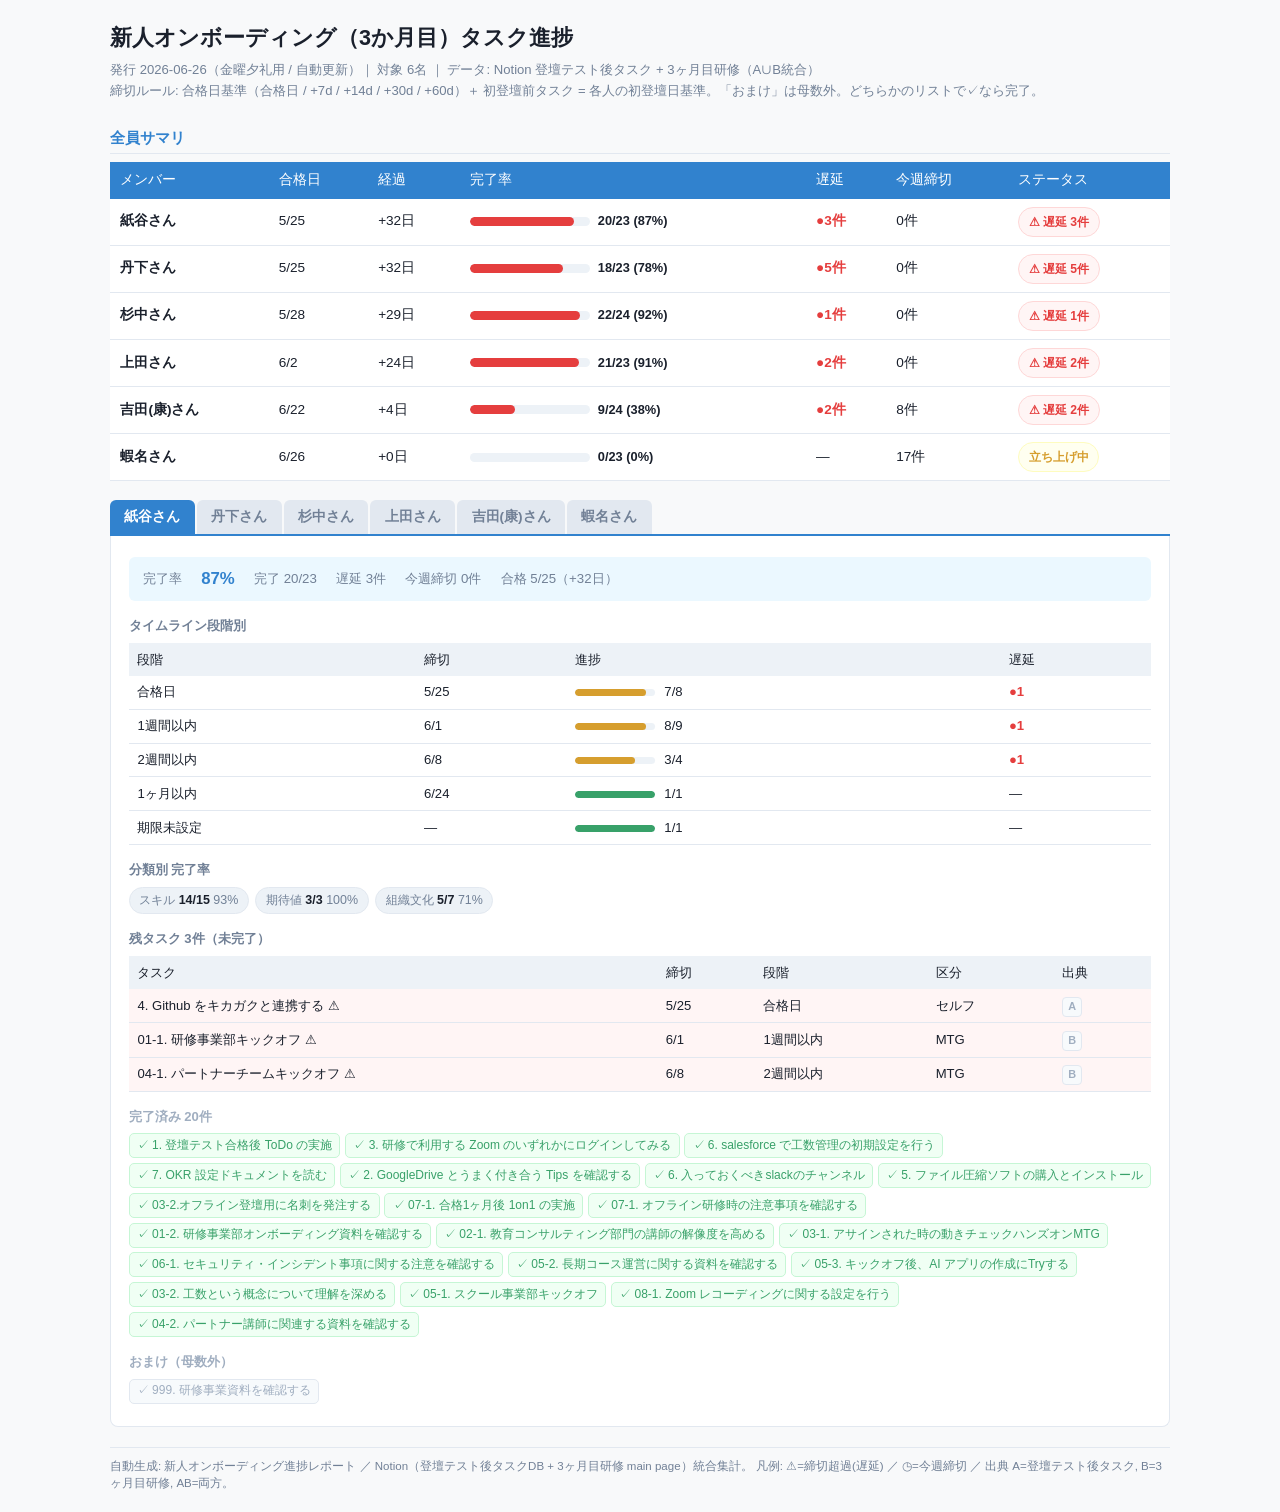
==== onboarding/index.html @ a7199ee2 "Update onboarding report (auto)" ====
<!DOCTYPE html><html lang="ja"><head>
<meta charset="UTF-8"><meta name="viewport" content="width=device-width, initial-scale=1.0">
<title>新人オンボーディング進捗 — 2026-06-26 — PMG</title>
<style>:root{--bg:#f8f9fa;--card:#fff;--border:#e2e8f0;--text:#1a202c;--sub:#718096;--accent:#3182ce;--accent-light:#ebf8ff;--good:#38a169;--warn:#d69e2e;--bad:#e53e3e}
*{margin:0;padding:0;box-sizing:border-box}
body{font-family:-apple-system,BlinkMacSystemFont,"Segoe UI","Hiragino Sans",sans-serif;background:var(--bg);color:var(--text);line-height:1.65}
.container{max-width:1100px;margin:0 auto;padding:1.25rem}
a{color:var(--accent)} h1{font-size:1.35rem;margin-bottom:.2rem}
.meta{color:var(--sub);font-size:.82rem;margin-bottom:1rem}
.back{display:inline-block;margin-bottom:1rem;color:var(--accent);text-decoration:none;font-size:.82rem}

h3{font-size:.95rem;color:var(--accent);margin:1.4rem 0 .5rem;padding-bottom:.2rem;border-bottom:1px solid var(--border)}
h4{font-size:.82rem;color:var(--sub);margin:.9rem 0 .35rem}
h4.muted{color:#a0aec0}

.tabs{display:flex;gap:2px;border-bottom:2px solid var(--accent);flex-wrap:wrap;margin-top:1.2rem}
.tab-btn{padding:.5rem .9rem;background:#e2e8f0;border:none;border-radius:6px 6px 0 0;cursor:pointer;font-size:.85rem;font-weight:600;color:var(--sub);transition:all .15s}
.tab-btn:hover{background:#cbd5e0} .tab-btn.active{background:var(--accent);color:#fff}
.tab-content{display:none;background:var(--card);border:1px solid var(--border);border-top:none;border-radius:0 0 8px 8px;padding:1.1rem}
.tab-content.active{display:block}

.summary-table{width:100%;border-collapse:collapse;margin-bottom:1rem;font-size:.85rem}
.summary-table th{background:var(--accent);color:#fff;padding:.45rem .65rem;text-align:left;font-weight:500}
.summary-table td{padding:.5rem .65rem;border-bottom:1px solid var(--border);background:var(--card);vertical-align:middle}

.eval-table{width:100%;border-collapse:collapse;font-size:.82rem;margin:.4rem 0}
.eval-table th{background:#edf2f7;padding:.35rem .55rem;text-align:left;font-weight:500}
.eval-table td{padding:.35rem .55rem;border-bottom:1px solid var(--border);vertical-align:middle}
.overdue-row td{background:#fff5f5}
.soon-row td{background:#fffbeb}

.status-card{display:inline-flex;align-items:center;gap:.3rem;padding:.25rem .6rem;border-radius:20px;font-size:.76rem;font-weight:700;white-space:nowrap}
.status-good{background:#f0fff4;color:var(--good);border:1px solid #c6f6d5}
.status-warn{background:#fff5f5;color:var(--bad);border:1px solid #fed7d7}
.status-ok{background:#fffff0;color:var(--warn);border:1px solid #fefcbf}
.bad-n{color:var(--bad);font-weight:700}

.pbar{display:inline-block;width:120px;height:9px;background:#edf2f7;border-radius:6px;overflow:hidden;vertical-align:middle;margin-right:.5rem}
.pbar.sm{width:80px;height:7px;margin-right:.35rem}
.pfill{display:block;height:100%;border-radius:6px}
.rate{font-size:.8rem;color:var(--text);font-weight:600}

.score-bar{display:flex;align-items:center;gap:1.2rem;background:var(--accent-light);padding:.5rem .9rem;border-radius:6px;font-size:.83rem;margin:.2rem 0 .6rem;flex-wrap:wrap}
.score-bar .label{color:var(--sub)} .score-bar .value{font-weight:800;color:var(--accent);font-size:1.05rem}

.chip-row{display:flex;flex-wrap:wrap;gap:.4rem;margin:.3rem 0}
.chip{background:#edf2f7;border:1px solid var(--border);border-radius:14px;padding:.15rem .6rem;font-size:.78rem;color:var(--sub)}
.chip b{color:var(--text)}

.done-list{display:flex;flex-wrap:wrap;gap:.3rem;margin:.3rem 0}
.done-chip{background:#f0fff4;color:var(--good);border:1px solid #c6f6d5;border-radius:5px;padding:.1rem .45rem;font-size:.75rem}
.omake-chip{background:#f7fafc;color:#a0aec0;border:1px solid var(--border);border-radius:5px;padding:.1rem .45rem;font-size:.75rem}
.src{display:inline-block;font-size:.68rem;font-weight:700;color:#a0aec0;background:#f7fafc;border:1px solid var(--border);border-radius:4px;padding:0 .3rem}

.footer{margin-top:1.25rem;padding-top:.6rem;border-top:1px solid var(--border);color:var(--sub);font-size:.72rem;line-height:1.5}
</style></head><body><div class="container">
<h1>新人オンボーディング（3か月目）タスク進捗</h1>
<p class="meta">発行 2026-06-26（金曜夕礼用 / 自動更新）｜ 対象 6名 ｜ データ: Notion 登壇テスト後タスク + 3ヶ月目研修（A∪B統合）<br>
締切ルール: 合格日基準（合格日 / +7d / +14d / +30d / +60d）＋ 初登壇前タスク = 各人の初登壇日基準。「おまけ」は母数外。どちらかのリストで✓なら完了。</p><h3>全員サマリ</h3><table class="summary-table"><thead><tr><th>メンバー</th><th>合格日</th><th>経過</th><th>完了率</th><th>遅延</th><th>今週締切</th><th>ステータス</th></tr></thead><tbody><tr><td><strong>紙谷さん</strong></td><td>5/25</td><td>+32日</td><td><span class="pbar"><span class="pfill" style="width:87%;background:var(--bad)"></span></span><span class="rate">20/23 (87%)</span></td><td><span class="bad-n">●3件</span></td><td>0件</td><td><span class="status-card status-warn">⚠ 遅延 3件</span></td></tr><tr><td><strong>丹下さん</strong></td><td>5/25</td><td>+32日</td><td><span class="pbar"><span class="pfill" style="width:78%;background:var(--bad)"></span></span><span class="rate">18/23 (78%)</span></td><td><span class="bad-n">●5件</span></td><td>0件</td><td><span class="status-card status-warn">⚠ 遅延 5件</span></td></tr><tr><td><strong>杉中さん</strong></td><td>5/28</td><td>+29日</td><td><span class="pbar"><span class="pfill" style="width:92%;background:var(--bad)"></span></span><span class="rate">22/24 (92%)</span></td><td><span class="bad-n">●1件</span></td><td>0件</td><td><span class="status-card status-warn">⚠ 遅延 1件</span></td></tr><tr><td><strong>上田さん</strong></td><td>6/2</td><td>+24日</td><td><span class="pbar"><span class="pfill" style="width:91%;background:var(--bad)"></span></span><span class="rate">21/23 (91%)</span></td><td><span class="bad-n">●2件</span></td><td>0件</td><td><span class="status-card status-warn">⚠ 遅延 2件</span></td></tr><tr><td><strong>吉田(康)さん</strong></td><td>6/22</td><td>+4日</td><td><span class="pbar"><span class="pfill" style="width:38%;background:var(--bad)"></span></span><span class="rate">9/24 (38%)</span></td><td><span class="bad-n">●2件</span></td><td>8件</td><td><span class="status-card status-warn">⚠ 遅延 2件</span></td></tr><tr><td><strong>蝦名さん</strong></td><td>6/26</td><td>+0日</td><td><span class="pbar"><span class="pfill" style="width:0%;background:var(--warn)"></span></span><span class="rate">0/23 (0%)</span></td><td>—</td><td>17件</td><td><span class="status-card status-ok">立ち上げ中</span></td></tr></tbody></table><div class="tabs"><button class="tab-btn active" onclick="showTab('t0')">紙谷さん</button><button class="tab-btn " onclick="showTab('t1')">丹下さん</button><button class="tab-btn " onclick="showTab('t2')">杉中さん</button><button class="tab-btn " onclick="showTab('t3')">上田さん</button><button class="tab-btn " onclick="showTab('t4')">吉田(康)さん</button><button class="tab-btn " onclick="showTab('t5')">蝦名さん</button></div><div id="t0" class="tab-content active"><div class="score-bar"><span class="label">完了率</span><span class="value">87%</span><span class="label">完了 20/23</span><span class="label">遅延 3件</span><span class="label">今週締切 0件</span><span class="label">合格 5/25（+32日）</span></div><h4>タイムライン段階別</h4><table class="eval-table"><thead><tr><th>段階</th><th>締切</th><th>進捗</th><th>遅延</th></tr></thead><tbody><tr><td>合格日</td><td>5/25</td><td><span class="pbar sm"><span class="pfill" style="width:88%;background:var(--warn)"></span></span> 7/8</td><td><span class="bad-n">●1</span></td></tr><tr><td>1週間以内</td><td>6/1</td><td><span class="pbar sm"><span class="pfill" style="width:89%;background:var(--warn)"></span></span> 8/9</td><td><span class="bad-n">●1</span></td></tr><tr><td>2週間以内</td><td>6/8</td><td><span class="pbar sm"><span class="pfill" style="width:75%;background:var(--warn)"></span></span> 3/4</td><td><span class="bad-n">●1</span></td></tr><tr><td>1ヶ月以内</td><td>6/24</td><td><span class="pbar sm"><span class="pfill" style="width:100%;background:var(--good)"></span></span> 1/1</td><td>—</td></tr><tr><td>期限未設定</td><td>—</td><td><span class="pbar sm"><span class="pfill" style="width:100%;background:var(--good)"></span></span> 1/1</td><td>—</td></tr></tbody></table><h4>分類別 完了率</h4><div class="chip-row"><span class="chip">スキル <b>14/15</b> 93%</span><span class="chip">期待値 <b>3/3</b> 100%</span><span class="chip">組織文化 <b>5/7</b> 71%</span></div><h4>残タスク 3件（未完了）</h4><table class="eval-table"><thead><tr><th>タスク</th><th>締切</th><th>段階</th><th>区分</th><th>出典</th></tr></thead><tbody><tr class="overdue-row"><td>4. Github をキカガクと連携する ⚠</td><td>5/25</td><td>合格日</td><td>セルフ</td><td><span class="src">A</span></td></tr><tr class="overdue-row"><td>01-1. 研修事業部キックオフ ⚠</td><td>6/1</td><td>1週間以内</td><td>MTG</td><td><span class="src">B</span></td></tr><tr class="overdue-row"><td>04-1. パートナーチームキックオフ ⚠</td><td>6/8</td><td>2週間以内</td><td>MTG</td><td><span class="src">B</span></td></tr></tbody></table><h4 class="muted">完了済み 20件</h4><div class="done-list"><span class="done-chip">✓ 1. 登壇テスト合格後 ToDo の実施</span> <span class="done-chip">✓ 3. 研修で利用する Zoom のいずれかにログインしてみる</span> <span class="done-chip">✓ 6. salesforce で工数管理の初期設定を行う</span> <span class="done-chip">✓ 7. OKR 設定ドキュメントを読む</span> <span class="done-chip">✓ 2. GoogleDrive とうまく付き合う Tips を確認する</span> <span class="done-chip">✓ 6. 入っておくべきslackのチャンネル</span> <span class="done-chip">✓ 5. ファイル圧縮ソフトの購入とインストール</span> <span class="done-chip">✓ 03-2.オフライン登壇用に名刺を発注する</span> <span class="done-chip">✓ 07-1. 合格1ヶ月後 1on1 の実施</span> <span class="done-chip">✓ 07-1. オフライン研修時の注意事項を確認する</span> <span class="done-chip">✓ 01-2. 研修事業部オンボーディング資料を確認する</span> <span class="done-chip">✓ 02-1. 教育コンサルティング部門の講師の解像度を高める</span> <span class="done-chip">✓ 03-1. アサインされた時の動きチェックハンズオンMTG</span> <span class="done-chip">✓ 06-1. セキュリティ・インシデント事項に関する注意を確認する</span> <span class="done-chip">✓ 05-2. 長期コース運営に関する資料を確認する</span> <span class="done-chip">✓ 05-3. キックオフ後、AI アプリの作成にTryする</span> <span class="done-chip">✓ 03-2. 工数という概念について理解を深める</span> <span class="done-chip">✓ 05-1. スクール事業部キックオフ</span> <span class="done-chip">✓ 08-1. Zoom レコーディングに関する設定を行う</span> <span class="done-chip">✓ 04-2. パートナー講師に関連する資料を確認する</span></div><h4 class="muted">おまけ（母数外）</h4><div class="done-list"><span class="omake-chip">✓ 999. 研修事業資料を確認する</span></div></div><div id="t1" class="tab-content "><div class="score-bar"><span class="label">完了率</span><span class="value">78%</span><span class="label">完了 18/23</span><span class="label">遅延 5件</span><span class="label">今週締切 0件</span><span class="label">合格 5/25（+32日）</span></div><h4>タイムライン段階別</h4><table class="eval-table"><thead><tr><th>段階</th><th>締切</th><th>進捗</th><th>遅延</th></tr></thead><tbody><tr><td>合格日</td><td>5/25</td><td><span class="pbar sm"><span class="pfill" style="width:100%;background:var(--good)"></span></span> 8/8</td><td>—</td></tr><tr><td>1週間以内</td><td>6/1</td><td><span class="pbar sm"><span class="pfill" style="width:67%;background:var(--warn)"></span></span> 6/9</td><td><span class="bad-n">●3</span></td></tr><tr><td>2週間以内</td><td>6/8</td><td><span class="pbar sm"><span class="pfill" style="width:50%;background:var(--warn)"></span></span> 2/4</td><td><span class="bad-n">●2</span></td></tr><tr><td>1ヶ月以内</td><td>6/24</td><td><span class="pbar sm"><span class="pfill" style="width:100%;background:var(--good)"></span></span> 1/1</td><td>—</td></tr><tr><td>期限未設定</td><td>—</td><td><span class="pbar sm"><span class="pfill" style="width:100%;background:var(--good)"></span></span> 1/1</td><td>—</td></tr></tbody></table><h4>分類別 完了率</h4><div class="chip-row"><span class="chip">スキル <b>14/15</b> 93%</span><span class="chip">期待値 <b>2/3</b> 67%</span><span class="chip">組織文化 <b>4/7</b> 57%</span></div><h4>残タスク 5件（未完了）</h4><table class="eval-table"><thead><tr><th>タスク</th><th>締切</th><th>段階</th><th>区分</th><th>出典</th></tr></thead><tbody><tr class="overdue-row"><td>01-1. 研修事業部キックオフ ⚠</td><td>6/1</td><td>1週間以内</td><td>MTG</td><td><span class="src">B</span></td></tr><tr class="overdue-row"><td>05-1. スクール事業部キックオフ ⚠</td><td>6/1</td><td>1週間以内</td><td>MTG</td><td><span class="src">B</span></td></tr><tr class="overdue-row"><td>02-1. 教育コンサルティング部門の講師の解像度を高める ⚠</td><td>6/1</td><td>1週間以内</td><td>MTG</td><td><span class="src">B</span></td></tr><tr class="overdue-row"><td>04-1. パートナーチームキックオフ ⚠</td><td>6/8</td><td>2週間以内</td><td>MTG</td><td><span class="src">B</span></td></tr><tr class="overdue-row"><td>04-2. パートナー講師に関連する資料を確認する ⚠</td><td>6/8</td><td>2週間以内</td><td>セルフ</td><td><span class="src">B</span></td></tr></tbody></table><h4 class="muted">完了済み 18件</h4><div class="done-list"><span class="done-chip">✓ 4. Github をキカガクと連携する</span> <span class="done-chip">✓ 6. salesforce で工数管理の初期設定を行う</span> <span class="done-chip">✓ 6. 入っておくべきslackのチャンネル</span> <span class="done-chip">✓ 2. GoogleDrive とうまく付き合う Tips を確認する</span> <span class="done-chip">✓ 3. 研修で利用する Zoom のいずれかにログインしてみる</span> <span class="done-chip">✓ 5. ファイル圧縮ソフトの購入とインストール</span> <span class="done-chip">✓ 7. OKR 設定ドキュメントを読む</span> <span class="done-chip">✓ 1. 登壇テスト合格後 ToDo の実施</span> <span class="done-chip">✓ 03-2. オフライン登壇用に名刺を発注する</span> <span class="done-chip">✓ 07-1. 合格1ヶ月後 1on1 の実施</span> <span class="done-chip">✓ 03-1. アサインされた時の動きチェックハンズオンMTG</span> <span class="done-chip">✓ 05-2. 長期コース運営に関する資料を確認する</span> <span class="done-chip">✓ 08-1. Zoom レコーディングに関する設定を行う</span> <span class="done-chip">✓ 01-2. 研修事業部オンボーディング資料を確認する</span> <span class="done-chip">✓ 05-3. キックオフ後、AI アプリの作成にTryする</span> <span class="done-chip">✓ 06-1. セキュリティ・インシデント事項に関する注意を確認する</span> <span class="done-chip">✓ 07-1. オフライン研修時の注意事項を確認する</span> <span class="done-chip">✓ 03-2. 工数という概念について理解を深める</span></div><h4 class="muted">おまけ（母数外）</h4><div class="done-list"><span class="omake-chip">— 999. 研修事業資料を確認する</span></div></div><div id="t2" class="tab-content "><div class="score-bar"><span class="label">完了率</span><span class="value">92%</span><span class="label">完了 22/24</span><span class="label">遅延 1件</span><span class="label">今週締切 0件</span><span class="label">合格 5/28（+29日）</span></div><h4>タイムライン段階別</h4><table class="eval-table"><thead><tr><th>段階</th><th>締切</th><th>進捗</th><th>遅延</th></tr></thead><tbody><tr><td>合格日</td><td>5/28</td><td><span class="pbar sm"><span class="pfill" style="width:100%;background:var(--good)"></span></span> 8/8</td><td>—</td></tr><tr><td>1週間以内</td><td>6/4</td><td><span class="pbar sm"><span class="pfill" style="width:100%;background:var(--good)"></span></span> 9/9</td><td>—</td></tr><tr><td>2週間以内</td><td>6/11</td><td><span class="pbar sm"><span class="pfill" style="width:75%;background:var(--warn)"></span></span> 3/4</td><td><span class="bad-n">●1</span></td></tr><tr><td>1ヶ月以内</td><td>6/27</td><td><span class="pbar sm"><span class="pfill" style="width:100%;background:var(--good)"></span></span> 1/1</td><td>—</td></tr><tr><td>期限未設定</td><td>—</td><td><span class="pbar sm"><span class="pfill" style="width:50%;background:var(--warn)"></span></span> 1/2</td><td>—</td></tr></tbody></table><h4>分類別 完了率</h4><div class="chip-row"><span class="chip">(未分類) <b>0/1</b> 0%</span><span class="chip">スキル <b>15/15</b> 100%</span><span class="chip">期待値 <b>3/3</b> 100%</span><span class="chip">組織文化 <b>6/7</b> 86%</span></div><h4>残タスク 2件（未完了）</h4><table class="eval-table"><thead><tr><th>タスク</th><th>締切</th><th>段階</th><th>区分</th><th>出典</th></tr></thead><tbody><tr class="overdue-row"><td>04-1. パートナーチームキックオフ ⚠</td><td>6/11</td><td>2週間以内</td><td>MTG</td><td><span class="src">B</span></td></tr><tr class=""><td>終わったら今週中にSlack新人情報共有で報告</td><td>—</td><td>期限未設定</td><td></td><td><span class="src">A</span></td></tr></tbody></table><h4 class="muted">完了済み 22件</h4><div class="done-list"><span class="done-chip">✓ 3. 研修で利用する Zoom のいずれかにログインしてみる</span> <span class="done-chip">✓ 5. ファイル圧縮ソフトの購入とインストール</span> <span class="done-chip">✓ 6. 入っておくべきslackのチャンネル</span> <span class="done-chip">✓ 2. GoogleDrive とうまく付き合う Tips を確認する</span> <span class="done-chip">✓ 6. salesforce で工数管理の初期設定を行う</span> <span class="done-chip">✓ 4. Github をキカガクと連携する</span> <span class="done-chip">✓ 7. OKR 設定ドキュメントを読む</span> <span class="done-chip">✓ 1. 登壇テスト合格後 ToDo の実施</span> <span class="done-chip">✓ 03-2. オフライン登壇用に名刺を発注する</span> <span class="done-chip">✓ 08-1. Zoom レコーディングに関する設定を行う</span> <span class="done-chip">✓ 07-1. 合格1ヶ月後 1on1 の実施</span> <span class="done-chip">✓ 01-2. 研修事業部オンボーディング資料を確認する</span> <span class="done-chip">✓ 05-2. 長期コース運営に関する資料を確認する</span> <span class="done-chip">✓ 03-2. 工数という概念について理解を深める</span> <span class="done-chip">✓ 02-1. 教育コンサルティング部門の講師の解像度を高める</span> <span class="done-chip">✓ 05-3. キックオフ後、AI アプリの作成にTryする</span> <span class="done-chip">✓ 06-1. セキュリティ・インシデント事項に関する注意を確認する</span> <span class="done-chip">✓ 03-1. アサインされた時の動きチェックハンズオンMTG</span> <span class="done-chip">✓ 04-2. パートナー講師に関連する資料を確認する</span> <span class="done-chip">✓ 01-1. 研修事業部キックオフ</span> <span class="done-chip">✓ 07-1. オフライン研修時の注意事項を確認する</span> <span class="done-chip">✓ 05-1. スクール事業部キックオフ</span></div><h4 class="muted">おまけ（母数外）</h4><div class="done-list"><span class="omake-chip">✓ 999. 研修事業資料を確認する</span></div></div><div id="t3" class="tab-content "><div class="score-bar"><span class="label">完了率</span><span class="value">91%</span><span class="label">完了 21/23</span><span class="label">遅延 2件</span><span class="label">今週締切 0件</span><span class="label">合格 6/2（+24日）</span></div><h4>タイムライン段階別</h4><table class="eval-table"><thead><tr><th>段階</th><th>締切</th><th>進捗</th><th>遅延</th></tr></thead><tbody><tr><td>合格日</td><td>6/2</td><td><span class="pbar sm"><span class="pfill" style="width:100%;background:var(--good)"></span></span> 8/8</td><td>—</td></tr><tr><td>1週間以内</td><td>6/9</td><td><span class="pbar sm"><span class="pfill" style="width:100%;background:var(--good)"></span></span> 9/9</td><td>—</td></tr><tr><td>2週間以内</td><td>6/16</td><td><span class="pbar sm"><span class="pfill" style="width:50%;background:var(--warn)"></span></span> 2/4</td><td><span class="bad-n">●2</span></td></tr><tr><td>1ヶ月以内</td><td>7/2</td><td><span class="pbar sm"><span class="pfill" style="width:100%;background:var(--good)"></span></span> 1/1</td><td>—</td></tr><tr><td>期限未設定</td><td>—</td><td><span class="pbar sm"><span class="pfill" style="width:100%;background:var(--good)"></span></span> 1/1</td><td>—</td></tr></tbody></table><h4>分類別 完了率</h4><div class="chip-row"><span class="chip">スキル <b>14/15</b> 93%</span><span class="chip">期待値 <b>3/3</b> 100%</span><span class="chip">組織文化 <b>6/7</b> 86%</span></div><h4>残タスク 2件（未完了）</h4><table class="eval-table"><thead><tr><th>タスク</th><th>締切</th><th>段階</th><th>区分</th><th>出典</th></tr></thead><tbody><tr class="overdue-row"><td>04-2. パートナー講師に関連する資料を確認する ⚠</td><td>6/16</td><td>2週間以内</td><td>セルフ</td><td><span class="src">B</span></td></tr><tr class="overdue-row"><td>04-1. パートナーチームキックオフ ⚠</td><td>6/16</td><td>2週間以内</td><td>MTG</td><td><span class="src">B</span></td></tr></tbody></table><h4 class="muted">完了済み 21件</h4><div class="done-list"><span class="done-chip">✓ 1. 登壇テスト合格後 ToDo の実施</span> <span class="done-chip">✓ 5. ファイル圧縮ソフトの購入とインストール</span> <span class="done-chip">✓ 6. salesforce で工数管理の初期設定を行う</span> <span class="done-chip">✓ 4. Github をキカガクと連携する</span> <span class="done-chip">✓ 2. GoogleDrive とうまく付き合う Tips を確認する</span> <span class="done-chip">✓ 6. 入っておくべきslackのチャンネル</span> <span class="done-chip">✓ 3. 研修で利用する Zoom のいずれかにログインしてみる</span> <span class="done-chip">✓ 7. OKR 設定ドキュメントを読む</span> <span class="done-chip">✓ 03-2.オフライン登壇用に名刺を発注する</span> <span class="done-chip">✓ 07-1. 合格1ヶ月後 1on1 の実施</span> <span class="done-chip">✓ 05-3. キックオフ後、AI アプリの作成にTryする</span> <span class="done-chip">✓ 01-2. 研修事業部オンボーディング資料を確認する</span> <span class="done-chip">✓ 05-2. 長期コース運営に関する資料を確認する</span> <span class="done-chip">✓ 08-1. Zoom レコーディングに関する設定を行う</span> <span class="done-chip">✓ 07-1. オフライン研修時の注意事項を確認する</span> <span class="done-chip">✓ 03-1. アサインされた時の動きチェックハンズオンMTG</span> <span class="done-chip">✓ 05-1. スクール事業部キックオフ</span> <span class="done-chip">✓ 06-1. セキュリティ・インシデント事項に関する注意を確認する</span> <span class="done-chip">✓ 03-2. 工数という概念について理解を深める</span> <span class="done-chip">✓ 02-1. 教育コンサルティング部門の講師の解像度を高める</span> <span class="done-chip">✓ 01-1. 研修事業部キックオフ</span></div><h4 class="muted">おまけ（母数外）</h4><div class="done-list"><span class="omake-chip">✓ 999. 研修事業資料を確認する</span></div></div><div id="t4" class="tab-content "><div class="score-bar"><span class="label">完了率</span><span class="value">38%</span><span class="label">完了 9/24</span><span class="label">遅延 2件</span><span class="label">今週締切 8件</span><span class="label">合格 6/22（+4日）</span></div><h4>タイムライン段階別</h4><table class="eval-table"><thead><tr><th>段階</th><th>締切</th><th>進捗</th><th>遅延</th></tr></thead><tbody><tr><td>合格日</td><td>6/22</td><td><span class="pbar sm"><span class="pfill" style="width:71%;background:var(--warn)"></span></span> 5/7</td><td><span class="bad-n">●2</span></td></tr><tr><td>1週間以内</td><td>6/29</td><td><span class="pbar sm"><span class="pfill" style="width:27%;background:var(--warn)"></span></span> 3/11</td><td>—</td></tr><tr><td>2週間以内</td><td>7/6</td><td><span class="pbar sm"><span class="pfill" style="width:20%;background:var(--warn)"></span></span> 1/5</td><td>—</td></tr><tr><td>1ヶ月以内</td><td>7/22</td><td><span class="pbar sm"><span class="pfill" style="width:0%;background:#cbd5e0"></span></span> 0/1</td><td>—</td></tr></tbody></table><h4>分類別 完了率</h4><div class="chip-row"><span class="chip">スキル <b>7/16</b> 44%</span><span class="chip">期待値 <b>0/2</b> 0%</span><span class="chip">組織文化 <b>3/7</b> 43%</span></div><h4>残タスク 15件（未完了）</h4><table class="eval-table"><thead><tr><th>タスク</th><th>締切</th><th>段階</th><th>区分</th><th>出典</th></tr></thead><tbody><tr class="overdue-row"><td>1. 登壇テスト合格後 ToDo の実施 ⚠</td><td>6/22</td><td>合格日</td><td>セルフ</td><td><span class="src">A</span></td></tr><tr class="overdue-row"><td>4. Github をキカガクと連携する ⚠</td><td>6/22</td><td>合格日</td><td>セルフ</td><td><span class="src">A</span></td></tr><tr class="soon-row"><td>05-3. キックオフ後、AI アプリの作成にTryする ◷</td><td>6/29</td><td>1週間以内</td><td>セルフ</td><td><span class="src">B</span></td></tr><tr class="soon-row"><td>01-2. 研修事業部オンボーディング資料を確認する ◷</td><td>6/29</td><td>1週間以内</td><td>セルフ</td><td><span class="src">B</span></td></tr><tr class="soon-row"><td>02-1. 教育コンサルティング部門の講師の解像度を高める ◷</td><td>6/29</td><td>1週間以内</td><td>MTG</td><td><span class="src">B</span></td></tr><tr class="soon-row"><td>05-2. 長期コース運営に関する資料を確認する ◷</td><td>6/29</td><td>1週間以内</td><td>セルフ</td><td><span class="src">B</span></td></tr><tr class="soon-row"><td>01-1. 研修事業部キックオフ ◷</td><td>6/29</td><td>1週間以内</td><td>MTG</td><td><span class="src">B</span></td></tr><tr class="soon-row"><td>05-1. スクール事業部キックオフ ◷</td><td>6/29</td><td>1週間以内</td><td>MTG</td><td><span class="src">B</span></td></tr><tr class="soon-row"><td>03-3.休日勤務と振替休日 / 移動時間の考え方 ◷</td><td>6/29</td><td>1週間以内</td><td>セルフ</td><td><span class="src">B</span></td></tr><tr class="soon-row"><td>今後の業務内容の確認と準備 ◷</td><td>6/29</td><td>1週間以内</td><td>セルフ</td><td><span class="src">B</span></td></tr><tr class=""><td>04-2. パートナー講師に関連する資料を確認する</td><td>7/6</td><td>2週間以内</td><td>セルフ</td><td><span class="src">B</span></td></tr><tr class=""><td>06-2. 講義オペレーション（Ops企画）キックオフ</td><td>7/6</td><td>2週間以内</td><td>MTG</td><td><span class="src">B</span></td></tr><tr class=""><td>04-1. パートナーチームキックオフ</td><td>7/6</td><td>2週間以内</td><td>MTG</td><td><span class="src">B</span></td></tr><tr class=""><td>06-1. セキュリティ・インシデント事項に関する注意を確認する</td><td>7/6</td><td>2週間以内</td><td>セルフ</td><td><span class="src">B</span></td></tr><tr class=""><td>07-1. オフライン研修時の注意事項を確認する</td><td>7/22</td><td>1ヶ月以内</td><td>セルフ</td><td><span class="src">B</span></td></tr></tbody></table><h4 class="muted">完了済み 9件</h4><div class="done-list"><span class="done-chip">✓ 7. 入っておくべきslackのチャンネル</span> <span class="done-chip">✓ 2. GoogleDrive とうまく付き合う Tips を確認する</span> <span class="done-chip">✓ 5. ファイル圧縮ソフトの購入とインストール</span> <span class="done-chip">✓ 3. 研修で利用する Zoom のいずれかにログインしてみる</span> <span class="done-chip">✓ 6. salesforce で工数管理の初期設定を行う</span> <span class="done-chip">✓ 07-1. 合格2週間後 1on1 の実施</span> <span class="done-chip">✓ 03-2. 工数という概念について理解を深める</span> <span class="done-chip">✓ 03-2.オフライン登壇用に名刺を発注する</span> <span class="done-chip">✓ 03-1. アサインされた時の動きチェックハンズオンMTG</span></div><h4 class="muted">おまけ（母数外）</h4><div class="done-list"><span class="omake-chip">— 999. 研修事業資料を確認する</span></div></div><div id="t5" class="tab-content "><div class="score-bar"><span class="label">完了率</span><span class="value">0%</span><span class="label">完了 0/23</span><span class="label">遅延 0件</span><span class="label">今週締切 17件</span><span class="label">合格 6/26（+0日）</span></div><h4>タイムライン段階別</h4><table class="eval-table"><thead><tr><th>段階</th><th>締切</th><th>進捗</th><th>遅延</th></tr></thead><tbody><tr><td>合格日</td><td>6/26</td><td><span class="pbar sm"><span class="pfill" style="width:0%;background:#cbd5e0"></span></span> 0/6</td><td>—</td></tr><tr><td>1週間以内</td><td>7/3</td><td><span class="pbar sm"><span class="pfill" style="width:0%;background:#cbd5e0"></span></span> 0/11</td><td>—</td></tr><tr><td>2週間以内</td><td>7/10</td><td><span class="pbar sm"><span class="pfill" style="width:0%;background:#cbd5e0"></span></span> 0/5</td><td>—</td></tr><tr><td>1ヶ月以内</td><td>7/26</td><td><span class="pbar sm"><span class="pfill" style="width:0%;background:#cbd5e0"></span></span> 0/1</td><td>—</td></tr></tbody></table><h4>分類別 完了率</h4><div class="chip-row"><span class="chip">スキル <b>0/16</b> 0%</span><span class="chip">期待値 <b>0/2</b> 0%</span><span class="chip">組織文化 <b>0/6</b> 0%</span></div><h4>残タスク 23件（未完了）</h4><table class="eval-table"><thead><tr><th>タスク</th><th>締切</th><th>段階</th><th>区分</th><th>出典</th></tr></thead><tbody><tr class="soon-row"><td>2. GoogleDrive とうまく付き合う Tips を確認する ◷</td><td>6/26</td><td>合格日</td><td>セルフ</td><td><span class="src">A</span></td></tr><tr class="soon-row"><td>4. Github をキカガクと連携する ◷</td><td>6/26</td><td>合格日</td><td>セルフ</td><td><span class="src">A</span></td></tr><tr class="soon-row"><td>1. 登壇テスト合格後 ToDo の実施 ◷</td><td>6/26</td><td>合格日</td><td>セルフ</td><td><span class="src">A</span></td></tr><tr class="soon-row"><td>3. 研修で利用する Zoom のいずれかにログインしてみる ◷</td><td>6/26</td><td>合格日</td><td>セルフ</td><td><span class="src">A</span></td></tr><tr class="soon-row"><td>7. 入っておくべきslackのチャンネル ◷</td><td>6/26</td><td>合格日</td><td>セルフ</td><td><span class="src">A</span></td></tr><tr class="soon-row"><td>5. ファイル圧縮ソフトの購入とインストール ◷</td><td>6/26</td><td>合格日</td><td>セルフ</td><td><span class="src">A</span></td></tr><tr class="soon-row"><td>03-2. 工数という概念について理解を深める ◷</td><td>7/3</td><td>1週間以内</td><td>ハンズオン</td><td><span class="src">B</span></td></tr><tr class="soon-row"><td>03-2.オフライン登壇用に名刺を発注する ◷</td><td>7/3</td><td>1週間以内</td><td>ハンズオン</td><td><span class="src">B</span></td></tr><tr class="soon-row"><td>今後の業務内容の確認と準備 ◷</td><td>7/3</td><td>1週間以内</td><td>セルフ</td><td><span class="src">B</span></td></tr><tr class="soon-row"><td>05-2. 長期コース運営に関する資料を確認する ◷</td><td>7/3</td><td>1週間以内</td><td>セルフ</td><td><span class="src">B</span></td></tr><tr class="soon-row"><td>03-3.休日勤務と振替休日 / 移動時間の考え方 ◷</td><td>7/3</td><td>1週間以内</td><td>セルフ</td><td><span class="src">B</span></td></tr><tr class="soon-row"><td>02-1. 教育コンサルティング部門の講師の解像度を高める ◷</td><td>7/3</td><td>1週間以内</td><td>MTG</td><td><span class="src">B</span></td></tr><tr class="soon-row"><td>03-1. アサインされた時の動きチェックハンズオンMTG ◷</td><td>7/3</td><td>1週間以内</td><td>ハンズオン</td><td><span class="src">B</span></td></tr><tr class="soon-row"><td>01-1. 研修事業部キックオフ ◷</td><td>7/3</td><td>1週間以内</td><td>MTG</td><td><span class="src">B</span></td></tr><tr class="soon-row"><td>05-3. キックオフ後、AI アプリの作成にTryする ◷</td><td>7/3</td><td>1週間以内</td><td>セルフ</td><td><span class="src">B</span></td></tr><tr class="soon-row"><td>01-2. 研修事業部オンボーディング資料を確認する ◷</td><td>7/3</td><td>1週間以内</td><td>セルフ</td><td><span class="src">B</span></td></tr><tr class="soon-row"><td>05-1. スクール事業部キックオフ ◷</td><td>7/3</td><td>1週間以内</td><td>MTG</td><td><span class="src">B</span></td></tr><tr class=""><td>06-2. 講義オペレーション（Ops企画）キックオフ</td><td>7/10</td><td>2週間以内</td><td>MTG</td><td><span class="src">B</span></td></tr><tr class=""><td>07-1. 合格2週間後 1on1 の実施</td><td>7/10</td><td>2週間以内</td><td>MTG</td><td><span class="src">B</span></td></tr><tr class=""><td>04-1. パートナーチームキックオフ</td><td>7/10</td><td>2週間以内</td><td>MTG</td><td><span class="src">B</span></td></tr><tr class=""><td>06-1. セキュリティ・インシデント事項に関する注意を確認する</td><td>7/10</td><td>2週間以内</td><td>セルフ</td><td><span class="src">B</span></td></tr><tr class=""><td>04-2. パートナー講師に関連する資料を確認する</td><td>7/10</td><td>2週間以内</td><td>セルフ</td><td><span class="src">B</span></td></tr><tr class=""><td>07-1. オフライン研修時の注意事項を確認する</td><td>7/26</td><td>1ヶ月以内</td><td>セルフ</td><td><span class="src">B</span></td></tr></tbody></table><h4 class="muted">完了済み 0件</h4><div class="done-list"></div><h4 class="muted">おまけ（母数外）</h4><div class="done-list"><span class="omake-chip">— 999. 研修事業資料を確認する</span></div></div><div class="footer">自動生成: 新人オンボーディング進捗レポート ／ Notion（登壇テスト後タスクDB + 3ヶ月目研修 main page）統合集計。
凡例: ⚠=締切超過(遅延) ／ ◷=今週締切 ／ 出典 A=登壇テスト後タスク, B=3ヶ月目研修, AB=両方。</div></div>
<script>
function showTab(id){
  document.querySelectorAll('.tab-content').forEach(e=>e.classList.remove('active'));
  document.querySelectorAll('.tab-btn').forEach(e=>e.classList.remove('active'));
  document.getElementById(id).classList.add('active');
  event.target.classList.add('active');
}
</script></body></html>
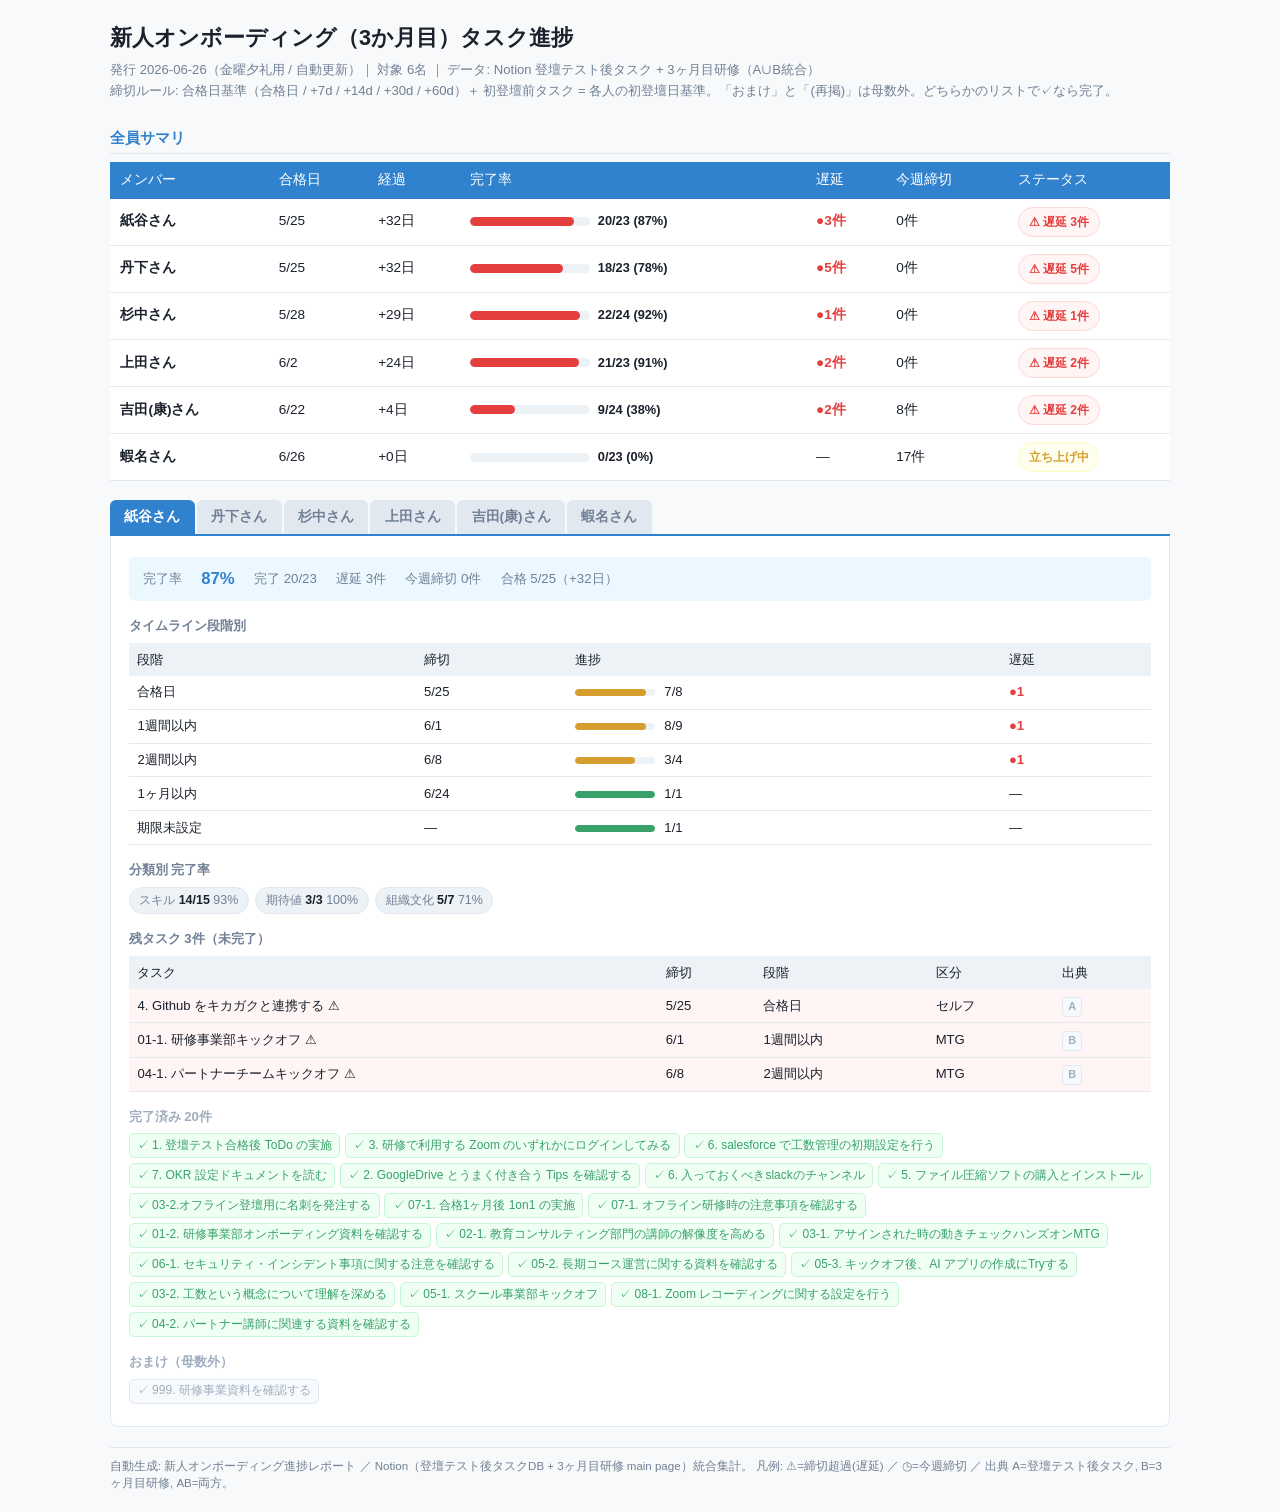
==== commit b9529c71: "onboarding report: exclude (再掲) tasks from numerator/denominator for all members Co-Authored-By: Cla" ====
--- a/onboarding/index.html
+++ b/onboarding/index.html
@@ -56,7 +56,7 @@
 </style></head><body><div class="container">
 <h1>新人オンボーディング（3か月目）タスク進捗</h1>
 <p class="meta">発行 2026-06-26（金曜夕礼用 / 自動更新）｜ 対象 6名 ｜ データ: Notion 登壇テスト後タスク + 3ヶ月目研修（A∪B統合）<br>
-締切ルール: 合格日基準（合格日 / +7d / +14d / +30d / +60d）＋ 初登壇前タスク = 各人の初登壇日基準。「おまけ」は母数外。どちらかのリストで✓なら完了。</p><h3>全員サマリ</h3><table class="summary-table"><thead><tr><th>メンバー</th><th>合格日</th><th>経過</th><th>完了率</th><th>遅延</th><th>今週締切</th><th>ステータス</th></tr></thead><tbody><tr><td><strong>紙谷さん</strong></td><td>5/25</td><td>+32日</td><td><span class="pbar"><span class="pfill" style="width:87%;background:var(--bad)"></span></span><span class="rate">20/23 (87%)</span></td><td><span class="bad-n">●3件</span></td><td>0件</td><td><span class="status-card status-warn">⚠ 遅延 3件</span></td></tr><tr><td><strong>丹下さん</strong></td><td>5/25</td><td>+32日</td><td><span class="pbar"><span class="pfill" style="width:78%;background:var(--bad)"></span></span><span class="rate">18/23 (78%)</span></td><td><span class="bad-n">●5件</span></td><td>0件</td><td><span class="status-card status-warn">⚠ 遅延 5件</span></td></tr><tr><td><strong>杉中さん</strong></td><td>5/28</td><td>+29日</td><td><span class="pbar"><span class="pfill" style="width:92%;background:var(--bad)"></span></span><span class="rate">22/24 (92%)</span></td><td><span class="bad-n">●1件</span></td><td>0件</td><td><span class="status-card status-warn">⚠ 遅延 1件</span></td></tr><tr><td><strong>上田さん</strong></td><td>6/2</td><td>+24日</td><td><span class="pbar"><span class="pfill" style="width:91%;background:var(--bad)"></span></span><span class="rate">21/23 (91%)</span></td><td><span class="bad-n">●2件</span></td><td>0件</td><td><span class="status-card status-warn">⚠ 遅延 2件</span></td></tr><tr><td><strong>吉田(康)さん</strong></td><td>6/22</td><td>+4日</td><td><span class="pbar"><span class="pfill" style="width:38%;background:var(--bad)"></span></span><span class="rate">9/24 (38%)</span></td><td><span class="bad-n">●2件</span></td><td>8件</td><td><span class="status-card status-warn">⚠ 遅延 2件</span></td></tr><tr><td><strong>蝦名さん</strong></td><td>6/26</td><td>+0日</td><td><span class="pbar"><span class="pfill" style="width:0%;background:var(--warn)"></span></span><span class="rate">0/23 (0%)</span></td><td>—</td><td>17件</td><td><span class="status-card status-ok">立ち上げ中</span></td></tr></tbody></table><div class="tabs"><button class="tab-btn active" onclick="showTab('t0')">紙谷さん</button><button class="tab-btn " onclick="showTab('t1')">丹下さん</button><button class="tab-btn " onclick="showTab('t2')">杉中さん</button><button class="tab-btn " onclick="showTab('t3')">上田さん</button><button class="tab-btn " onclick="showTab('t4')">吉田(康)さん</button><button class="tab-btn " onclick="showTab('t5')">蝦名さん</button></div><div id="t0" class="tab-content active"><div class="score-bar"><span class="label">完了率</span><span class="value">87%</span><span class="label">完了 20/23</span><span class="label">遅延 3件</span><span class="label">今週締切 0件</span><span class="label">合格 5/25（+32日）</span></div><h4>タイムライン段階別</h4><table class="eval-table"><thead><tr><th>段階</th><th>締切</th><th>進捗</th><th>遅延</th></tr></thead><tbody><tr><td>合格日</td><td>5/25</td><td><span class="pbar sm"><span class="pfill" style="width:88%;background:var(--warn)"></span></span> 7/8</td><td><span class="bad-n">●1</span></td></tr><tr><td>1週間以内</td><td>6/1</td><td><span class="pbar sm"><span class="pfill" style="width:89%;background:var(--warn)"></span></span> 8/9</td><td><span class="bad-n">●1</span></td></tr><tr><td>2週間以内</td><td>6/8</td><td><span class="pbar sm"><span class="pfill" style="width:75%;background:var(--warn)"></span></span> 3/4</td><td><span class="bad-n">●1</span></td></tr><tr><td>1ヶ月以内</td><td>6/24</td><td><span class="pbar sm"><span class="pfill" style="width:100%;background:var(--good)"></span></span> 1/1</td><td>—</td></tr><tr><td>期限未設定</td><td>—</td><td><span class="pbar sm"><span class="pfill" style="width:100%;background:var(--good)"></span></span> 1/1</td><td>—</td></tr></tbody></table><h4>分類別 完了率</h4><div class="chip-row"><span class="chip">スキル <b>14/15</b> 93%</span><span class="chip">期待値 <b>3/3</b> 100%</span><span class="chip">組織文化 <b>5/7</b> 71%</span></div><h4>残タスク 3件（未完了）</h4><table class="eval-table"><thead><tr><th>タスク</th><th>締切</th><th>段階</th><th>区分</th><th>出典</th></tr></thead><tbody><tr class="overdue-row"><td>4. Github をキカガクと連携する ⚠</td><td>5/25</td><td>合格日</td><td>セルフ</td><td><span class="src">A</span></td></tr><tr class="overdue-row"><td>01-1. 研修事業部キックオフ ⚠</td><td>6/1</td><td>1週間以内</td><td>MTG</td><td><span class="src">B</span></td></tr><tr class="overdue-row"><td>04-1. パートナーチームキックオフ ⚠</td><td>6/8</td><td>2週間以内</td><td>MTG</td><td><span class="src">B</span></td></tr></tbody></table><h4 class="muted">完了済み 20件</h4><div class="done-list"><span class="done-chip">✓ 1. 登壇テスト合格後 ToDo の実施</span> <span class="done-chip">✓ 3. 研修で利用する Zoom のいずれかにログインしてみる</span> <span class="done-chip">✓ 6. salesforce で工数管理の初期設定を行う</span> <span class="done-chip">✓ 7. OKR 設定ドキュメントを読む</span> <span class="done-chip">✓ 2. GoogleDrive とうまく付き合う Tips を確認する</span> <span class="done-chip">✓ 6. 入っておくべきslackのチャンネル</span> <span class="done-chip">✓ 5. ファイル圧縮ソフトの購入とインストール</span> <span class="done-chip">✓ 03-2.オフライン登壇用に名刺を発注する</span> <span class="done-chip">✓ 07-1. 合格1ヶ月後 1on1 の実施</span> <span class="done-chip">✓ 07-1. オフライン研修時の注意事項を確認する</span> <span class="done-chip">✓ 01-2. 研修事業部オンボーディング資料を確認する</span> <span class="done-chip">✓ 02-1. 教育コンサルティング部門の講師の解像度を高める</span> <span class="done-chip">✓ 03-1. アサインされた時の動きチェックハンズオンMTG</span> <span class="done-chip">✓ 06-1. セキュリティ・インシデント事項に関する注意を確認する</span> <span class="done-chip">✓ 05-2. 長期コース運営に関する資料を確認する</span> <span class="done-chip">✓ 05-3. キックオフ後、AI アプリの作成にTryする</span> <span class="done-chip">✓ 03-2. 工数という概念について理解を深める</span> <span class="done-chip">✓ 05-1. スクール事業部キックオフ</span> <span class="done-chip">✓ 08-1. Zoom レコーディングに関する設定を行う</span> <span class="done-chip">✓ 04-2. パートナー講師に関連する資料を確認する</span></div><h4 class="muted">おまけ（母数外）</h4><div class="done-list"><span class="omake-chip">✓ 999. 研修事業資料を確認する</span></div></div><div id="t1" class="tab-content "><div class="score-bar"><span class="label">完了率</span><span class="value">78%</span><span class="label">完了 18/23</span><span class="label">遅延 5件</span><span class="label">今週締切 0件</span><span class="label">合格 5/25（+32日）</span></div><h4>タイムライン段階別</h4><table class="eval-table"><thead><tr><th>段階</th><th>締切</th><th>進捗</th><th>遅延</th></tr></thead><tbody><tr><td>合格日</td><td>5/25</td><td><span class="pbar sm"><span class="pfill" style="width:100%;background:var(--good)"></span></span> 8/8</td><td>—</td></tr><tr><td>1週間以内</td><td>6/1</td><td><span class="pbar sm"><span class="pfill" style="width:67%;background:var(--warn)"></span></span> 6/9</td><td><span class="bad-n">●3</span></td></tr><tr><td>2週間以内</td><td>6/8</td><td><span class="pbar sm"><span class="pfill" style="width:50%;background:var(--warn)"></span></span> 2/4</td><td><span class="bad-n">●2</span></td></tr><tr><td>1ヶ月以内</td><td>6/24</td><td><span class="pbar sm"><span class="pfill" style="width:100%;background:var(--good)"></span></span> 1/1</td><td>—</td></tr><tr><td>期限未設定</td><td>—</td><td><span class="pbar sm"><span class="pfill" style="width:100%;background:var(--good)"></span></span> 1/1</td><td>—</td></tr></tbody></table><h4>分類別 完了率</h4><div class="chip-row"><span class="chip">スキル <b>14/15</b> 93%</span><span class="chip">期待値 <b>2/3</b> 67%</span><span class="chip">組織文化 <b>4/7</b> 57%</span></div><h4>残タスク 5件（未完了）</h4><table class="eval-table"><thead><tr><th>タスク</th><th>締切</th><th>段階</th><th>区分</th><th>出典</th></tr></thead><tbody><tr class="overdue-row"><td>01-1. 研修事業部キックオフ ⚠</td><td>6/1</td><td>1週間以内</td><td>MTG</td><td><span class="src">B</span></td></tr><tr class="overdue-row"><td>05-1. スクール事業部キックオフ ⚠</td><td>6/1</td><td>1週間以内</td><td>MTG</td><td><span class="src">B</span></td></tr><tr class="overdue-row"><td>02-1. 教育コンサルティング部門の講師の解像度を高める ⚠</td><td>6/1</td><td>1週間以内</td><td>MTG</td><td><span class="src">B</span></td></tr><tr class="overdue-row"><td>04-1. パートナーチームキックオフ ⚠</td><td>6/8</td><td>2週間以内</td><td>MTG</td><td><span class="src">B</span></td></tr><tr class="overdue-row"><td>04-2. パートナー講師に関連する資料を確認する ⚠</td><td>6/8</td><td>2週間以内</td><td>セルフ</td><td><span class="src">B</span></td></tr></tbody></table><h4 class="muted">完了済み 18件</h4><div class="done-list"><span class="done-chip">✓ 4. Github をキカガクと連携する</span> <span class="done-chip">✓ 6. salesforce で工数管理の初期設定を行う</span> <span class="done-chip">✓ 6. 入っておくべきslackのチャンネル</span> <span class="done-chip">✓ 2. GoogleDrive とうまく付き合う Tips を確認する</span> <span class="done-chip">✓ 3. 研修で利用する Zoom のいずれかにログインしてみる</span> <span class="done-chip">✓ 5. ファイル圧縮ソフトの購入とインストール</span> <span class="done-chip">✓ 7. OKR 設定ドキュメントを読む</span> <span class="done-chip">✓ 1. 登壇テスト合格後 ToDo の実施</span> <span class="done-chip">✓ 03-2. オフライン登壇用に名刺を発注する</span> <span class="done-chip">✓ 07-1. 合格1ヶ月後 1on1 の実施</span> <span class="done-chip">✓ 03-1. アサインされた時の動きチェックハンズオンMTG</span> <span class="done-chip">✓ 05-2. 長期コース運営に関する資料を確認する</span> <span class="done-chip">✓ 08-1. Zoom レコーディングに関する設定を行う</span> <span class="done-chip">✓ 01-2. 研修事業部オンボーディング資料を確認する</span> <span class="done-chip">✓ 05-3. キックオフ後、AI アプリの作成にTryする</span> <span class="done-chip">✓ 06-1. セキュリティ・インシデント事項に関する注意を確認する</span> <span class="done-chip">✓ 07-1. オフライン研修時の注意事項を確認する</span> <span class="done-chip">✓ 03-2. 工数という概念について理解を深める</span></div><h4 class="muted">おまけ（母数外）</h4><div class="done-list"><span class="omake-chip">— 999. 研修事業資料を確認する</span></div></div><div id="t2" class="tab-content "><div class="score-bar"><span class="label">完了率</span><span class="value">92%</span><span class="label">完了 22/24</span><span class="label">遅延 1件</span><span class="label">今週締切 0件</span><span class="label">合格 5/28（+29日）</span></div><h4>タイムライン段階別</h4><table class="eval-table"><thead><tr><th>段階</th><th>締切</th><th>進捗</th><th>遅延</th></tr></thead><tbody><tr><td>合格日</td><td>5/28</td><td><span class="pbar sm"><span class="pfill" style="width:100%;background:var(--good)"></span></span> 8/8</td><td>—</td></tr><tr><td>1週間以内</td><td>6/4</td><td><span class="pbar sm"><span class="pfill" style="width:100%;background:var(--good)"></span></span> 9/9</td><td>—</td></tr><tr><td>2週間以内</td><td>6/11</td><td><span class="pbar sm"><span class="pfill" style="width:75%;background:var(--warn)"></span></span> 3/4</td><td><span class="bad-n">●1</span></td></tr><tr><td>1ヶ月以内</td><td>6/27</td><td><span class="pbar sm"><span class="pfill" style="width:100%;background:var(--good)"></span></span> 1/1</td><td>—</td></tr><tr><td>期限未設定</td><td>—</td><td><span class="pbar sm"><span class="pfill" style="width:50%;background:var(--warn)"></span></span> 1/2</td><td>—</td></tr></tbody></table><h4>分類別 完了率</h4><div class="chip-row"><span class="chip">(未分類) <b>0/1</b> 0%</span><span class="chip">スキル <b>15/15</b> 100%</span><span class="chip">期待値 <b>3/3</b> 100%</span><span class="chip">組織文化 <b>6/7</b> 86%</span></div><h4>残タスク 2件（未完了）</h4><table class="eval-table"><thead><tr><th>タスク</th><th>締切</th><th>段階</th><th>区分</th><th>出典</th></tr></thead><tbody><tr class="overdue-row"><td>04-1. パートナーチームキックオフ ⚠</td><td>6/11</td><td>2週間以内</td><td>MTG</td><td><span class="src">B</span></td></tr><tr class=""><td>終わったら今週中にSlack新人情報共有で報告</td><td>—</td><td>期限未設定</td><td></td><td><span class="src">A</span></td></tr></tbody></table><h4 class="muted">完了済み 22件</h4><div class="done-list"><span class="done-chip">✓ 3. 研修で利用する Zoom のいずれかにログインしてみる</span> <span class="done-chip">✓ 5. ファイル圧縮ソフトの購入とインストール</span> <span class="done-chip">✓ 6. 入っておくべきslackのチャンネル</span> <span class="done-chip">✓ 2. GoogleDrive とうまく付き合う Tips を確認する</span> <span class="done-chip">✓ 6. salesforce で工数管理の初期設定を行う</span> <span class="done-chip">✓ 4. Github をキカガクと連携する</span> <span class="done-chip">✓ 7. OKR 設定ドキュメントを読む</span> <span class="done-chip">✓ 1. 登壇テスト合格後 ToDo の実施</span> <span class="done-chip">✓ 03-2. オフライン登壇用に名刺を発注する</span> <span class="done-chip">✓ 08-1. Zoom レコーディングに関する設定を行う</span> <span class="done-chip">✓ 07-1. 合格1ヶ月後 1on1 の実施</span> <span class="done-chip">✓ 01-2. 研修事業部オンボーディング資料を確認する</span> <span class="done-chip">✓ 05-2. 長期コース運営に関する資料を確認する</span> <span class="done-chip">✓ 03-2. 工数という概念について理解を深める</span> <span class="done-chip">✓ 02-1. 教育コンサルティング部門の講師の解像度を高める</span> <span class="done-chip">✓ 05-3. キックオフ後、AI アプリの作成にTryする</span> <span class="done-chip">✓ 06-1. セキュリティ・インシデント事項に関する注意を確認する</span> <span class="done-chip">✓ 03-1. アサインされた時の動きチェックハンズオンMTG</span> <span class="done-chip">✓ 04-2. パートナー講師に関連する資料を確認する</span> <span class="done-chip">✓ 01-1. 研修事業部キックオフ</span> <span class="done-chip">✓ 07-1. オフライン研修時の注意事項を確認する</span> <span class="done-chip">✓ 05-1. スクール事業部キックオフ</span></div><h4 class="muted">おまけ（母数外）</h4><div class="done-list"><span class="omake-chip">✓ 999. 研修事業資料を確認する</span></div></div><div id="t3" class="tab-content "><div class="score-bar"><span class="label">完了率</span><span class="value">91%</span><span class="label">完了 21/23</span><span class="label">遅延 2件</span><span class="label">今週締切 0件</span><span class="label">合格 6/2（+24日）</span></div><h4>タイムライン段階別</h4><table class="eval-table"><thead><tr><th>段階</th><th>締切</th><th>進捗</th><th>遅延</th></tr></thead><tbody><tr><td>合格日</td><td>6/2</td><td><span class="pbar sm"><span class="pfill" style="width:100%;background:var(--good)"></span></span> 8/8</td><td>—</td></tr><tr><td>1週間以内</td><td>6/9</td><td><span class="pbar sm"><span class="pfill" style="width:100%;background:var(--good)"></span></span> 9/9</td><td>—</td></tr><tr><td>2週間以内</td><td>6/16</td><td><span class="pbar sm"><span class="pfill" style="width:50%;background:var(--warn)"></span></span> 2/4</td><td><span class="bad-n">●2</span></td></tr><tr><td>1ヶ月以内</td><td>7/2</td><td><span class="pbar sm"><span class="pfill" style="width:100%;background:var(--good)"></span></span> 1/1</td><td>—</td></tr><tr><td>期限未設定</td><td>—</td><td><span class="pbar sm"><span class="pfill" style="width:100%;background:var(--good)"></span></span> 1/1</td><td>—</td></tr></tbody></table><h4>分類別 完了率</h4><div class="chip-row"><span class="chip">スキル <b>14/15</b> 93%</span><span class="chip">期待値 <b>3/3</b> 100%</span><span class="chip">組織文化 <b>6/7</b> 86%</span></div><h4>残タスク 2件（未完了）</h4><table class="eval-table"><thead><tr><th>タスク</th><th>締切</th><th>段階</th><th>区分</th><th>出典</th></tr></thead><tbody><tr class="overdue-row"><td>04-2. パートナー講師に関連する資料を確認する ⚠</td><td>6/16</td><td>2週間以内</td><td>セルフ</td><td><span class="src">B</span></td></tr><tr class="overdue-row"><td>04-1. パートナーチームキックオフ ⚠</td><td>6/16</td><td>2週間以内</td><td>MTG</td><td><span class="src">B</span></td></tr></tbody></table><h4 class="muted">完了済み 21件</h4><div class="done-list"><span class="done-chip">✓ 1. 登壇テスト合格後 ToDo の実施</span> <span class="done-chip">✓ 5. ファイル圧縮ソフトの購入とインストール</span> <span class="done-chip">✓ 6. salesforce で工数管理の初期設定を行う</span> <span class="done-chip">✓ 4. Github をキカガクと連携する</span> <span class="done-chip">✓ 2. GoogleDrive とうまく付き合う Tips を確認する</span> <span class="done-chip">✓ 6. 入っておくべきslackのチャンネル</span> <span class="done-chip">✓ 3. 研修で利用する Zoom のいずれかにログインしてみる</span> <span class="done-chip">✓ 7. OKR 設定ドキュメントを読む</span> <span class="done-chip">✓ 03-2.オフライン登壇用に名刺を発注する</span> <span class="done-chip">✓ 07-1. 合格1ヶ月後 1on1 の実施</span> <span class="done-chip">✓ 05-3. キックオフ後、AI アプリの作成にTryする</span> <span class="done-chip">✓ 01-2. 研修事業部オンボーディング資料を確認する</span> <span class="done-chip">✓ 05-2. 長期コース運営に関する資料を確認する</span> <span class="done-chip">✓ 08-1. Zoom レコーディングに関する設定を行う</span> <span class="done-chip">✓ 07-1. オフライン研修時の注意事項を確認する</span> <span class="done-chip">✓ 03-1. アサインされた時の動きチェックハンズオンMTG</span> <span class="done-chip">✓ 05-1. スクール事業部キックオフ</span> <span class="done-chip">✓ 06-1. セキュリティ・インシデント事項に関する注意を確認する</span> <span class="done-chip">✓ 03-2. 工数という概念について理解を深める</span> <span class="done-chip">✓ 02-1. 教育コンサルティング部門の講師の解像度を高める</span> <span class="done-chip">✓ 01-1. 研修事業部キックオフ</span></div><h4 class="muted">おまけ（母数外）</h4><div class="done-list"><span class="omake-chip">✓ 999. 研修事業資料を確認する</span></div></div><div id="t4" class="tab-content "><div class="score-bar"><span class="label">完了率</span><span class="value">38%</span><span class="label">完了 9/24</span><span class="label">遅延 2件</span><span class="label">今週締切 8件</span><span class="label">合格 6/22（+4日）</span></div><h4>タイムライン段階別</h4><table class="eval-table"><thead><tr><th>段階</th><th>締切</th><th>進捗</th><th>遅延</th></tr></thead><tbody><tr><td>合格日</td><td>6/22</td><td><span class="pbar sm"><span class="pfill" style="width:71%;background:var(--warn)"></span></span> 5/7</td><td><span class="bad-n">●2</span></td></tr><tr><td>1週間以内</td><td>6/29</td><td><span class="pbar sm"><span class="pfill" style="width:27%;background:var(--warn)"></span></span> 3/11</td><td>—</td></tr><tr><td>2週間以内</td><td>7/6</td><td><span class="pbar sm"><span class="pfill" style="width:20%;background:var(--warn)"></span></span> 1/5</td><td>—</td></tr><tr><td>1ヶ月以内</td><td>7/22</td><td><span class="pbar sm"><span class="pfill" style="width:0%;background:#cbd5e0"></span></span> 0/1</td><td>—</td></tr></tbody></table><h4>分類別 完了率</h4><div class="chip-row"><span class="chip">スキル <b>7/16</b> 44%</span><span class="chip">期待値 <b>0/2</b> 0%</span><span class="chip">組織文化 <b>3/7</b> 43%</span></div><h4>残タスク 15件（未完了）</h4><table class="eval-table"><thead><tr><th>タスク</th><th>締切</th><th>段階</th><th>区分</th><th>出典</th></tr></thead><tbody><tr class="overdue-row"><td>1. 登壇テスト合格後 ToDo の実施 ⚠</td><td>6/22</td><td>合格日</td><td>セルフ</td><td><span class="src">A</span></td></tr><tr class="overdue-row"><td>4. Github をキカガクと連携する ⚠</td><td>6/22</td><td>合格日</td><td>セルフ</td><td><span class="src">A</span></td></tr><tr class="soon-row"><td>05-3. キックオフ後、AI アプリの作成にTryする ◷</td><td>6/29</td><td>1週間以内</td><td>セルフ</td><td><span class="src">B</span></td></tr><tr class="soon-row"><td>01-2. 研修事業部オンボーディング資料を確認する ◷</td><td>6/29</td><td>1週間以内</td><td>セルフ</td><td><span class="src">B</span></td></tr><tr class="soon-row"><td>02-1. 教育コンサルティング部門の講師の解像度を高める ◷</td><td>6/29</td><td>1週間以内</td><td>MTG</td><td><span class="src">B</span></td></tr><tr class="soon-row"><td>05-2. 長期コース運営に関する資料を確認する ◷</td><td>6/29</td><td>1週間以内</td><td>セルフ</td><td><span class="src">B</span></td></tr><tr class="soon-row"><td>01-1. 研修事業部キックオフ ◷</td><td>6/29</td><td>1週間以内</td><td>MTG</td><td><span class="src">B</span></td></tr><tr class="soon-row"><td>05-1. スクール事業部キックオフ ◷</td><td>6/29</td><td>1週間以内</td><td>MTG</td><td><span class="src">B</span></td></tr><tr class="soon-row"><td>03-3.休日勤務と振替休日 / 移動時間の考え方 ◷</td><td>6/29</td><td>1週間以内</td><td>セルフ</td><td><span class="src">B</span></td></tr><tr class="soon-row"><td>今後の業務内容の確認と準備 ◷</td><td>6/29</td><td>1週間以内</td><td>セルフ</td><td><span class="src">B</span></td></tr><tr class=""><td>04-2. パートナー講師に関連する資料を確認する</td><td>7/6</td><td>2週間以内</td><td>セルフ</td><td><span class="src">B</span></td></tr><tr class=""><td>06-2. 講義オペレーション（Ops企画）キックオフ</td><td>7/6</td><td>2週間以内</td><td>MTG</td><td><span class="src">B</span></td></tr><tr class=""><td>04-1. パートナーチームキックオフ</td><td>7/6</td><td>2週間以内</td><td>MTG</td><td><span class="src">B</span></td></tr><tr class=""><td>06-1. セキュリティ・インシデント事項に関する注意を確認する</td><td>7/6</td><td>2週間以内</td><td>セルフ</td><td><span class="src">B</span></td></tr><tr class=""><td>07-1. オフライン研修時の注意事項を確認する</td><td>7/22</td><td>1ヶ月以内</td><td>セルフ</td><td><span class="src">B</span></td></tr></tbody></table><h4 class="muted">完了済み 9件</h4><div class="done-list"><span class="done-chip">✓ 7. 入っておくべきslackのチャンネル</span> <span class="done-chip">✓ 2. GoogleDrive とうまく付き合う Tips を確認する</span> <span class="done-chip">✓ 5. ファイル圧縮ソフトの購入とインストール</span> <span class="done-chip">✓ 3. 研修で利用する Zoom のいずれかにログインしてみる</span> <span class="done-chip">✓ 6. salesforce で工数管理の初期設定を行う</span> <span class="done-chip">✓ 07-1. 合格2週間後 1on1 の実施</span> <span class="done-chip">✓ 03-2. 工数という概念について理解を深める</span> <span class="done-chip">✓ 03-2.オフライン登壇用に名刺を発注する</span> <span class="done-chip">✓ 03-1. アサインされた時の動きチェックハンズオンMTG</span></div><h4 class="muted">おまけ（母数外）</h4><div class="done-list"><span class="omake-chip">— 999. 研修事業資料を確認する</span></div></div><div id="t5" class="tab-content "><div class="score-bar"><span class="label">完了率</span><span class="value">0%</span><span class="label">完了 0/23</span><span class="label">遅延 0件</span><span class="label">今週締切 17件</span><span class="label">合格 6/26（+0日）</span></div><h4>タイムライン段階別</h4><table class="eval-table"><thead><tr><th>段階</th><th>締切</th><th>進捗</th><th>遅延</th></tr></thead><tbody><tr><td>合格日</td><td>6/26</td><td><span class="pbar sm"><span class="pfill" style="width:0%;background:#cbd5e0"></span></span> 0/6</td><td>—</td></tr><tr><td>1週間以内</td><td>7/3</td><td><span class="pbar sm"><span class="pfill" style="width:0%;background:#cbd5e0"></span></span> 0/11</td><td>—</td></tr><tr><td>2週間以内</td><td>7/10</td><td><span class="pbar sm"><span class="pfill" style="width:0%;background:#cbd5e0"></span></span> 0/5</td><td>—</td></tr><tr><td>1ヶ月以内</td><td>7/26</td><td><span class="pbar sm"><span class="pfill" style="width:0%;background:#cbd5e0"></span></span> 0/1</td><td>—</td></tr></tbody></table><h4>分類別 完了率</h4><div class="chip-row"><span class="chip">スキル <b>0/16</b> 0%</span><span class="chip">期待値 <b>0/2</b> 0%</span><span class="chip">組織文化 <b>0/6</b> 0%</span></div><h4>残タスク 23件（未完了）</h4><table class="eval-table"><thead><tr><th>タスク</th><th>締切</th><th>段階</th><th>区分</th><th>出典</th></tr></thead><tbody><tr class="soon-row"><td>2. GoogleDrive とうまく付き合う Tips を確認する ◷</td><td>6/26</td><td>合格日</td><td>セルフ</td><td><span class="src">A</span></td></tr><tr class="soon-row"><td>4. Github をキカガクと連携する ◷</td><td>6/26</td><td>合格日</td><td>セルフ</td><td><span class="src">A</span></td></tr><tr class="soon-row"><td>1. 登壇テスト合格後 ToDo の実施 ◷</td><td>6/26</td><td>合格日</td><td>セルフ</td><td><span class="src">A</span></td></tr><tr class="soon-row"><td>3. 研修で利用する Zoom のいずれかにログインしてみる ◷</td><td>6/26</td><td>合格日</td><td>セルフ</td><td><span class="src">A</span></td></tr><tr class="soon-row"><td>7. 入っておくべきslackのチャンネル ◷</td><td>6/26</td><td>合格日</td><td>セルフ</td><td><span class="src">A</span></td></tr><tr class="soon-row"><td>5. ファイル圧縮ソフトの購入とインストール ◷</td><td>6/26</td><td>合格日</td><td>セルフ</td><td><span class="src">A</span></td></tr><tr class="soon-row"><td>03-2. 工数という概念について理解を深める ◷</td><td>7/3</td><td>1週間以内</td><td>ハンズオン</td><td><span class="src">B</span></td></tr><tr class="soon-row"><td>03-2.オフライン登壇用に名刺を発注する ◷</td><td>7/3</td><td>1週間以内</td><td>ハンズオン</td><td><span class="src">B</span></td></tr><tr class="soon-row"><td>今後の業務内容の確認と準備 ◷</td><td>7/3</td><td>1週間以内</td><td>セルフ</td><td><span class="src">B</span></td></tr><tr class="soon-row"><td>05-2. 長期コース運営に関する資料を確認する ◷</td><td>7/3</td><td>1週間以内</td><td>セルフ</td><td><span class="src">B</span></td></tr><tr class="soon-row"><td>03-3.休日勤務と振替休日 / 移動時間の考え方 ◷</td><td>7/3</td><td>1週間以内</td><td>セルフ</td><td><span class="src">B</span></td></tr><tr class="soon-row"><td>02-1. 教育コンサルティング部門の講師の解像度を高める ◷</td><td>7/3</td><td>1週間以内</td><td>MTG</td><td><span class="src">B</span></td></tr><tr class="soon-row"><td>03-1. アサインされた時の動きチェックハンズオンMTG ◷</td><td>7/3</td><td>1週間以内</td><td>ハンズオン</td><td><span class="src">B</span></td></tr><tr class="soon-row"><td>01-1. 研修事業部キックオフ ◷</td><td>7/3</td><td>1週間以内</td><td>MTG</td><td><span class="src">B</span></td></tr><tr class="soon-row"><td>05-3. キックオフ後、AI アプリの作成にTryする ◷</td><td>7/3</td><td>1週間以内</td><td>セルフ</td><td><span class="src">B</span></td></tr><tr class="soon-row"><td>01-2. 研修事業部オンボーディング資料を確認する ◷</td><td>7/3</td><td>1週間以内</td><td>セルフ</td><td><span class="src">B</span></td></tr><tr class="soon-row"><td>05-1. スクール事業部キックオフ ◷</td><td>7/3</td><td>1週間以内</td><td>MTG</td><td><span class="src">B</span></td></tr><tr class=""><td>06-2. 講義オペレーション（Ops企画）キックオフ</td><td>7/10</td><td>2週間以内</td><td>MTG</td><td><span class="src">B</span></td></tr><tr class=""><td>07-1. 合格2週間後 1on1 の実施</td><td>7/10</td><td>2週間以内</td><td>MTG</td><td><span class="src">B</span></td></tr><tr class=""><td>04-1. パートナーチームキックオフ</td><td>7/10</td><td>2週間以内</td><td>MTG</td><td><span class="src">B</span></td></tr><tr class=""><td>06-1. セキュリティ・インシデント事項に関する注意を確認する</td><td>7/10</td><td>2週間以内</td><td>セルフ</td><td><span class="src">B</span></td></tr><tr class=""><td>04-2. パートナー講師に関連する資料を確認する</td><td>7/10</td><td>2週間以内</td><td>セルフ</td><td><span class="src">B</span></td></tr><tr class=""><td>07-1. オフライン研修時の注意事項を確認する</td><td>7/26</td><td>1ヶ月以内</td><td>セルフ</td><td><span class="src">B</span></td></tr></tbody></table><h4 class="muted">完了済み 0件</h4><div class="done-list"></div><h4 class="muted">おまけ（母数外）</h4><div class="done-list"><span class="omake-chip">— 999. 研修事業資料を確認する</span></div></div><div class="footer">自動生成: 新人オンボーディング進捗レポート ／ Notion（登壇テスト後タスクDB + 3ヶ月目研修 main page）統合集計。
+締切ルール: 合格日基準（合格日 / +7d / +14d / +30d / +60d）＋ 初登壇前タスク = 各人の初登壇日基準。「おまけ」と「(再掲)」は母数外。どちらかのリストで✓なら完了。</p><h3>全員サマリ</h3><table class="summary-table"><thead><tr><th>メンバー</th><th>合格日</th><th>経過</th><th>完了率</th><th>遅延</th><th>今週締切</th><th>ステータス</th></tr></thead><tbody><tr><td><strong>紙谷さん</strong></td><td>5/25</td><td>+32日</td><td><span class="pbar"><span class="pfill" style="width:87%;background:var(--bad)"></span></span><span class="rate">20/23 (87%)</span></td><td><span class="bad-n">●3件</span></td><td>0件</td><td><span class="status-card status-warn">⚠ 遅延 3件</span></td></tr><tr><td><strong>丹下さん</strong></td><td>5/25</td><td>+32日</td><td><span class="pbar"><span class="pfill" style="width:78%;background:var(--bad)"></span></span><span class="rate">18/23 (78%)</span></td><td><span class="bad-n">●5件</span></td><td>0件</td><td><span class="status-card status-warn">⚠ 遅延 5件</span></td></tr><tr><td><strong>杉中さん</strong></td><td>5/28</td><td>+29日</td><td><span class="pbar"><span class="pfill" style="width:92%;background:var(--bad)"></span></span><span class="rate">22/24 (92%)</span></td><td><span class="bad-n">●1件</span></td><td>0件</td><td><span class="status-card status-warn">⚠ 遅延 1件</span></td></tr><tr><td><strong>上田さん</strong></td><td>6/2</td><td>+24日</td><td><span class="pbar"><span class="pfill" style="width:91%;background:var(--bad)"></span></span><span class="rate">21/23 (91%)</span></td><td><span class="bad-n">●2件</span></td><td>0件</td><td><span class="status-card status-warn">⚠ 遅延 2件</span></td></tr><tr><td><strong>吉田(康)さん</strong></td><td>6/22</td><td>+4日</td><td><span class="pbar"><span class="pfill" style="width:38%;background:var(--bad)"></span></span><span class="rate">9/24 (38%)</span></td><td><span class="bad-n">●2件</span></td><td>8件</td><td><span class="status-card status-warn">⚠ 遅延 2件</span></td></tr><tr><td><strong>蝦名さん</strong></td><td>6/26</td><td>+0日</td><td><span class="pbar"><span class="pfill" style="width:0%;background:var(--warn)"></span></span><span class="rate">0/23 (0%)</span></td><td>—</td><td>17件</td><td><span class="status-card status-ok">立ち上げ中</span></td></tr></tbody></table><div class="tabs"><button class="tab-btn active" onclick="showTab('t0')">紙谷さん</button><button class="tab-btn " onclick="showTab('t1')">丹下さん</button><button class="tab-btn " onclick="showTab('t2')">杉中さん</button><button class="tab-btn " onclick="showTab('t3')">上田さん</button><button class="tab-btn " onclick="showTab('t4')">吉田(康)さん</button><button class="tab-btn " onclick="showTab('t5')">蝦名さん</button></div><div id="t0" class="tab-content active"><div class="score-bar"><span class="label">完了率</span><span class="value">87%</span><span class="label">完了 20/23</span><span class="label">遅延 3件</span><span class="label">今週締切 0件</span><span class="label">合格 5/25（+32日）</span></div><h4>タイムライン段階別</h4><table class="eval-table"><thead><tr><th>段階</th><th>締切</th><th>進捗</th><th>遅延</th></tr></thead><tbody><tr><td>合格日</td><td>5/25</td><td><span class="pbar sm"><span class="pfill" style="width:88%;background:var(--warn)"></span></span> 7/8</td><td><span class="bad-n">●1</span></td></tr><tr><td>1週間以内</td><td>6/1</td><td><span class="pbar sm"><span class="pfill" style="width:89%;background:var(--warn)"></span></span> 8/9</td><td><span class="bad-n">●1</span></td></tr><tr><td>2週間以内</td><td>6/8</td><td><span class="pbar sm"><span class="pfill" style="width:75%;background:var(--warn)"></span></span> 3/4</td><td><span class="bad-n">●1</span></td></tr><tr><td>1ヶ月以内</td><td>6/24</td><td><span class="pbar sm"><span class="pfill" style="width:100%;background:var(--good)"></span></span> 1/1</td><td>—</td></tr><tr><td>期限未設定</td><td>—</td><td><span class="pbar sm"><span class="pfill" style="width:100%;background:var(--good)"></span></span> 1/1</td><td>—</td></tr></tbody></table><h4>分類別 完了率</h4><div class="chip-row"><span class="chip">スキル <b>14/15</b> 93%</span><span class="chip">期待値 <b>3/3</b> 100%</span><span class="chip">組織文化 <b>5/7</b> 71%</span></div><h4>残タスク 3件（未完了）</h4><table class="eval-table"><thead><tr><th>タスク</th><th>締切</th><th>段階</th><th>区分</th><th>出典</th></tr></thead><tbody><tr class="overdue-row"><td>4. Github をキカガクと連携する ⚠</td><td>5/25</td><td>合格日</td><td>セルフ</td><td><span class="src">A</span></td></tr><tr class="overdue-row"><td>01-1. 研修事業部キックオフ ⚠</td><td>6/1</td><td>1週間以内</td><td>MTG</td><td><span class="src">B</span></td></tr><tr class="overdue-row"><td>04-1. パートナーチームキックオフ ⚠</td><td>6/8</td><td>2週間以内</td><td>MTG</td><td><span class="src">B</span></td></tr></tbody></table><h4 class="muted">完了済み 20件</h4><div class="done-list"><span class="done-chip">✓ 1. 登壇テスト合格後 ToDo の実施</span> <span class="done-chip">✓ 3. 研修で利用する Zoom のいずれかにログインしてみる</span> <span class="done-chip">✓ 6. salesforce で工数管理の初期設定を行う</span> <span class="done-chip">✓ 7. OKR 設定ドキュメントを読む</span> <span class="done-chip">✓ 2. GoogleDrive とうまく付き合う Tips を確認する</span> <span class="done-chip">✓ 6. 入っておくべきslackのチャンネル</span> <span class="done-chip">✓ 5. ファイル圧縮ソフトの購入とインストール</span> <span class="done-chip">✓ 03-2.オフライン登壇用に名刺を発注する</span> <span class="done-chip">✓ 07-1. 合格1ヶ月後 1on1 の実施</span> <span class="done-chip">✓ 07-1. オフライン研修時の注意事項を確認する</span> <span class="done-chip">✓ 01-2. 研修事業部オンボーディング資料を確認する</span> <span class="done-chip">✓ 02-1. 教育コンサルティング部門の講師の解像度を高める</span> <span class="done-chip">✓ 03-1. アサインされた時の動きチェックハンズオンMTG</span> <span class="done-chip">✓ 06-1. セキュリティ・インシデント事項に関する注意を確認する</span> <span class="done-chip">✓ 05-2. 長期コース運営に関する資料を確認する</span> <span class="done-chip">✓ 05-3. キックオフ後、AI アプリの作成にTryする</span> <span class="done-chip">✓ 03-2. 工数という概念について理解を深める</span> <span class="done-chip">✓ 05-1. スクール事業部キックオフ</span> <span class="done-chip">✓ 08-1. Zoom レコーディングに関する設定を行う</span> <span class="done-chip">✓ 04-2. パートナー講師に関連する資料を確認する</span></div><h4 class="muted">おまけ（母数外）</h4><div class="done-list"><span class="omake-chip">✓ 999. 研修事業資料を確認する</span></div></div><div id="t1" class="tab-content "><div class="score-bar"><span class="label">完了率</span><span class="value">78%</span><span class="label">完了 18/23</span><span class="label">遅延 5件</span><span class="label">今週締切 0件</span><span class="label">合格 5/25（+32日）</span></div><h4>タイムライン段階別</h4><table class="eval-table"><thead><tr><th>段階</th><th>締切</th><th>進捗</th><th>遅延</th></tr></thead><tbody><tr><td>合格日</td><td>5/25</td><td><span class="pbar sm"><span class="pfill" style="width:100%;background:var(--good)"></span></span> 8/8</td><td>—</td></tr><tr><td>1週間以内</td><td>6/1</td><td><span class="pbar sm"><span class="pfill" style="width:67%;background:var(--warn)"></span></span> 6/9</td><td><span class="bad-n">●3</span></td></tr><tr><td>2週間以内</td><td>6/8</td><td><span class="pbar sm"><span class="pfill" style="width:50%;background:var(--warn)"></span></span> 2/4</td><td><span class="bad-n">●2</span></td></tr><tr><td>1ヶ月以内</td><td>6/24</td><td><span class="pbar sm"><span class="pfill" style="width:100%;background:var(--good)"></span></span> 1/1</td><td>—</td></tr><tr><td>期限未設定</td><td>—</td><td><span class="pbar sm"><span class="pfill" style="width:100%;background:var(--good)"></span></span> 1/1</td><td>—</td></tr></tbody></table><h4>分類別 完了率</h4><div class="chip-row"><span class="chip">スキル <b>14/15</b> 93%</span><span class="chip">期待値 <b>2/3</b> 67%</span><span class="chip">組織文化 <b>4/7</b> 57%</span></div><h4>残タスク 5件（未完了）</h4><table class="eval-table"><thead><tr><th>タスク</th><th>締切</th><th>段階</th><th>区分</th><th>出典</th></tr></thead><tbody><tr class="overdue-row"><td>01-1. 研修事業部キックオフ ⚠</td><td>6/1</td><td>1週間以内</td><td>MTG</td><td><span class="src">B</span></td></tr><tr class="overdue-row"><td>05-1. スクール事業部キックオフ ⚠</td><td>6/1</td><td>1週間以内</td><td>MTG</td><td><span class="src">B</span></td></tr><tr class="overdue-row"><td>02-1. 教育コンサルティング部門の講師の解像度を高める ⚠</td><td>6/1</td><td>1週間以内</td><td>MTG</td><td><span class="src">B</span></td></tr><tr class="overdue-row"><td>04-1. パートナーチームキックオフ ⚠</td><td>6/8</td><td>2週間以内</td><td>MTG</td><td><span class="src">B</span></td></tr><tr class="overdue-row"><td>04-2. パートナー講師に関連する資料を確認する ⚠</td><td>6/8</td><td>2週間以内</td><td>セルフ</td><td><span class="src">B</span></td></tr></tbody></table><h4 class="muted">完了済み 18件</h4><div class="done-list"><span class="done-chip">✓ 4. Github をキカガクと連携する</span> <span class="done-chip">✓ 6. salesforce で工数管理の初期設定を行う</span> <span class="done-chip">✓ 6. 入っておくべきslackのチャンネル</span> <span class="done-chip">✓ 2. GoogleDrive とうまく付き合う Tips を確認する</span> <span class="done-chip">✓ 3. 研修で利用する Zoom のいずれかにログインしてみる</span> <span class="done-chip">✓ 5. ファイル圧縮ソフトの購入とインストール</span> <span class="done-chip">✓ 7. OKR 設定ドキュメントを読む</span> <span class="done-chip">✓ 1. 登壇テスト合格後 ToDo の実施</span> <span class="done-chip">✓ 03-2. オフライン登壇用に名刺を発注する</span> <span class="done-chip">✓ 07-1. 合格1ヶ月後 1on1 の実施</span> <span class="done-chip">✓ 03-1. アサインされた時の動きチェックハンズオンMTG</span> <span class="done-chip">✓ 05-2. 長期コース運営に関する資料を確認する</span> <span class="done-chip">✓ 08-1. Zoom レコーディングに関する設定を行う</span> <span class="done-chip">✓ 01-2. 研修事業部オンボーディング資料を確認する</span> <span class="done-chip">✓ 05-3. キックオフ後、AI アプリの作成にTryする</span> <span class="done-chip">✓ 06-1. セキュリティ・インシデント事項に関する注意を確認する</span> <span class="done-chip">✓ 07-1. オフライン研修時の注意事項を確認する</span> <span class="done-chip">✓ 03-2. 工数という概念について理解を深める</span></div><h4 class="muted">おまけ（母数外）</h4><div class="done-list"><span class="omake-chip">— 999. 研修事業資料を確認する</span></div></div><div id="t2" class="tab-content "><div class="score-bar"><span class="label">完了率</span><span class="value">92%</span><span class="label">完了 22/24</span><span class="label">遅延 1件</span><span class="label">今週締切 0件</span><span class="label">合格 5/28（+29日）</span></div><h4>タイムライン段階別</h4><table class="eval-table"><thead><tr><th>段階</th><th>締切</th><th>進捗</th><th>遅延</th></tr></thead><tbody><tr><td>合格日</td><td>5/28</td><td><span class="pbar sm"><span class="pfill" style="width:100%;background:var(--good)"></span></span> 8/8</td><td>—</td></tr><tr><td>1週間以内</td><td>6/4</td><td><span class="pbar sm"><span class="pfill" style="width:100%;background:var(--good)"></span></span> 9/9</td><td>—</td></tr><tr><td>2週間以内</td><td>6/11</td><td><span class="pbar sm"><span class="pfill" style="width:75%;background:var(--warn)"></span></span> 3/4</td><td><span class="bad-n">●1</span></td></tr><tr><td>1ヶ月以内</td><td>6/27</td><td><span class="pbar sm"><span class="pfill" style="width:100%;background:var(--good)"></span></span> 1/1</td><td>—</td></tr><tr><td>期限未設定</td><td>—</td><td><span class="pbar sm"><span class="pfill" style="width:50%;background:var(--warn)"></span></span> 1/2</td><td>—</td></tr></tbody></table><h4>分類別 完了率</h4><div class="chip-row"><span class="chip">(未分類) <b>0/1</b> 0%</span><span class="chip">スキル <b>15/15</b> 100%</span><span class="chip">期待値 <b>3/3</b> 100%</span><span class="chip">組織文化 <b>6/7</b> 86%</span></div><h4>残タスク 2件（未完了）</h4><table class="eval-table"><thead><tr><th>タスク</th><th>締切</th><th>段階</th><th>区分</th><th>出典</th></tr></thead><tbody><tr class="overdue-row"><td>04-1. パートナーチームキックオフ ⚠</td><td>6/11</td><td>2週間以内</td><td>MTG</td><td><span class="src">B</span></td></tr><tr class=""><td>終わったら今週中にSlack新人情報共有で報告</td><td>—</td><td>期限未設定</td><td></td><td><span class="src">A</span></td></tr></tbody></table><h4 class="muted">完了済み 22件</h4><div class="done-list"><span class="done-chip">✓ 3. 研修で利用する Zoom のいずれかにログインしてみる</span> <span class="done-chip">✓ 5. ファイル圧縮ソフトの購入とインストール</span> <span class="done-chip">✓ 6. 入っておくべきslackのチャンネル</span> <span class="done-chip">✓ 2. GoogleDrive とうまく付き合う Tips を確認する</span> <span class="done-chip">✓ 6. salesforce で工数管理の初期設定を行う</span> <span class="done-chip">✓ 4. Github をキカガクと連携する</span> <span class="done-chip">✓ 7. OKR 設定ドキュメントを読む</span> <span class="done-chip">✓ 1. 登壇テスト合格後 ToDo の実施</span> <span class="done-chip">✓ 03-2. オフライン登壇用に名刺を発注する</span> <span class="done-chip">✓ 08-1. Zoom レコーディングに関する設定を行う</span> <span class="done-chip">✓ 07-1. 合格1ヶ月後 1on1 の実施</span> <span class="done-chip">✓ 01-2. 研修事業部オンボーディング資料を確認する</span> <span class="done-chip">✓ 05-2. 長期コース運営に関する資料を確認する</span> <span class="done-chip">✓ 03-2. 工数という概念について理解を深める</span> <span class="done-chip">✓ 02-1. 教育コンサルティング部門の講師の解像度を高める</span> <span class="done-chip">✓ 05-3. キックオフ後、AI アプリの作成にTryする</span> <span class="done-chip">✓ 06-1. セキュリティ・インシデント事項に関する注意を確認する</span> <span class="done-chip">✓ 03-1. アサインされた時の動きチェックハンズオンMTG</span> <span class="done-chip">✓ 04-2. パートナー講師に関連する資料を確認する</span> <span class="done-chip">✓ 01-1. 研修事業部キックオフ</span> <span class="done-chip">✓ 07-1. オフライン研修時の注意事項を確認する</span> <span class="done-chip">✓ 05-1. スクール事業部キックオフ</span></div><h4 class="muted">おまけ（母数外）</h4><div class="done-list"><span class="omake-chip">✓ 999. 研修事業資料を確認する</span></div></div><div id="t3" class="tab-content "><div class="score-bar"><span class="label">完了率</span><span class="value">91%</span><span class="label">完了 21/23</span><span class="label">遅延 2件</span><span class="label">今週締切 0件</span><span class="label">合格 6/2（+24日）</span></div><h4>タイムライン段階別</h4><table class="eval-table"><thead><tr><th>段階</th><th>締切</th><th>進捗</th><th>遅延</th></tr></thead><tbody><tr><td>合格日</td><td>6/2</td><td><span class="pbar sm"><span class="pfill" style="width:100%;background:var(--good)"></span></span> 8/8</td><td>—</td></tr><tr><td>1週間以内</td><td>6/9</td><td><span class="pbar sm"><span class="pfill" style="width:100%;background:var(--good)"></span></span> 9/9</td><td>—</td></tr><tr><td>2週間以内</td><td>6/16</td><td><span class="pbar sm"><span class="pfill" style="width:50%;background:var(--warn)"></span></span> 2/4</td><td><span class="bad-n">●2</span></td></tr><tr><td>1ヶ月以内</td><td>7/2</td><td><span class="pbar sm"><span class="pfill" style="width:100%;background:var(--good)"></span></span> 1/1</td><td>—</td></tr><tr><td>期限未設定</td><td>—</td><td><span class="pbar sm"><span class="pfill" style="width:100%;background:var(--good)"></span></span> 1/1</td><td>—</td></tr></tbody></table><h4>分類別 完了率</h4><div class="chip-row"><span class="chip">スキル <b>14/15</b> 93%</span><span class="chip">期待値 <b>3/3</b> 100%</span><span class="chip">組織文化 <b>6/7</b> 86%</span></div><h4>残タスク 2件（未完了）</h4><table class="eval-table"><thead><tr><th>タスク</th><th>締切</th><th>段階</th><th>区分</th><th>出典</th></tr></thead><tbody><tr class="overdue-row"><td>04-2. パートナー講師に関連する資料を確認する ⚠</td><td>6/16</td><td>2週間以内</td><td>セルフ</td><td><span class="src">B</span></td></tr><tr class="overdue-row"><td>04-1. パートナーチームキックオフ ⚠</td><td>6/16</td><td>2週間以内</td><td>MTG</td><td><span class="src">B</span></td></tr></tbody></table><h4 class="muted">完了済み 21件</h4><div class="done-list"><span class="done-chip">✓ 1. 登壇テスト合格後 ToDo の実施</span> <span class="done-chip">✓ 5. ファイル圧縮ソフトの購入とインストール</span> <span class="done-chip">✓ 6. salesforce で工数管理の初期設定を行う</span> <span class="done-chip">✓ 4. Github をキカガクと連携する</span> <span class="done-chip">✓ 2. GoogleDrive とうまく付き合う Tips を確認する</span> <span class="done-chip">✓ 6. 入っておくべきslackのチャンネル</span> <span class="done-chip">✓ 3. 研修で利用する Zoom のいずれかにログインしてみる</span> <span class="done-chip">✓ 7. OKR 設定ドキュメントを読む</span> <span class="done-chip">✓ 03-2.オフライン登壇用に名刺を発注する</span> <span class="done-chip">✓ 07-1. 合格1ヶ月後 1on1 の実施</span> <span class="done-chip">✓ 05-3. キックオフ後、AI アプリの作成にTryする</span> <span class="done-chip">✓ 01-2. 研修事業部オンボーディング資料を確認する</span> <span class="done-chip">✓ 05-2. 長期コース運営に関する資料を確認する</span> <span class="done-chip">✓ 08-1. Zoom レコーディングに関する設定を行う</span> <span class="done-chip">✓ 07-1. オフライン研修時の注意事項を確認する</span> <span class="done-chip">✓ 03-1. アサインされた時の動きチェックハンズオンMTG</span> <span class="done-chip">✓ 05-1. スクール事業部キックオフ</span> <span class="done-chip">✓ 06-1. セキュリティ・インシデント事項に関する注意を確認する</span> <span class="done-chip">✓ 03-2. 工数という概念について理解を深める</span> <span class="done-chip">✓ 02-1. 教育コンサルティング部門の講師の解像度を高める</span> <span class="done-chip">✓ 01-1. 研修事業部キックオフ</span></div><h4 class="muted">おまけ（母数外）</h4><div class="done-list"><span class="omake-chip">✓ 999. 研修事業資料を確認する</span></div></div><div id="t4" class="tab-content "><div class="score-bar"><span class="label">完了率</span><span class="value">38%</span><span class="label">完了 9/24</span><span class="label">遅延 2件</span><span class="label">今週締切 8件</span><span class="label">合格 6/22（+4日）</span></div><h4>タイムライン段階別</h4><table class="eval-table"><thead><tr><th>段階</th><th>締切</th><th>進捗</th><th>遅延</th></tr></thead><tbody><tr><td>合格日</td><td>6/22</td><td><span class="pbar sm"><span class="pfill" style="width:71%;background:var(--warn)"></span></span> 5/7</td><td><span class="bad-n">●2</span></td></tr><tr><td>1週間以内</td><td>6/29</td><td><span class="pbar sm"><span class="pfill" style="width:27%;background:var(--warn)"></span></span> 3/11</td><td>—</td></tr><tr><td>2週間以内</td><td>7/6</td><td><span class="pbar sm"><span class="pfill" style="width:20%;background:var(--warn)"></span></span> 1/5</td><td>—</td></tr><tr><td>1ヶ月以内</td><td>7/22</td><td><span class="pbar sm"><span class="pfill" style="width:0%;background:#cbd5e0"></span></span> 0/1</td><td>—</td></tr></tbody></table><h4>分類別 完了率</h4><div class="chip-row"><span class="chip">スキル <b>7/16</b> 44%</span><span class="chip">期待値 <b>0/2</b> 0%</span><span class="chip">組織文化 <b>3/7</b> 43%</span></div><h4>残タスク 15件（未完了）</h4><table class="eval-table"><thead><tr><th>タスク</th><th>締切</th><th>段階</th><th>区分</th><th>出典</th></tr></thead><tbody><tr class="overdue-row"><td>1. 登壇テスト合格後 ToDo の実施 ⚠</td><td>6/22</td><td>合格日</td><td>セルフ</td><td><span class="src">A</span></td></tr><tr class="overdue-row"><td>4. Github をキカガクと連携する ⚠</td><td>6/22</td><td>合格日</td><td>セルフ</td><td><span class="src">A</span></td></tr><tr class="soon-row"><td>05-3. キックオフ後、AI アプリの作成にTryする ◷</td><td>6/29</td><td>1週間以内</td><td>セルフ</td><td><span class="src">B</span></td></tr><tr class="soon-row"><td>01-2. 研修事業部オンボーディング資料を確認する ◷</td><td>6/29</td><td>1週間以内</td><td>セルフ</td><td><span class="src">B</span></td></tr><tr class="soon-row"><td>02-1. 教育コンサルティング部門の講師の解像度を高める ◷</td><td>6/29</td><td>1週間以内</td><td>MTG</td><td><span class="src">B</span></td></tr><tr class="soon-row"><td>05-2. 長期コース運営に関する資料を確認する ◷</td><td>6/29</td><td>1週間以内</td><td>セルフ</td><td><span class="src">B</span></td></tr><tr class="soon-row"><td>01-1. 研修事業部キックオフ ◷</td><td>6/29</td><td>1週間以内</td><td>MTG</td><td><span class="src">B</span></td></tr><tr class="soon-row"><td>05-1. スクール事業部キックオフ ◷</td><td>6/29</td><td>1週間以内</td><td>MTG</td><td><span class="src">B</span></td></tr><tr class="soon-row"><td>03-3.休日勤務と振替休日 / 移動時間の考え方 ◷</td><td>6/29</td><td>1週間以内</td><td>セルフ</td><td><span class="src">B</span></td></tr><tr class="soon-row"><td>今後の業務内容の確認と準備 ◷</td><td>6/29</td><td>1週間以内</td><td>セルフ</td><td><span class="src">B</span></td></tr><tr class=""><td>04-2. パートナー講師に関連する資料を確認する</td><td>7/6</td><td>2週間以内</td><td>セルフ</td><td><span class="src">B</span></td></tr><tr class=""><td>06-2. 講義オペレーション（Ops企画）キックオフ</td><td>7/6</td><td>2週間以内</td><td>MTG</td><td><span class="src">B</span></td></tr><tr class=""><td>04-1. パートナーチームキックオフ</td><td>7/6</td><td>2週間以内</td><td>MTG</td><td><span class="src">B</span></td></tr><tr class=""><td>06-1. セキュリティ・インシデント事項に関する注意を確認する</td><td>7/6</td><td>2週間以内</td><td>セルフ</td><td><span class="src">B</span></td></tr><tr class=""><td>07-1. オフライン研修時の注意事項を確認する</td><td>7/22</td><td>1ヶ月以内</td><td>セルフ</td><td><span class="src">B</span></td></tr></tbody></table><h4 class="muted">完了済み 9件</h4><div class="done-list"><span class="done-chip">✓ 7. 入っておくべきslackのチャンネル</span> <span class="done-chip">✓ 2. GoogleDrive とうまく付き合う Tips を確認する</span> <span class="done-chip">✓ 5. ファイル圧縮ソフトの購入とインストール</span> <span class="done-chip">✓ 3. 研修で利用する Zoom のいずれかにログインしてみる</span> <span class="done-chip">✓ 6. salesforce で工数管理の初期設定を行う</span> <span class="done-chip">✓ 07-1. 合格2週間後 1on1 の実施</span> <span class="done-chip">✓ 03-2. 工数という概念について理解を深める</span> <span class="done-chip">✓ 03-2.オフライン登壇用に名刺を発注する</span> <span class="done-chip">✓ 03-1. アサインされた時の動きチェックハンズオンMTG</span></div><h4 class="muted">おまけ（母数外）</h4><div class="done-list"><span class="omake-chip">— 999. 研修事業資料を確認する</span></div></div><div id="t5" class="tab-content "><div class="score-bar"><span class="label">完了率</span><span class="value">0%</span><span class="label">完了 0/23</span><span class="label">遅延 0件</span><span class="label">今週締切 17件</span><span class="label">合格 6/26（+0日）</span></div><h4>タイムライン段階別</h4><table class="eval-table"><thead><tr><th>段階</th><th>締切</th><th>進捗</th><th>遅延</th></tr></thead><tbody><tr><td>合格日</td><td>6/26</td><td><span class="pbar sm"><span class="pfill" style="width:0%;background:#cbd5e0"></span></span> 0/6</td><td>—</td></tr><tr><td>1週間以内</td><td>7/3</td><td><span class="pbar sm"><span class="pfill" style="width:0%;background:#cbd5e0"></span></span> 0/11</td><td>—</td></tr><tr><td>2週間以内</td><td>7/10</td><td><span class="pbar sm"><span class="pfill" style="width:0%;background:#cbd5e0"></span></span> 0/5</td><td>—</td></tr><tr><td>1ヶ月以内</td><td>7/26</td><td><span class="pbar sm"><span class="pfill" style="width:0%;background:#cbd5e0"></span></span> 0/1</td><td>—</td></tr></tbody></table><h4>分類別 完了率</h4><div class="chip-row"><span class="chip">スキル <b>0/16</b> 0%</span><span class="chip">期待値 <b>0/2</b> 0%</span><span class="chip">組織文化 <b>0/6</b> 0%</span></div><h4>残タスク 23件（未完了）</h4><table class="eval-table"><thead><tr><th>タスク</th><th>締切</th><th>段階</th><th>区分</th><th>出典</th></tr></thead><tbody><tr class="soon-row"><td>2. GoogleDrive とうまく付き合う Tips を確認する ◷</td><td>6/26</td><td>合格日</td><td>セルフ</td><td><span class="src">A</span></td></tr><tr class="soon-row"><td>4. Github をキカガクと連携する ◷</td><td>6/26</td><td>合格日</td><td>セルフ</td><td><span class="src">A</span></td></tr><tr class="soon-row"><td>1. 登壇テスト合格後 ToDo の実施 ◷</td><td>6/26</td><td>合格日</td><td>セルフ</td><td><span class="src">A</span></td></tr><tr class="soon-row"><td>3. 研修で利用する Zoom のいずれかにログインしてみる ◷</td><td>6/26</td><td>合格日</td><td>セルフ</td><td><span class="src">A</span></td></tr><tr class="soon-row"><td>7. 入っておくべきslackのチャンネル ◷</td><td>6/26</td><td>合格日</td><td>セルフ</td><td><span class="src">A</span></td></tr><tr class="soon-row"><td>5. ファイル圧縮ソフトの購入とインストール ◷</td><td>6/26</td><td>合格日</td><td>セルフ</td><td><span class="src">A</span></td></tr><tr class="soon-row"><td>03-2. 工数という概念について理解を深める ◷</td><td>7/3</td><td>1週間以内</td><td>ハンズオン</td><td><span class="src">B</span></td></tr><tr class="soon-row"><td>03-2.オフライン登壇用に名刺を発注する ◷</td><td>7/3</td><td>1週間以内</td><td>ハンズオン</td><td><span class="src">B</span></td></tr><tr class="soon-row"><td>今後の業務内容の確認と準備 ◷</td><td>7/3</td><td>1週間以内</td><td>セルフ</td><td><span class="src">B</span></td></tr><tr class="soon-row"><td>05-2. 長期コース運営に関する資料を確認する ◷</td><td>7/3</td><td>1週間以内</td><td>セルフ</td><td><span class="src">B</span></td></tr><tr class="soon-row"><td>03-3.休日勤務と振替休日 / 移動時間の考え方 ◷</td><td>7/3</td><td>1週間以内</td><td>セルフ</td><td><span class="src">B</span></td></tr><tr class="soon-row"><td>02-1. 教育コンサルティング部門の講師の解像度を高める ◷</td><td>7/3</td><td>1週間以内</td><td>MTG</td><td><span class="src">B</span></td></tr><tr class="soon-row"><td>03-1. アサインされた時の動きチェックハンズオンMTG ◷</td><td>7/3</td><td>1週間以内</td><td>ハンズオン</td><td><span class="src">B</span></td></tr><tr class="soon-row"><td>01-1. 研修事業部キックオフ ◷</td><td>7/3</td><td>1週間以内</td><td>MTG</td><td><span class="src">B</span></td></tr><tr class="soon-row"><td>05-3. キックオフ後、AI アプリの作成にTryする ◷</td><td>7/3</td><td>1週間以内</td><td>セルフ</td><td><span class="src">B</span></td></tr><tr class="soon-row"><td>01-2. 研修事業部オンボーディング資料を確認する ◷</td><td>7/3</td><td>1週間以内</td><td>セルフ</td><td><span class="src">B</span></td></tr><tr class="soon-row"><td>05-1. スクール事業部キックオフ ◷</td><td>7/3</td><td>1週間以内</td><td>MTG</td><td><span class="src">B</span></td></tr><tr class=""><td>06-2. 講義オペレーション（Ops企画）キックオフ</td><td>7/10</td><td>2週間以内</td><td>MTG</td><td><span class="src">B</span></td></tr><tr class=""><td>07-1. 合格2週間後 1on1 の実施</td><td>7/10</td><td>2週間以内</td><td>MTG</td><td><span class="src">B</span></td></tr><tr class=""><td>04-1. パートナーチームキックオフ</td><td>7/10</td><td>2週間以内</td><td>MTG</td><td><span class="src">B</span></td></tr><tr class=""><td>06-1. セキュリティ・インシデント事項に関する注意を確認する</td><td>7/10</td><td>2週間以内</td><td>セルフ</td><td><span class="src">B</span></td></tr><tr class=""><td>04-2. パートナー講師に関連する資料を確認する</td><td>7/10</td><td>2週間以内</td><td>セルフ</td><td><span class="src">B</span></td></tr><tr class=""><td>07-1. オフライン研修時の注意事項を確認する</td><td>7/26</td><td>1ヶ月以内</td><td>セルフ</td><td><span class="src">B</span></td></tr></tbody></table><h4 class="muted">完了済み 0件</h4><div class="done-list"></div><h4 class="muted">おまけ（母数外）</h4><div class="done-list"><span class="omake-chip">— 999. 研修事業資料を確認する</span></div></div><div class="footer">自動生成: 新人オンボーディング進捗レポート ／ Notion（登壇テスト後タスクDB + 3ヶ月目研修 main page）統合集計。
 凡例: ⚠=締切超過(遅延) ／ ◷=今週締切 ／ 出典 A=登壇テスト後タスク, B=3ヶ月目研修, AB=両方。</div></div>
 <script>
 function showTab(id){
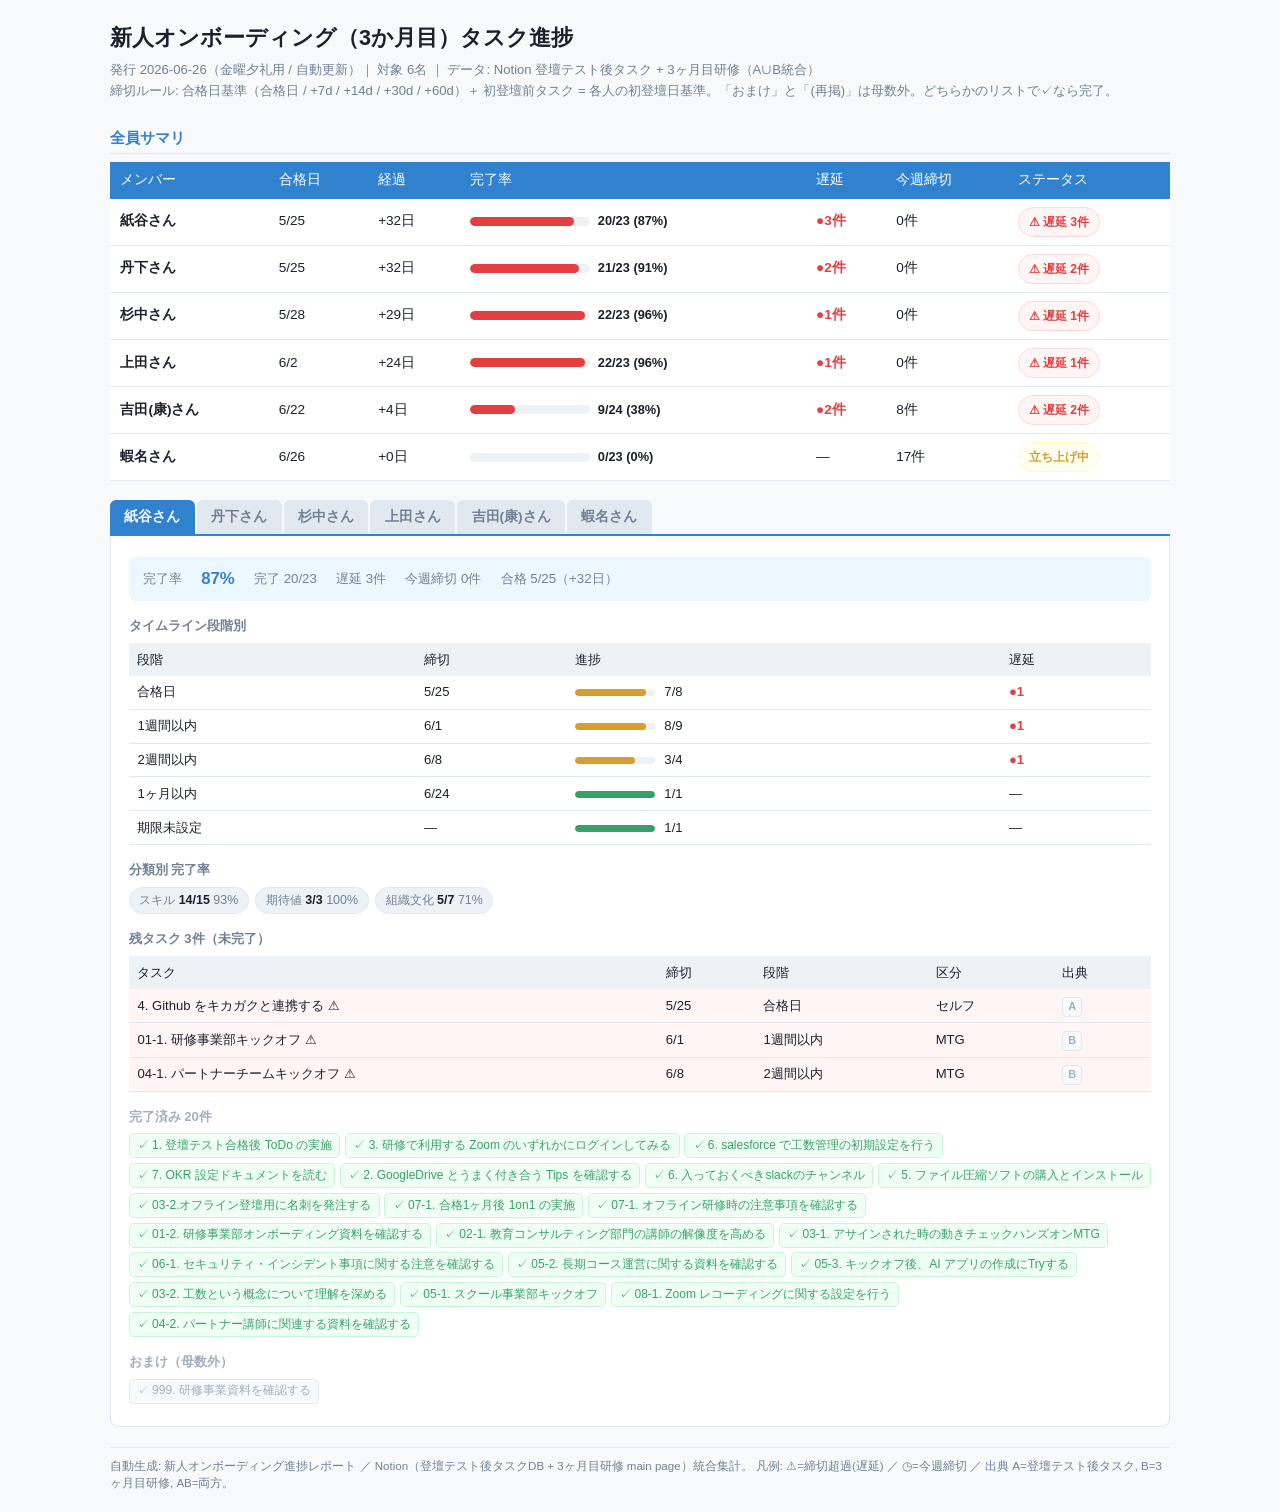
==== commit a4fc95f7: "Update onboarding report (auto)" ====
--- a/onboarding/index.html
+++ b/onboarding/index.html
@@ -56,7 +56,7 @@
 </style></head><body><div class="container">
 <h1>新人オンボーディング（3か月目）タスク進捗</h1>
 <p class="meta">発行 2026-06-26（金曜夕礼用 / 自動更新）｜ 対象 6名 ｜ データ: Notion 登壇テスト後タスク + 3ヶ月目研修（A∪B統合）<br>
-締切ルール: 合格日基準（合格日 / +7d / +14d / +30d / +60d）＋ 初登壇前タスク = 各人の初登壇日基準。「おまけ」と「(再掲)」は母数外。どちらかのリストで✓なら完了。</p><h3>全員サマリ</h3><table class="summary-table"><thead><tr><th>メンバー</th><th>合格日</th><th>経過</th><th>完了率</th><th>遅延</th><th>今週締切</th><th>ステータス</th></tr></thead><tbody><tr><td><strong>紙谷さん</strong></td><td>5/25</td><td>+32日</td><td><span class="pbar"><span class="pfill" style="width:87%;background:var(--bad)"></span></span><span class="rate">20/23 (87%)</span></td><td><span class="bad-n">●3件</span></td><td>0件</td><td><span class="status-card status-warn">⚠ 遅延 3件</span></td></tr><tr><td><strong>丹下さん</strong></td><td>5/25</td><td>+32日</td><td><span class="pbar"><span class="pfill" style="width:78%;background:var(--bad)"></span></span><span class="rate">18/23 (78%)</span></td><td><span class="bad-n">●5件</span></td><td>0件</td><td><span class="status-card status-warn">⚠ 遅延 5件</span></td></tr><tr><td><strong>杉中さん</strong></td><td>5/28</td><td>+29日</td><td><span class="pbar"><span class="pfill" style="width:92%;background:var(--bad)"></span></span><span class="rate">22/24 (92%)</span></td><td><span class="bad-n">●1件</span></td><td>0件</td><td><span class="status-card status-warn">⚠ 遅延 1件</span></td></tr><tr><td><strong>上田さん</strong></td><td>6/2</td><td>+24日</td><td><span class="pbar"><span class="pfill" style="width:91%;background:var(--bad)"></span></span><span class="rate">21/23 (91%)</span></td><td><span class="bad-n">●2件</span></td><td>0件</td><td><span class="status-card status-warn">⚠ 遅延 2件</span></td></tr><tr><td><strong>吉田(康)さん</strong></td><td>6/22</td><td>+4日</td><td><span class="pbar"><span class="pfill" style="width:38%;background:var(--bad)"></span></span><span class="rate">9/24 (38%)</span></td><td><span class="bad-n">●2件</span></td><td>8件</td><td><span class="status-card status-warn">⚠ 遅延 2件</span></td></tr><tr><td><strong>蝦名さん</strong></td><td>6/26</td><td>+0日</td><td><span class="pbar"><span class="pfill" style="width:0%;background:var(--warn)"></span></span><span class="rate">0/23 (0%)</span></td><td>—</td><td>17件</td><td><span class="status-card status-ok">立ち上げ中</span></td></tr></tbody></table><div class="tabs"><button class="tab-btn active" onclick="showTab('t0')">紙谷さん</button><button class="tab-btn " onclick="showTab('t1')">丹下さん</button><button class="tab-btn " onclick="showTab('t2')">杉中さん</button><button class="tab-btn " onclick="showTab('t3')">上田さん</button><button class="tab-btn " onclick="showTab('t4')">吉田(康)さん</button><button class="tab-btn " onclick="showTab('t5')">蝦名さん</button></div><div id="t0" class="tab-content active"><div class="score-bar"><span class="label">完了率</span><span class="value">87%</span><span class="label">完了 20/23</span><span class="label">遅延 3件</span><span class="label">今週締切 0件</span><span class="label">合格 5/25（+32日）</span></div><h4>タイムライン段階別</h4><table class="eval-table"><thead><tr><th>段階</th><th>締切</th><th>進捗</th><th>遅延</th></tr></thead><tbody><tr><td>合格日</td><td>5/25</td><td><span class="pbar sm"><span class="pfill" style="width:88%;background:var(--warn)"></span></span> 7/8</td><td><span class="bad-n">●1</span></td></tr><tr><td>1週間以内</td><td>6/1</td><td><span class="pbar sm"><span class="pfill" style="width:89%;background:var(--warn)"></span></span> 8/9</td><td><span class="bad-n">●1</span></td></tr><tr><td>2週間以内</td><td>6/8</td><td><span class="pbar sm"><span class="pfill" style="width:75%;background:var(--warn)"></span></span> 3/4</td><td><span class="bad-n">●1</span></td></tr><tr><td>1ヶ月以内</td><td>6/24</td><td><span class="pbar sm"><span class="pfill" style="width:100%;background:var(--good)"></span></span> 1/1</td><td>—</td></tr><tr><td>期限未設定</td><td>—</td><td><span class="pbar sm"><span class="pfill" style="width:100%;background:var(--good)"></span></span> 1/1</td><td>—</td></tr></tbody></table><h4>分類別 完了率</h4><div class="chip-row"><span class="chip">スキル <b>14/15</b> 93%</span><span class="chip">期待値 <b>3/3</b> 100%</span><span class="chip">組織文化 <b>5/7</b> 71%</span></div><h4>残タスク 3件（未完了）</h4><table class="eval-table"><thead><tr><th>タスク</th><th>締切</th><th>段階</th><th>区分</th><th>出典</th></tr></thead><tbody><tr class="overdue-row"><td>4. Github をキカガクと連携する ⚠</td><td>5/25</td><td>合格日</td><td>セルフ</td><td><span class="src">A</span></td></tr><tr class="overdue-row"><td>01-1. 研修事業部キックオフ ⚠</td><td>6/1</td><td>1週間以内</td><td>MTG</td><td><span class="src">B</span></td></tr><tr class="overdue-row"><td>04-1. パートナーチームキックオフ ⚠</td><td>6/8</td><td>2週間以内</td><td>MTG</td><td><span class="src">B</span></td></tr></tbody></table><h4 class="muted">完了済み 20件</h4><div class="done-list"><span class="done-chip">✓ 1. 登壇テスト合格後 ToDo の実施</span> <span class="done-chip">✓ 3. 研修で利用する Zoom のいずれかにログインしてみる</span> <span class="done-chip">✓ 6. salesforce で工数管理の初期設定を行う</span> <span class="done-chip">✓ 7. OKR 設定ドキュメントを読む</span> <span class="done-chip">✓ 2. GoogleDrive とうまく付き合う Tips を確認する</span> <span class="done-chip">✓ 6. 入っておくべきslackのチャンネル</span> <span class="done-chip">✓ 5. ファイル圧縮ソフトの購入とインストール</span> <span class="done-chip">✓ 03-2.オフライン登壇用に名刺を発注する</span> <span class="done-chip">✓ 07-1. 合格1ヶ月後 1on1 の実施</span> <span class="done-chip">✓ 07-1. オフライン研修時の注意事項を確認する</span> <span class="done-chip">✓ 01-2. 研修事業部オンボーディング資料を確認する</span> <span class="done-chip">✓ 02-1. 教育コンサルティング部門の講師の解像度を高める</span> <span class="done-chip">✓ 03-1. アサインされた時の動きチェックハンズオンMTG</span> <span class="done-chip">✓ 06-1. セキュリティ・インシデント事項に関する注意を確認する</span> <span class="done-chip">✓ 05-2. 長期コース運営に関する資料を確認する</span> <span class="done-chip">✓ 05-3. キックオフ後、AI アプリの作成にTryする</span> <span class="done-chip">✓ 03-2. 工数という概念について理解を深める</span> <span class="done-chip">✓ 05-1. スクール事業部キックオフ</span> <span class="done-chip">✓ 08-1. Zoom レコーディングに関する設定を行う</span> <span class="done-chip">✓ 04-2. パートナー講師に関連する資料を確認する</span></div><h4 class="muted">おまけ（母数外）</h4><div class="done-list"><span class="omake-chip">✓ 999. 研修事業資料を確認する</span></div></div><div id="t1" class="tab-content "><div class="score-bar"><span class="label">完了率</span><span class="value">78%</span><span class="label">完了 18/23</span><span class="label">遅延 5件</span><span class="label">今週締切 0件</span><span class="label">合格 5/25（+32日）</span></div><h4>タイムライン段階別</h4><table class="eval-table"><thead><tr><th>段階</th><th>締切</th><th>進捗</th><th>遅延</th></tr></thead><tbody><tr><td>合格日</td><td>5/25</td><td><span class="pbar sm"><span class="pfill" style="width:100%;background:var(--good)"></span></span> 8/8</td><td>—</td></tr><tr><td>1週間以内</td><td>6/1</td><td><span class="pbar sm"><span class="pfill" style="width:67%;background:var(--warn)"></span></span> 6/9</td><td><span class="bad-n">●3</span></td></tr><tr><td>2週間以内</td><td>6/8</td><td><span class="pbar sm"><span class="pfill" style="width:50%;background:var(--warn)"></span></span> 2/4</td><td><span class="bad-n">●2</span></td></tr><tr><td>1ヶ月以内</td><td>6/24</td><td><span class="pbar sm"><span class="pfill" style="width:100%;background:var(--good)"></span></span> 1/1</td><td>—</td></tr><tr><td>期限未設定</td><td>—</td><td><span class="pbar sm"><span class="pfill" style="width:100%;background:var(--good)"></span></span> 1/1</td><td>—</td></tr></tbody></table><h4>分類別 完了率</h4><div class="chip-row"><span class="chip">スキル <b>14/15</b> 93%</span><span class="chip">期待値 <b>2/3</b> 67%</span><span class="chip">組織文化 <b>4/7</b> 57%</span></div><h4>残タスク 5件（未完了）</h4><table class="eval-table"><thead><tr><th>タスク</th><th>締切</th><th>段階</th><th>区分</th><th>出典</th></tr></thead><tbody><tr class="overdue-row"><td>01-1. 研修事業部キックオフ ⚠</td><td>6/1</td><td>1週間以内</td><td>MTG</td><td><span class="src">B</span></td></tr><tr class="overdue-row"><td>05-1. スクール事業部キックオフ ⚠</td><td>6/1</td><td>1週間以内</td><td>MTG</td><td><span class="src">B</span></td></tr><tr class="overdue-row"><td>02-1. 教育コンサルティング部門の講師の解像度を高める ⚠</td><td>6/1</td><td>1週間以内</td><td>MTG</td><td><span class="src">B</span></td></tr><tr class="overdue-row"><td>04-1. パートナーチームキックオフ ⚠</td><td>6/8</td><td>2週間以内</td><td>MTG</td><td><span class="src">B</span></td></tr><tr class="overdue-row"><td>04-2. パートナー講師に関連する資料を確認する ⚠</td><td>6/8</td><td>2週間以内</td><td>セルフ</td><td><span class="src">B</span></td></tr></tbody></table><h4 class="muted">完了済み 18件</h4><div class="done-list"><span class="done-chip">✓ 4. Github をキカガクと連携する</span> <span class="done-chip">✓ 6. salesforce で工数管理の初期設定を行う</span> <span class="done-chip">✓ 6. 入っておくべきslackのチャンネル</span> <span class="done-chip">✓ 2. GoogleDrive とうまく付き合う Tips を確認する</span> <span class="done-chip">✓ 3. 研修で利用する Zoom のいずれかにログインしてみる</span> <span class="done-chip">✓ 5. ファイル圧縮ソフトの購入とインストール</span> <span class="done-chip">✓ 7. OKR 設定ドキュメントを読む</span> <span class="done-chip">✓ 1. 登壇テスト合格後 ToDo の実施</span> <span class="done-chip">✓ 03-2. オフライン登壇用に名刺を発注する</span> <span class="done-chip">✓ 07-1. 合格1ヶ月後 1on1 の実施</span> <span class="done-chip">✓ 03-1. アサインされた時の動きチェックハンズオンMTG</span> <span class="done-chip">✓ 05-2. 長期コース運営に関する資料を確認する</span> <span class="done-chip">✓ 08-1. Zoom レコーディングに関する設定を行う</span> <span class="done-chip">✓ 01-2. 研修事業部オンボーディング資料を確認する</span> <span class="done-chip">✓ 05-3. キックオフ後、AI アプリの作成にTryする</span> <span class="done-chip">✓ 06-1. セキュリティ・インシデント事項に関する注意を確認する</span> <span class="done-chip">✓ 07-1. オフライン研修時の注意事項を確認する</span> <span class="done-chip">✓ 03-2. 工数という概念について理解を深める</span></div><h4 class="muted">おまけ（母数外）</h4><div class="done-list"><span class="omake-chip">— 999. 研修事業資料を確認する</span></div></div><div id="t2" class="tab-content "><div class="score-bar"><span class="label">完了率</span><span class="value">92%</span><span class="label">完了 22/24</span><span class="label">遅延 1件</span><span class="label">今週締切 0件</span><span class="label">合格 5/28（+29日）</span></div><h4>タイムライン段階別</h4><table class="eval-table"><thead><tr><th>段階</th><th>締切</th><th>進捗</th><th>遅延</th></tr></thead><tbody><tr><td>合格日</td><td>5/28</td><td><span class="pbar sm"><span class="pfill" style="width:100%;background:var(--good)"></span></span> 8/8</td><td>—</td></tr><tr><td>1週間以内</td><td>6/4</td><td><span class="pbar sm"><span class="pfill" style="width:100%;background:var(--good)"></span></span> 9/9</td><td>—</td></tr><tr><td>2週間以内</td><td>6/11</td><td><span class="pbar sm"><span class="pfill" style="width:75%;background:var(--warn)"></span></span> 3/4</td><td><span class="bad-n">●1</span></td></tr><tr><td>1ヶ月以内</td><td>6/27</td><td><span class="pbar sm"><span class="pfill" style="width:100%;background:var(--good)"></span></span> 1/1</td><td>—</td></tr><tr><td>期限未設定</td><td>—</td><td><span class="pbar sm"><span class="pfill" style="width:50%;background:var(--warn)"></span></span> 1/2</td><td>—</td></tr></tbody></table><h4>分類別 完了率</h4><div class="chip-row"><span class="chip">(未分類) <b>0/1</b> 0%</span><span class="chip">スキル <b>15/15</b> 100%</span><span class="chip">期待値 <b>3/3</b> 100%</span><span class="chip">組織文化 <b>6/7</b> 86%</span></div><h4>残タスク 2件（未完了）</h4><table class="eval-table"><thead><tr><th>タスク</th><th>締切</th><th>段階</th><th>区分</th><th>出典</th></tr></thead><tbody><tr class="overdue-row"><td>04-1. パートナーチームキックオフ ⚠</td><td>6/11</td><td>2週間以内</td><td>MTG</td><td><span class="src">B</span></td></tr><tr class=""><td>終わったら今週中にSlack新人情報共有で報告</td><td>—</td><td>期限未設定</td><td></td><td><span class="src">A</span></td></tr></tbody></table><h4 class="muted">完了済み 22件</h4><div class="done-list"><span class="done-chip">✓ 3. 研修で利用する Zoom のいずれかにログインしてみる</span> <span class="done-chip">✓ 5. ファイル圧縮ソフトの購入とインストール</span> <span class="done-chip">✓ 6. 入っておくべきslackのチャンネル</span> <span class="done-chip">✓ 2. GoogleDrive とうまく付き合う Tips を確認する</span> <span class="done-chip">✓ 6. salesforce で工数管理の初期設定を行う</span> <span class="done-chip">✓ 4. Github をキカガクと連携する</span> <span class="done-chip">✓ 7. OKR 設定ドキュメントを読む</span> <span class="done-chip">✓ 1. 登壇テスト合格後 ToDo の実施</span> <span class="done-chip">✓ 03-2. オフライン登壇用に名刺を発注する</span> <span class="done-chip">✓ 08-1. Zoom レコーディングに関する設定を行う</span> <span class="done-chip">✓ 07-1. 合格1ヶ月後 1on1 の実施</span> <span class="done-chip">✓ 01-2. 研修事業部オンボーディング資料を確認する</span> <span class="done-chip">✓ 05-2. 長期コース運営に関する資料を確認する</span> <span class="done-chip">✓ 03-2. 工数という概念について理解を深める</span> <span class="done-chip">✓ 02-1. 教育コンサルティング部門の講師の解像度を高める</span> <span class="done-chip">✓ 05-3. キックオフ後、AI アプリの作成にTryする</span> <span class="done-chip">✓ 06-1. セキュリティ・インシデント事項に関する注意を確認する</span> <span class="done-chip">✓ 03-1. アサインされた時の動きチェックハンズオンMTG</span> <span class="done-chip">✓ 04-2. パートナー講師に関連する資料を確認する</span> <span class="done-chip">✓ 01-1. 研修事業部キックオフ</span> <span class="done-chip">✓ 07-1. オフライン研修時の注意事項を確認する</span> <span class="done-chip">✓ 05-1. スクール事業部キックオフ</span></div><h4 class="muted">おまけ（母数外）</h4><div class="done-list"><span class="omake-chip">✓ 999. 研修事業資料を確認する</span></div></div><div id="t3" class="tab-content "><div class="score-bar"><span class="label">完了率</span><span class="value">91%</span><span class="label">完了 21/23</span><span class="label">遅延 2件</span><span class="label">今週締切 0件</span><span class="label">合格 6/2（+24日）</span></div><h4>タイムライン段階別</h4><table class="eval-table"><thead><tr><th>段階</th><th>締切</th><th>進捗</th><th>遅延</th></tr></thead><tbody><tr><td>合格日</td><td>6/2</td><td><span class="pbar sm"><span class="pfill" style="width:100%;background:var(--good)"></span></span> 8/8</td><td>—</td></tr><tr><td>1週間以内</td><td>6/9</td><td><span class="pbar sm"><span class="pfill" style="width:100%;background:var(--good)"></span></span> 9/9</td><td>—</td></tr><tr><td>2週間以内</td><td>6/16</td><td><span class="pbar sm"><span class="pfill" style="width:50%;background:var(--warn)"></span></span> 2/4</td><td><span class="bad-n">●2</span></td></tr><tr><td>1ヶ月以内</td><td>7/2</td><td><span class="pbar sm"><span class="pfill" style="width:100%;background:var(--good)"></span></span> 1/1</td><td>—</td></tr><tr><td>期限未設定</td><td>—</td><td><span class="pbar sm"><span class="pfill" style="width:100%;background:var(--good)"></span></span> 1/1</td><td>—</td></tr></tbody></table><h4>分類別 完了率</h4><div class="chip-row"><span class="chip">スキル <b>14/15</b> 93%</span><span class="chip">期待値 <b>3/3</b> 100%</span><span class="chip">組織文化 <b>6/7</b> 86%</span></div><h4>残タスク 2件（未完了）</h4><table class="eval-table"><thead><tr><th>タスク</th><th>締切</th><th>段階</th><th>区分</th><th>出典</th></tr></thead><tbody><tr class="overdue-row"><td>04-2. パートナー講師に関連する資料を確認する ⚠</td><td>6/16</td><td>2週間以内</td><td>セルフ</td><td><span class="src">B</span></td></tr><tr class="overdue-row"><td>04-1. パートナーチームキックオフ ⚠</td><td>6/16</td><td>2週間以内</td><td>MTG</td><td><span class="src">B</span></td></tr></tbody></table><h4 class="muted">完了済み 21件</h4><div class="done-list"><span class="done-chip">✓ 1. 登壇テスト合格後 ToDo の実施</span> <span class="done-chip">✓ 5. ファイル圧縮ソフトの購入とインストール</span> <span class="done-chip">✓ 6. salesforce で工数管理の初期設定を行う</span> <span class="done-chip">✓ 4. Github をキカガクと連携する</span> <span class="done-chip">✓ 2. GoogleDrive とうまく付き合う Tips を確認する</span> <span class="done-chip">✓ 6. 入っておくべきslackのチャンネル</span> <span class="done-chip">✓ 3. 研修で利用する Zoom のいずれかにログインしてみる</span> <span class="done-chip">✓ 7. OKR 設定ドキュメントを読む</span> <span class="done-chip">✓ 03-2.オフライン登壇用に名刺を発注する</span> <span class="done-chip">✓ 07-1. 合格1ヶ月後 1on1 の実施</span> <span class="done-chip">✓ 05-3. キックオフ後、AI アプリの作成にTryする</span> <span class="done-chip">✓ 01-2. 研修事業部オンボーディング資料を確認する</span> <span class="done-chip">✓ 05-2. 長期コース運営に関する資料を確認する</span> <span class="done-chip">✓ 08-1. Zoom レコーディングに関する設定を行う</span> <span class="done-chip">✓ 07-1. オフライン研修時の注意事項を確認する</span> <span class="done-chip">✓ 03-1. アサインされた時の動きチェックハンズオンMTG</span> <span class="done-chip">✓ 05-1. スクール事業部キックオフ</span> <span class="done-chip">✓ 06-1. セキュリティ・インシデント事項に関する注意を確認する</span> <span class="done-chip">✓ 03-2. 工数という概念について理解を深める</span> <span class="done-chip">✓ 02-1. 教育コンサルティング部門の講師の解像度を高める</span> <span class="done-chip">✓ 01-1. 研修事業部キックオフ</span></div><h4 class="muted">おまけ（母数外）</h4><div class="done-list"><span class="omake-chip">✓ 999. 研修事業資料を確認する</span></div></div><div id="t4" class="tab-content "><div class="score-bar"><span class="label">完了率</span><span class="value">38%</span><span class="label">完了 9/24</span><span class="label">遅延 2件</span><span class="label">今週締切 8件</span><span class="label">合格 6/22（+4日）</span></div><h4>タイムライン段階別</h4><table class="eval-table"><thead><tr><th>段階</th><th>締切</th><th>進捗</th><th>遅延</th></tr></thead><tbody><tr><td>合格日</td><td>6/22</td><td><span class="pbar sm"><span class="pfill" style="width:71%;background:var(--warn)"></span></span> 5/7</td><td><span class="bad-n">●2</span></td></tr><tr><td>1週間以内</td><td>6/29</td><td><span class="pbar sm"><span class="pfill" style="width:27%;background:var(--warn)"></span></span> 3/11</td><td>—</td></tr><tr><td>2週間以内</td><td>7/6</td><td><span class="pbar sm"><span class="pfill" style="width:20%;background:var(--warn)"></span></span> 1/5</td><td>—</td></tr><tr><td>1ヶ月以内</td><td>7/22</td><td><span class="pbar sm"><span class="pfill" style="width:0%;background:#cbd5e0"></span></span> 0/1</td><td>—</td></tr></tbody></table><h4>分類別 完了率</h4><div class="chip-row"><span class="chip">スキル <b>7/16</b> 44%</span><span class="chip">期待値 <b>0/2</b> 0%</span><span class="chip">組織文化 <b>3/7</b> 43%</span></div><h4>残タスク 15件（未完了）</h4><table class="eval-table"><thead><tr><th>タスク</th><th>締切</th><th>段階</th><th>区分</th><th>出典</th></tr></thead><tbody><tr class="overdue-row"><td>1. 登壇テスト合格後 ToDo の実施 ⚠</td><td>6/22</td><td>合格日</td><td>セルフ</td><td><span class="src">A</span></td></tr><tr class="overdue-row"><td>4. Github をキカガクと連携する ⚠</td><td>6/22</td><td>合格日</td><td>セルフ</td><td><span class="src">A</span></td></tr><tr class="soon-row"><td>05-3. キックオフ後、AI アプリの作成にTryする ◷</td><td>6/29</td><td>1週間以内</td><td>セルフ</td><td><span class="src">B</span></td></tr><tr class="soon-row"><td>01-2. 研修事業部オンボーディング資料を確認する ◷</td><td>6/29</td><td>1週間以内</td><td>セルフ</td><td><span class="src">B</span></td></tr><tr class="soon-row"><td>02-1. 教育コンサルティング部門の講師の解像度を高める ◷</td><td>6/29</td><td>1週間以内</td><td>MTG</td><td><span class="src">B</span></td></tr><tr class="soon-row"><td>05-2. 長期コース運営に関する資料を確認する ◷</td><td>6/29</td><td>1週間以内</td><td>セルフ</td><td><span class="src">B</span></td></tr><tr class="soon-row"><td>01-1. 研修事業部キックオフ ◷</td><td>6/29</td><td>1週間以内</td><td>MTG</td><td><span class="src">B</span></td></tr><tr class="soon-row"><td>05-1. スクール事業部キックオフ ◷</td><td>6/29</td><td>1週間以内</td><td>MTG</td><td><span class="src">B</span></td></tr><tr class="soon-row"><td>03-3.休日勤務と振替休日 / 移動時間の考え方 ◷</td><td>6/29</td><td>1週間以内</td><td>セルフ</td><td><span class="src">B</span></td></tr><tr class="soon-row"><td>今後の業務内容の確認と準備 ◷</td><td>6/29</td><td>1週間以内</td><td>セルフ</td><td><span class="src">B</span></td></tr><tr class=""><td>04-2. パートナー講師に関連する資料を確認する</td><td>7/6</td><td>2週間以内</td><td>セルフ</td><td><span class="src">B</span></td></tr><tr class=""><td>06-2. 講義オペレーション（Ops企画）キックオフ</td><td>7/6</td><td>2週間以内</td><td>MTG</td><td><span class="src">B</span></td></tr><tr class=""><td>04-1. パートナーチームキックオフ</td><td>7/6</td><td>2週間以内</td><td>MTG</td><td><span class="src">B</span></td></tr><tr class=""><td>06-1. セキュリティ・インシデント事項に関する注意を確認する</td><td>7/6</td><td>2週間以内</td><td>セルフ</td><td><span class="src">B</span></td></tr><tr class=""><td>07-1. オフライン研修時の注意事項を確認する</td><td>7/22</td><td>1ヶ月以内</td><td>セルフ</td><td><span class="src">B</span></td></tr></tbody></table><h4 class="muted">完了済み 9件</h4><div class="done-list"><span class="done-chip">✓ 7. 入っておくべきslackのチャンネル</span> <span class="done-chip">✓ 2. GoogleDrive とうまく付き合う Tips を確認する</span> <span class="done-chip">✓ 5. ファイル圧縮ソフトの購入とインストール</span> <span class="done-chip">✓ 3. 研修で利用する Zoom のいずれかにログインしてみる</span> <span class="done-chip">✓ 6. salesforce で工数管理の初期設定を行う</span> <span class="done-chip">✓ 07-1. 合格2週間後 1on1 の実施</span> <span class="done-chip">✓ 03-2. 工数という概念について理解を深める</span> <span class="done-chip">✓ 03-2.オフライン登壇用に名刺を発注する</span> <span class="done-chip">✓ 03-1. アサインされた時の動きチェックハンズオンMTG</span></div><h4 class="muted">おまけ（母数外）</h4><div class="done-list"><span class="omake-chip">— 999. 研修事業資料を確認する</span></div></div><div id="t5" class="tab-content "><div class="score-bar"><span class="label">完了率</span><span class="value">0%</span><span class="label">完了 0/23</span><span class="label">遅延 0件</span><span class="label">今週締切 17件</span><span class="label">合格 6/26（+0日）</span></div><h4>タイムライン段階別</h4><table class="eval-table"><thead><tr><th>段階</th><th>締切</th><th>進捗</th><th>遅延</th></tr></thead><tbody><tr><td>合格日</td><td>6/26</td><td><span class="pbar sm"><span class="pfill" style="width:0%;background:#cbd5e0"></span></span> 0/6</td><td>—</td></tr><tr><td>1週間以内</td><td>7/3</td><td><span class="pbar sm"><span class="pfill" style="width:0%;background:#cbd5e0"></span></span> 0/11</td><td>—</td></tr><tr><td>2週間以内</td><td>7/10</td><td><span class="pbar sm"><span class="pfill" style="width:0%;background:#cbd5e0"></span></span> 0/5</td><td>—</td></tr><tr><td>1ヶ月以内</td><td>7/26</td><td><span class="pbar sm"><span class="pfill" style="width:0%;background:#cbd5e0"></span></span> 0/1</td><td>—</td></tr></tbody></table><h4>分類別 完了率</h4><div class="chip-row"><span class="chip">スキル <b>0/16</b> 0%</span><span class="chip">期待値 <b>0/2</b> 0%</span><span class="chip">組織文化 <b>0/6</b> 0%</span></div><h4>残タスク 23件（未完了）</h4><table class="eval-table"><thead><tr><th>タスク</th><th>締切</th><th>段階</th><th>区分</th><th>出典</th></tr></thead><tbody><tr class="soon-row"><td>2. GoogleDrive とうまく付き合う Tips を確認する ◷</td><td>6/26</td><td>合格日</td><td>セルフ</td><td><span class="src">A</span></td></tr><tr class="soon-row"><td>4. Github をキカガクと連携する ◷</td><td>6/26</td><td>合格日</td><td>セルフ</td><td><span class="src">A</span></td></tr><tr class="soon-row"><td>1. 登壇テスト合格後 ToDo の実施 ◷</td><td>6/26</td><td>合格日</td><td>セルフ</td><td><span class="src">A</span></td></tr><tr class="soon-row"><td>3. 研修で利用する Zoom のいずれかにログインしてみる ◷</td><td>6/26</td><td>合格日</td><td>セルフ</td><td><span class="src">A</span></td></tr><tr class="soon-row"><td>7. 入っておくべきslackのチャンネル ◷</td><td>6/26</td><td>合格日</td><td>セルフ</td><td><span class="src">A</span></td></tr><tr class="soon-row"><td>5. ファイル圧縮ソフトの購入とインストール ◷</td><td>6/26</td><td>合格日</td><td>セルフ</td><td><span class="src">A</span></td></tr><tr class="soon-row"><td>03-2. 工数という概念について理解を深める ◷</td><td>7/3</td><td>1週間以内</td><td>ハンズオン</td><td><span class="src">B</span></td></tr><tr class="soon-row"><td>03-2.オフライン登壇用に名刺を発注する ◷</td><td>7/3</td><td>1週間以内</td><td>ハンズオン</td><td><span class="src">B</span></td></tr><tr class="soon-row"><td>今後の業務内容の確認と準備 ◷</td><td>7/3</td><td>1週間以内</td><td>セルフ</td><td><span class="src">B</span></td></tr><tr class="soon-row"><td>05-2. 長期コース運営に関する資料を確認する ◷</td><td>7/3</td><td>1週間以内</td><td>セルフ</td><td><span class="src">B</span></td></tr><tr class="soon-row"><td>03-3.休日勤務と振替休日 / 移動時間の考え方 ◷</td><td>7/3</td><td>1週間以内</td><td>セルフ</td><td><span class="src">B</span></td></tr><tr class="soon-row"><td>02-1. 教育コンサルティング部門の講師の解像度を高める ◷</td><td>7/3</td><td>1週間以内</td><td>MTG</td><td><span class="src">B</span></td></tr><tr class="soon-row"><td>03-1. アサインされた時の動きチェックハンズオンMTG ◷</td><td>7/3</td><td>1週間以内</td><td>ハンズオン</td><td><span class="src">B</span></td></tr><tr class="soon-row"><td>01-1. 研修事業部キックオフ ◷</td><td>7/3</td><td>1週間以内</td><td>MTG</td><td><span class="src">B</span></td></tr><tr class="soon-row"><td>05-3. キックオフ後、AI アプリの作成にTryする ◷</td><td>7/3</td><td>1週間以内</td><td>セルフ</td><td><span class="src">B</span></td></tr><tr class="soon-row"><td>01-2. 研修事業部オンボーディング資料を確認する ◷</td><td>7/3</td><td>1週間以内</td><td>セルフ</td><td><span class="src">B</span></td></tr><tr class="soon-row"><td>05-1. スクール事業部キックオフ ◷</td><td>7/3</td><td>1週間以内</td><td>MTG</td><td><span class="src">B</span></td></tr><tr class=""><td>06-2. 講義オペレーション（Ops企画）キックオフ</td><td>7/10</td><td>2週間以内</td><td>MTG</td><td><span class="src">B</span></td></tr><tr class=""><td>07-1. 合格2週間後 1on1 の実施</td><td>7/10</td><td>2週間以内</td><td>MTG</td><td><span class="src">B</span></td></tr><tr class=""><td>04-1. パートナーチームキックオフ</td><td>7/10</td><td>2週間以内</td><td>MTG</td><td><span class="src">B</span></td></tr><tr class=""><td>06-1. セキュリティ・インシデント事項に関する注意を確認する</td><td>7/10</td><td>2週間以内</td><td>セルフ</td><td><span class="src">B</span></td></tr><tr class=""><td>04-2. パートナー講師に関連する資料を確認する</td><td>7/10</td><td>2週間以内</td><td>セルフ</td><td><span class="src">B</span></td></tr><tr class=""><td>07-1. オフライン研修時の注意事項を確認する</td><td>7/26</td><td>1ヶ月以内</td><td>セルフ</td><td><span class="src">B</span></td></tr></tbody></table><h4 class="muted">完了済み 0件</h4><div class="done-list"></div><h4 class="muted">おまけ（母数外）</h4><div class="done-list"><span class="omake-chip">— 999. 研修事業資料を確認する</span></div></div><div class="footer">自動生成: 新人オンボーディング進捗レポート ／ Notion（登壇テスト後タスクDB + 3ヶ月目研修 main page）統合集計。
+締切ルール: 合格日基準（合格日 / +7d / +14d / +30d / +60d）＋ 初登壇前タスク = 各人の初登壇日基準。「おまけ」と「(再掲)」は母数外。どちらかのリストで✓なら完了。</p><h3>全員サマリ</h3><table class="summary-table"><thead><tr><th>メンバー</th><th>合格日</th><th>経過</th><th>完了率</th><th>遅延</th><th>今週締切</th><th>ステータス</th></tr></thead><tbody><tr><td><strong>紙谷さん</strong></td><td>5/25</td><td>+32日</td><td><span class="pbar"><span class="pfill" style="width:87%;background:var(--bad)"></span></span><span class="rate">20/23 (87%)</span></td><td><span class="bad-n">●3件</span></td><td>0件</td><td><span class="status-card status-warn">⚠ 遅延 3件</span></td></tr><tr><td><strong>丹下さん</strong></td><td>5/25</td><td>+32日</td><td><span class="pbar"><span class="pfill" style="width:91%;background:var(--bad)"></span></span><span class="rate">21/23 (91%)</span></td><td><span class="bad-n">●2件</span></td><td>0件</td><td><span class="status-card status-warn">⚠ 遅延 2件</span></td></tr><tr><td><strong>杉中さん</strong></td><td>5/28</td><td>+29日</td><td><span class="pbar"><span class="pfill" style="width:96%;background:var(--bad)"></span></span><span class="rate">22/23 (96%)</span></td><td><span class="bad-n">●1件</span></td><td>0件</td><td><span class="status-card status-warn">⚠ 遅延 1件</span></td></tr><tr><td><strong>上田さん</strong></td><td>6/2</td><td>+24日</td><td><span class="pbar"><span class="pfill" style="width:96%;background:var(--bad)"></span></span><span class="rate">22/23 (96%)</span></td><td><span class="bad-n">●1件</span></td><td>0件</td><td><span class="status-card status-warn">⚠ 遅延 1件</span></td></tr><tr><td><strong>吉田(康)さん</strong></td><td>6/22</td><td>+4日</td><td><span class="pbar"><span class="pfill" style="width:38%;background:var(--bad)"></span></span><span class="rate">9/24 (38%)</span></td><td><span class="bad-n">●2件</span></td><td>8件</td><td><span class="status-card status-warn">⚠ 遅延 2件</span></td></tr><tr><td><strong>蝦名さん</strong></td><td>6/26</td><td>+0日</td><td><span class="pbar"><span class="pfill" style="width:0%;background:var(--warn)"></span></span><span class="rate">0/23 (0%)</span></td><td>—</td><td>17件</td><td><span class="status-card status-ok">立ち上げ中</span></td></tr></tbody></table><div class="tabs"><button class="tab-btn active" onclick="showTab('t0')">紙谷さん</button><button class="tab-btn " onclick="showTab('t1')">丹下さん</button><button class="tab-btn " onclick="showTab('t2')">杉中さん</button><button class="tab-btn " onclick="showTab('t3')">上田さん</button><button class="tab-btn " onclick="showTab('t4')">吉田(康)さん</button><button class="tab-btn " onclick="showTab('t5')">蝦名さん</button></div><div id="t0" class="tab-content active"><div class="score-bar"><span class="label">完了率</span><span class="value">87%</span><span class="label">完了 20/23</span><span class="label">遅延 3件</span><span class="label">今週締切 0件</span><span class="label">合格 5/25（+32日）</span></div><h4>タイムライン段階別</h4><table class="eval-table"><thead><tr><th>段階</th><th>締切</th><th>進捗</th><th>遅延</th></tr></thead><tbody><tr><td>合格日</td><td>5/25</td><td><span class="pbar sm"><span class="pfill" style="width:88%;background:var(--warn)"></span></span> 7/8</td><td><span class="bad-n">●1</span></td></tr><tr><td>1週間以内</td><td>6/1</td><td><span class="pbar sm"><span class="pfill" style="width:89%;background:var(--warn)"></span></span> 8/9</td><td><span class="bad-n">●1</span></td></tr><tr><td>2週間以内</td><td>6/8</td><td><span class="pbar sm"><span class="pfill" style="width:75%;background:var(--warn)"></span></span> 3/4</td><td><span class="bad-n">●1</span></td></tr><tr><td>1ヶ月以内</td><td>6/24</td><td><span class="pbar sm"><span class="pfill" style="width:100%;background:var(--good)"></span></span> 1/1</td><td>—</td></tr><tr><td>期限未設定</td><td>—</td><td><span class="pbar sm"><span class="pfill" style="width:100%;background:var(--good)"></span></span> 1/1</td><td>—</td></tr></tbody></table><h4>分類別 完了率</h4><div class="chip-row"><span class="chip">スキル <b>14/15</b> 93%</span><span class="chip">期待値 <b>3/3</b> 100%</span><span class="chip">組織文化 <b>5/7</b> 71%</span></div><h4>残タスク 3件（未完了）</h4><table class="eval-table"><thead><tr><th>タスク</th><th>締切</th><th>段階</th><th>区分</th><th>出典</th></tr></thead><tbody><tr class="overdue-row"><td>4. Github をキカガクと連携する ⚠</td><td>5/25</td><td>合格日</td><td>セルフ</td><td><span class="src">A</span></td></tr><tr class="overdue-row"><td>01-1. 研修事業部キックオフ ⚠</td><td>6/1</td><td>1週間以内</td><td>MTG</td><td><span class="src">B</span></td></tr><tr class="overdue-row"><td>04-1. パートナーチームキックオフ ⚠</td><td>6/8</td><td>2週間以内</td><td>MTG</td><td><span class="src">B</span></td></tr></tbody></table><h4 class="muted">完了済み 20件</h4><div class="done-list"><span class="done-chip">✓ 1. 登壇テスト合格後 ToDo の実施</span> <span class="done-chip">✓ 3. 研修で利用する Zoom のいずれかにログインしてみる</span> <span class="done-chip">✓ 6. salesforce で工数管理の初期設定を行う</span> <span class="done-chip">✓ 7. OKR 設定ドキュメントを読む</span> <span class="done-chip">✓ 2. GoogleDrive とうまく付き合う Tips を確認する</span> <span class="done-chip">✓ 6. 入っておくべきslackのチャンネル</span> <span class="done-chip">✓ 5. ファイル圧縮ソフトの購入とインストール</span> <span class="done-chip">✓ 03-2.オフライン登壇用に名刺を発注する</span> <span class="done-chip">✓ 07-1. 合格1ヶ月後 1on1 の実施</span> <span class="done-chip">✓ 07-1. オフライン研修時の注意事項を確認する</span> <span class="done-chip">✓ 01-2. 研修事業部オンボーディング資料を確認する</span> <span class="done-chip">✓ 02-1. 教育コンサルティング部門の講師の解像度を高める</span> <span class="done-chip">✓ 03-1. アサインされた時の動きチェックハンズオンMTG</span> <span class="done-chip">✓ 06-1. セキュリティ・インシデント事項に関する注意を確認する</span> <span class="done-chip">✓ 05-2. 長期コース運営に関する資料を確認する</span> <span class="done-chip">✓ 05-3. キックオフ後、AI アプリの作成にTryする</span> <span class="done-chip">✓ 03-2. 工数という概念について理解を深める</span> <span class="done-chip">✓ 05-1. スクール事業部キックオフ</span> <span class="done-chip">✓ 08-1. Zoom レコーディングに関する設定を行う</span> <span class="done-chip">✓ 04-2. パートナー講師に関連する資料を確認する</span></div><h4 class="muted">おまけ（母数外）</h4><div class="done-list"><span class="omake-chip">✓ 999. 研修事業資料を確認する</span></div></div><div id="t1" class="tab-content "><div class="score-bar"><span class="label">完了率</span><span class="value">91%</span><span class="label">完了 21/23</span><span class="label">遅延 2件</span><span class="label">今週締切 0件</span><span class="label">合格 5/25（+32日）</span></div><h4>タイムライン段階別</h4><table class="eval-table"><thead><tr><th>段階</th><th>締切</th><th>進捗</th><th>遅延</th></tr></thead><tbody><tr><td>合格日</td><td>5/25</td><td><span class="pbar sm"><span class="pfill" style="width:100%;background:var(--good)"></span></span> 8/8</td><td>—</td></tr><tr><td>1週間以内</td><td>6/1</td><td><span class="pbar sm"><span class="pfill" style="width:89%;background:var(--warn)"></span></span> 8/9</td><td><span class="bad-n">●1</span></td></tr><tr><td>2週間以内</td><td>6/8</td><td><span class="pbar sm"><span class="pfill" style="width:75%;background:var(--warn)"></span></span> 3/4</td><td><span class="bad-n">●1</span></td></tr><tr><td>1ヶ月以内</td><td>6/24</td><td><span class="pbar sm"><span class="pfill" style="width:100%;background:var(--good)"></span></span> 1/1</td><td>—</td></tr><tr><td>期限未設定</td><td>—</td><td><span class="pbar sm"><span class="pfill" style="width:100%;background:var(--good)"></span></span> 1/1</td><td>—</td></tr></tbody></table><h4>分類別 完了率</h4><div class="chip-row"><span class="chip">スキル <b>15/15</b> 100%</span><span class="chip">期待値 <b>2/3</b> 67%</span><span class="chip">組織文化 <b>6/7</b> 86%</span></div><h4>残タスク 2件（未完了）</h4><table class="eval-table"><thead><tr><th>タスク</th><th>締切</th><th>段階</th><th>区分</th><th>出典</th></tr></thead><tbody><tr class="overdue-row"><td>02-1. 教育コンサルティング部門の講師の解像度を高める ⚠</td><td>6/1</td><td>1週間以内</td><td>MTG</td><td><span class="src">B</span></td></tr><tr class="overdue-row"><td>04-1. パートナーチームキックオフ ⚠</td><td>6/8</td><td>2週間以内</td><td>MTG</td><td><span class="src">B</span></td></tr></tbody></table><h4 class="muted">完了済み 21件</h4><div class="done-list"><span class="done-chip">✓ 4. Github をキカガクと連携する</span> <span class="done-chip">✓ 6. salesforce で工数管理の初期設定を行う</span> <span class="done-chip">✓ 6. 入っておくべきslackのチャンネル</span> <span class="done-chip">✓ 2. GoogleDrive とうまく付き合う Tips を確認する</span> <span class="done-chip">✓ 3. 研修で利用する Zoom のいずれかにログインしてみる</span> <span class="done-chip">✓ 5. ファイル圧縮ソフトの購入とインストール</span> <span class="done-chip">✓ 7. OKR 設定ドキュメントを読む</span> <span class="done-chip">✓ 1. 登壇テスト合格後 ToDo の実施</span> <span class="done-chip">✓ 03-2. オフライン登壇用に名刺を発注する</span> <span class="done-chip">✓ 07-1. 合格1ヶ月後 1on1 の実施</span> <span class="done-chip">✓ 01-1. 研修事業部キックオフ</span> <span class="done-chip">✓ 03-1. アサインされた時の動きチェックハンズオンMTG</span> <span class="done-chip">✓ 05-2. 長期コース運営に関する資料を確認する</span> <span class="done-chip">✓ 08-1. Zoom レコーディングに関する設定を行う</span> <span class="done-chip">✓ 01-2. 研修事業部オンボーディング資料を確認する</span> <span class="done-chip">✓ 05-3. キックオフ後、AI アプリの作成にTryする</span> <span class="done-chip">✓ 06-1. セキュリティ・インシデント事項に関する注意を確認する</span> <span class="done-chip">✓ 05-1. スクール事業部キックオフ</span> <span class="done-chip">✓ 07-1. オフライン研修時の注意事項を確認する</span> <span class="done-chip">✓ 03-2. 工数という概念について理解を深める</span> <span class="done-chip">✓ 04-2. パートナー講師に関連する資料を確認する</span></div><h4 class="muted">おまけ（母数外）</h4><div class="done-list"><span class="omake-chip">— 999. 研修事業資料を確認する</span></div></div><div id="t2" class="tab-content "><div class="score-bar"><span class="label">完了率</span><span class="value">96%</span><span class="label">完了 22/23</span><span class="label">遅延 1件</span><span class="label">今週締切 0件</span><span class="label">合格 5/28（+29日）</span></div><h4>タイムライン段階別</h4><table class="eval-table"><thead><tr><th>段階</th><th>締切</th><th>進捗</th><th>遅延</th></tr></thead><tbody><tr><td>合格日</td><td>5/28</td><td><span class="pbar sm"><span class="pfill" style="width:100%;background:var(--good)"></span></span> 8/8</td><td>—</td></tr><tr><td>1週間以内</td><td>6/4</td><td><span class="pbar sm"><span class="pfill" style="width:100%;background:var(--good)"></span></span> 9/9</td><td>—</td></tr><tr><td>2週間以内</td><td>6/11</td><td><span class="pbar sm"><span class="pfill" style="width:75%;background:var(--warn)"></span></span> 3/4</td><td><span class="bad-n">●1</span></td></tr><tr><td>1ヶ月以内</td><td>6/27</td><td><span class="pbar sm"><span class="pfill" style="width:100%;background:var(--good)"></span></span> 1/1</td><td>—</td></tr><tr><td>期限未設定</td><td>—</td><td><span class="pbar sm"><span class="pfill" style="width:100%;background:var(--good)"></span></span> 1/1</td><td>—</td></tr></tbody></table><h4>分類別 完了率</h4><div class="chip-row"><span class="chip">スキル <b>15/15</b> 100%</span><span class="chip">期待値 <b>3/3</b> 100%</span><span class="chip">組織文化 <b>6/7</b> 86%</span></div><h4>残タスク 1件（未完了）</h4><table class="eval-table"><thead><tr><th>タスク</th><th>締切</th><th>段階</th><th>区分</th><th>出典</th></tr></thead><tbody><tr class="overdue-row"><td>04-1. パートナーチームキックオフ ⚠</td><td>6/11</td><td>2週間以内</td><td>MTG</td><td><span class="src">B</span></td></tr></tbody></table><h4 class="muted">完了済み 22件</h4><div class="done-list"><span class="done-chip">✓ 3. 研修で利用する Zoom のいずれかにログインしてみる</span> <span class="done-chip">✓ 5. ファイル圧縮ソフトの購入とインストール</span> <span class="done-chip">✓ 6. 入っておくべきslackのチャンネル</span> <span class="done-chip">✓ 2. GoogleDrive とうまく付き合う Tips を確認する</span> <span class="done-chip">✓ 6. salesforce で工数管理の初期設定を行う</span> <span class="done-chip">✓ 4. Github をキカガクと連携する</span> <span class="done-chip">✓ 7. OKR 設定ドキュメントを読む</span> <span class="done-chip">✓ 1. 登壇テスト合格後 ToDo の実施</span> <span class="done-chip">✓ 03-2. オフライン登壇用に名刺を発注する</span> <span class="done-chip">✓ 08-1. Zoom レコーディングに関する設定を行う</span> <span class="done-chip">✓ 07-1. 合格1ヶ月後 1on1 の実施</span> <span class="done-chip">✓ 01-2. 研修事業部オンボーディング資料を確認する</span> <span class="done-chip">✓ 05-2. 長期コース運営に関する資料を確認する</span> <span class="done-chip">✓ 03-2. 工数という概念について理解を深める</span> <span class="done-chip">✓ 02-1. 教育コンサルティング部門の講師の解像度を高める</span> <span class="done-chip">✓ 05-3. キックオフ後、AI アプリの作成にTryする</span> <span class="done-chip">✓ 06-1. セキュリティ・インシデント事項に関する注意を確認する</span> <span class="done-chip">✓ 03-1. アサインされた時の動きチェックハンズオンMTG</span> <span class="done-chip">✓ 04-2. パートナー講師に関連する資料を確認する</span> <span class="done-chip">✓ 01-1. 研修事業部キックオフ</span> <span class="done-chip">✓ 07-1. オフライン研修時の注意事項を確認する</span> <span class="done-chip">✓ 05-1. スクール事業部キックオフ</span></div><h4 class="muted">おまけ（母数外）</h4><div class="done-list"><span class="omake-chip">✓ 999. 研修事業資料を確認する</span></div></div><div id="t3" class="tab-content "><div class="score-bar"><span class="label">完了率</span><span class="value">96%</span><span class="label">完了 22/23</span><span class="label">遅延 1件</span><span class="label">今週締切 0件</span><span class="label">合格 6/2（+24日）</span></div><h4>タイムライン段階別</h4><table class="eval-table"><thead><tr><th>段階</th><th>締切</th><th>進捗</th><th>遅延</th></tr></thead><tbody><tr><td>合格日</td><td>6/2</td><td><span class="pbar sm"><span class="pfill" style="width:100%;background:var(--good)"></span></span> 8/8</td><td>—</td></tr><tr><td>1週間以内</td><td>6/9</td><td><span class="pbar sm"><span class="pfill" style="width:100%;background:var(--good)"></span></span> 9/9</td><td>—</td></tr><tr><td>2週間以内</td><td>6/16</td><td><span class="pbar sm"><span class="pfill" style="width:75%;background:var(--warn)"></span></span> 3/4</td><td><span class="bad-n">●1</span></td></tr><tr><td>1ヶ月以内</td><td>7/2</td><td><span class="pbar sm"><span class="pfill" style="width:100%;background:var(--good)"></span></span> 1/1</td><td>—</td></tr><tr><td>期限未設定</td><td>—</td><td><span class="pbar sm"><span class="pfill" style="width:100%;background:var(--good)"></span></span> 1/1</td><td>—</td></tr></tbody></table><h4>分類別 完了率</h4><div class="chip-row"><span class="chip">スキル <b>15/15</b> 100%</span><span class="chip">期待値 <b>3/3</b> 100%</span><span class="chip">組織文化 <b>6/7</b> 86%</span></div><h4>残タスク 1件（未完了）</h4><table class="eval-table"><thead><tr><th>タスク</th><th>締切</th><th>段階</th><th>区分</th><th>出典</th></tr></thead><tbody><tr class="overdue-row"><td>04-1. パートナーチームキックオフ ⚠</td><td>6/16</td><td>2週間以内</td><td>MTG</td><td><span class="src">B</span></td></tr></tbody></table><h4 class="muted">完了済み 22件</h4><div class="done-list"><span class="done-chip">✓ 1. 登壇テスト合格後 ToDo の実施</span> <span class="done-chip">✓ 5. ファイル圧縮ソフトの購入とインストール</span> <span class="done-chip">✓ 6. salesforce で工数管理の初期設定を行う</span> <span class="done-chip">✓ 4. Github をキカガクと連携する</span> <span class="done-chip">✓ 2. GoogleDrive とうまく付き合う Tips を確認する</span> <span class="done-chip">✓ 6. 入っておくべきslackのチャンネル</span> <span class="done-chip">✓ 3. 研修で利用する Zoom のいずれかにログインしてみる</span> <span class="done-chip">✓ 7. OKR 設定ドキュメントを読む</span> <span class="done-chip">✓ 03-2.オフライン登壇用に名刺を発注する</span> <span class="done-chip">✓ 04-2. パートナー講師に関連する資料を確認する</span> <span class="done-chip">✓ 07-1. 合格1ヶ月後 1on1 の実施</span> <span class="done-chip">✓ 05-3. キックオフ後、AI アプリの作成にTryする</span> <span class="done-chip">✓ 01-2. 研修事業部オンボーディング資料を確認する</span> <span class="done-chip">✓ 05-2. 長期コース運営に関する資料を確認する</span> <span class="done-chip">✓ 08-1. Zoom レコーディングに関する設定を行う</span> <span class="done-chip">✓ 07-1. オフライン研修時の注意事項を確認する</span> <span class="done-chip">✓ 03-1. アサインされた時の動きチェックハンズオンMTG</span> <span class="done-chip">✓ 05-1. スクール事業部キックオフ</span> <span class="done-chip">✓ 06-1. セキュリティ・インシデント事項に関する注意を確認する</span> <span class="done-chip">✓ 03-2. 工数という概念について理解を深める</span> <span class="done-chip">✓ 02-1. 教育コンサルティング部門の講師の解像度を高める</span> <span class="done-chip">✓ 01-1. 研修事業部キックオフ</span></div><h4 class="muted">おまけ（母数外）</h4><div class="done-list"><span class="omake-chip">✓ 999. 研修事業資料を確認する</span></div></div><div id="t4" class="tab-content "><div class="score-bar"><span class="label">完了率</span><span class="value">38%</span><span class="label">完了 9/24</span><span class="label">遅延 2件</span><span class="label">今週締切 8件</span><span class="label">合格 6/22（+4日）</span></div><h4>タイムライン段階別</h4><table class="eval-table"><thead><tr><th>段階</th><th>締切</th><th>進捗</th><th>遅延</th></tr></thead><tbody><tr><td>合格日</td><td>6/22</td><td><span class="pbar sm"><span class="pfill" style="width:71%;background:var(--warn)"></span></span> 5/7</td><td><span class="bad-n">●2</span></td></tr><tr><td>1週間以内</td><td>6/29</td><td><span class="pbar sm"><span class="pfill" style="width:27%;background:var(--warn)"></span></span> 3/11</td><td>—</td></tr><tr><td>2週間以内</td><td>7/6</td><td><span class="pbar sm"><span class="pfill" style="width:20%;background:var(--warn)"></span></span> 1/5</td><td>—</td></tr><tr><td>1ヶ月以内</td><td>7/22</td><td><span class="pbar sm"><span class="pfill" style="width:0%;background:#cbd5e0"></span></span> 0/1</td><td>—</td></tr></tbody></table><h4>分類別 完了率</h4><div class="chip-row"><span class="chip">スキル <b>7/16</b> 44%</span><span class="chip">期待値 <b>0/2</b> 0%</span><span class="chip">組織文化 <b>3/7</b> 43%</span></div><h4>残タスク 15件（未完了）</h4><table class="eval-table"><thead><tr><th>タスク</th><th>締切</th><th>段階</th><th>区分</th><th>出典</th></tr></thead><tbody><tr class="overdue-row"><td>1. 登壇テスト合格後 ToDo の実施 ⚠</td><td>6/22</td><td>合格日</td><td>セルフ</td><td><span class="src">A</span></td></tr><tr class="overdue-row"><td>4. Github をキカガクと連携する ⚠</td><td>6/22</td><td>合格日</td><td>セルフ</td><td><span class="src">A</span></td></tr><tr class="soon-row"><td>05-3. キックオフ後、AI アプリの作成にTryする ◷</td><td>6/29</td><td>1週間以内</td><td>セルフ</td><td><span class="src">B</span></td></tr><tr class="soon-row"><td>01-2. 研修事業部オンボーディング資料を確認する ◷</td><td>6/29</td><td>1週間以内</td><td>セルフ</td><td><span class="src">B</span></td></tr><tr class="soon-row"><td>02-1. 教育コンサルティング部門の講師の解像度を高める ◷</td><td>6/29</td><td>1週間以内</td><td>MTG</td><td><span class="src">B</span></td></tr><tr class="soon-row"><td>05-2. 長期コース運営に関する資料を確認する ◷</td><td>6/29</td><td>1週間以内</td><td>セルフ</td><td><span class="src">B</span></td></tr><tr class="soon-row"><td>01-1. 研修事業部キックオフ ◷</td><td>6/29</td><td>1週間以内</td><td>MTG</td><td><span class="src">B</span></td></tr><tr class="soon-row"><td>05-1. スクール事業部キックオフ ◷</td><td>6/29</td><td>1週間以内</td><td>MTG</td><td><span class="src">B</span></td></tr><tr class="soon-row"><td>03-3.休日勤務と振替休日 / 移動時間の考え方 ◷</td><td>6/29</td><td>1週間以内</td><td>セルフ</td><td><span class="src">B</span></td></tr><tr class="soon-row"><td>今後の業務内容の確認と準備 ◷</td><td>6/29</td><td>1週間以内</td><td>セルフ</td><td><span class="src">B</span></td></tr><tr class=""><td>04-2. パートナー講師に関連する資料を確認する</td><td>7/6</td><td>2週間以内</td><td>セルフ</td><td><span class="src">B</span></td></tr><tr class=""><td>06-2. 講義オペレーション（Ops企画）キックオフ</td><td>7/6</td><td>2週間以内</td><td>MTG</td><td><span class="src">B</span></td></tr><tr class=""><td>04-1. パートナーチームキックオフ</td><td>7/6</td><td>2週間以内</td><td>MTG</td><td><span class="src">B</span></td></tr><tr class=""><td>06-1. セキュリティ・インシデント事項に関する注意を確認する</td><td>7/6</td><td>2週間以内</td><td>セルフ</td><td><span class="src">B</span></td></tr><tr class=""><td>07-1. オフライン研修時の注意事項を確認する</td><td>7/22</td><td>1ヶ月以内</td><td>セルフ</td><td><span class="src">B</span></td></tr></tbody></table><h4 class="muted">完了済み 9件</h4><div class="done-list"><span class="done-chip">✓ 7. 入っておくべきslackのチャンネル</span> <span class="done-chip">✓ 2. GoogleDrive とうまく付き合う Tips を確認する</span> <span class="done-chip">✓ 5. ファイル圧縮ソフトの購入とインストール</span> <span class="done-chip">✓ 3. 研修で利用する Zoom のいずれかにログインしてみる</span> <span class="done-chip">✓ 6. salesforce で工数管理の初期設定を行う</span> <span class="done-chip">✓ 07-1. 合格2週間後 1on1 の実施</span> <span class="done-chip">✓ 03-2. 工数という概念について理解を深める</span> <span class="done-chip">✓ 03-2.オフライン登壇用に名刺を発注する</span> <span class="done-chip">✓ 03-1. アサインされた時の動きチェックハンズオンMTG</span></div><h4 class="muted">おまけ（母数外）</h4><div class="done-list"><span class="omake-chip">— 999. 研修事業資料を確認する</span></div></div><div id="t5" class="tab-content "><div class="score-bar"><span class="label">完了率</span><span class="value">0%</span><span class="label">完了 0/23</span><span class="label">遅延 0件</span><span class="label">今週締切 17件</span><span class="label">合格 6/26（+0日）</span></div><h4>タイムライン段階別</h4><table class="eval-table"><thead><tr><th>段階</th><th>締切</th><th>進捗</th><th>遅延</th></tr></thead><tbody><tr><td>合格日</td><td>6/26</td><td><span class="pbar sm"><span class="pfill" style="width:0%;background:#cbd5e0"></span></span> 0/6</td><td>—</td></tr><tr><td>1週間以内</td><td>7/3</td><td><span class="pbar sm"><span class="pfill" style="width:0%;background:#cbd5e0"></span></span> 0/11</td><td>—</td></tr><tr><td>2週間以内</td><td>7/10</td><td><span class="pbar sm"><span class="pfill" style="width:0%;background:#cbd5e0"></span></span> 0/5</td><td>—</td></tr><tr><td>1ヶ月以内</td><td>7/26</td><td><span class="pbar sm"><span class="pfill" style="width:0%;background:#cbd5e0"></span></span> 0/1</td><td>—</td></tr></tbody></table><h4>分類別 完了率</h4><div class="chip-row"><span class="chip">スキル <b>0/16</b> 0%</span><span class="chip">期待値 <b>0/2</b> 0%</span><span class="chip">組織文化 <b>0/6</b> 0%</span></div><h4>残タスク 23件（未完了）</h4><table class="eval-table"><thead><tr><th>タスク</th><th>締切</th><th>段階</th><th>区分</th><th>出典</th></tr></thead><tbody><tr class="soon-row"><td>2. GoogleDrive とうまく付き合う Tips を確認する ◷</td><td>6/26</td><td>合格日</td><td>セルフ</td><td><span class="src">A</span></td></tr><tr class="soon-row"><td>4. Github をキカガクと連携する ◷</td><td>6/26</td><td>合格日</td><td>セルフ</td><td><span class="src">A</span></td></tr><tr class="soon-row"><td>1. 登壇テスト合格後 ToDo の実施 ◷</td><td>6/26</td><td>合格日</td><td>セルフ</td><td><span class="src">A</span></td></tr><tr class="soon-row"><td>3. 研修で利用する Zoom のいずれかにログインしてみる ◷</td><td>6/26</td><td>合格日</td><td>セルフ</td><td><span class="src">A</span></td></tr><tr class="soon-row"><td>7. 入っておくべきslackのチャンネル ◷</td><td>6/26</td><td>合格日</td><td>セルフ</td><td><span class="src">A</span></td></tr><tr class="soon-row"><td>5. ファイル圧縮ソフトの購入とインストール ◷</td><td>6/26</td><td>合格日</td><td>セルフ</td><td><span class="src">A</span></td></tr><tr class="soon-row"><td>03-2. 工数という概念について理解を深める ◷</td><td>7/3</td><td>1週間以内</td><td>ハンズオン</td><td><span class="src">B</span></td></tr><tr class="soon-row"><td>03-2.オフライン登壇用に名刺を発注する ◷</td><td>7/3</td><td>1週間以内</td><td>ハンズオン</td><td><span class="src">B</span></td></tr><tr class="soon-row"><td>今後の業務内容の確認と準備 ◷</td><td>7/3</td><td>1週間以内</td><td>セルフ</td><td><span class="src">B</span></td></tr><tr class="soon-row"><td>05-2. 長期コース運営に関する資料を確認する ◷</td><td>7/3</td><td>1週間以内</td><td>セルフ</td><td><span class="src">B</span></td></tr><tr class="soon-row"><td>03-3.休日勤務と振替休日 / 移動時間の考え方 ◷</td><td>7/3</td><td>1週間以内</td><td>セルフ</td><td><span class="src">B</span></td></tr><tr class="soon-row"><td>02-1. 教育コンサルティング部門の講師の解像度を高める ◷</td><td>7/3</td><td>1週間以内</td><td>MTG</td><td><span class="src">B</span></td></tr><tr class="soon-row"><td>03-1. アサインされた時の動きチェックハンズオンMTG ◷</td><td>7/3</td><td>1週間以内</td><td>ハンズオン</td><td><span class="src">B</span></td></tr><tr class="soon-row"><td>01-1. 研修事業部キックオフ ◷</td><td>7/3</td><td>1週間以内</td><td>MTG</td><td><span class="src">B</span></td></tr><tr class="soon-row"><td>05-3. キックオフ後、AI アプリの作成にTryする ◷</td><td>7/3</td><td>1週間以内</td><td>セルフ</td><td><span class="src">B</span></td></tr><tr class="soon-row"><td>01-2. 研修事業部オンボーディング資料を確認する ◷</td><td>7/3</td><td>1週間以内</td><td>セルフ</td><td><span class="src">B</span></td></tr><tr class="soon-row"><td>05-1. スクール事業部キックオフ ◷</td><td>7/3</td><td>1週間以内</td><td>MTG</td><td><span class="src">B</span></td></tr><tr class=""><td>06-2. 講義オペレーション（Ops企画）キックオフ</td><td>7/10</td><td>2週間以内</td><td>MTG</td><td><span class="src">B</span></td></tr><tr class=""><td>07-1. 合格2週間後 1on1 の実施</td><td>7/10</td><td>2週間以内</td><td>MTG</td><td><span class="src">B</span></td></tr><tr class=""><td>04-1. パートナーチームキックオフ</td><td>7/10</td><td>2週間以内</td><td>MTG</td><td><span class="src">B</span></td></tr><tr class=""><td>06-1. セキュリティ・インシデント事項に関する注意を確認する</td><td>7/10</td><td>2週間以内</td><td>セルフ</td><td><span class="src">B</span></td></tr><tr class=""><td>04-2. パートナー講師に関連する資料を確認する</td><td>7/10</td><td>2週間以内</td><td>セルフ</td><td><span class="src">B</span></td></tr><tr class=""><td>07-1. オフライン研修時の注意事項を確認する</td><td>7/26</td><td>1ヶ月以内</td><td>セルフ</td><td><span class="src">B</span></td></tr></tbody></table><h4 class="muted">完了済み 0件</h4><div class="done-list"></div><h4 class="muted">おまけ（母数外）</h4><div class="done-list"><span class="omake-chip">— 999. 研修事業資料を確認する</span></div></div><div class="footer">自動生成: 新人オンボーディング進捗レポート ／ Notion（登壇テスト後タスクDB + 3ヶ月目研修 main page）統合集計。
 凡例: ⚠=締切超過(遅延) ／ ◷=今週締切 ／ 出典 A=登壇テスト後タスク, B=3ヶ月目研修, AB=両方。</div></div>
 <script>
 function showTab(id){
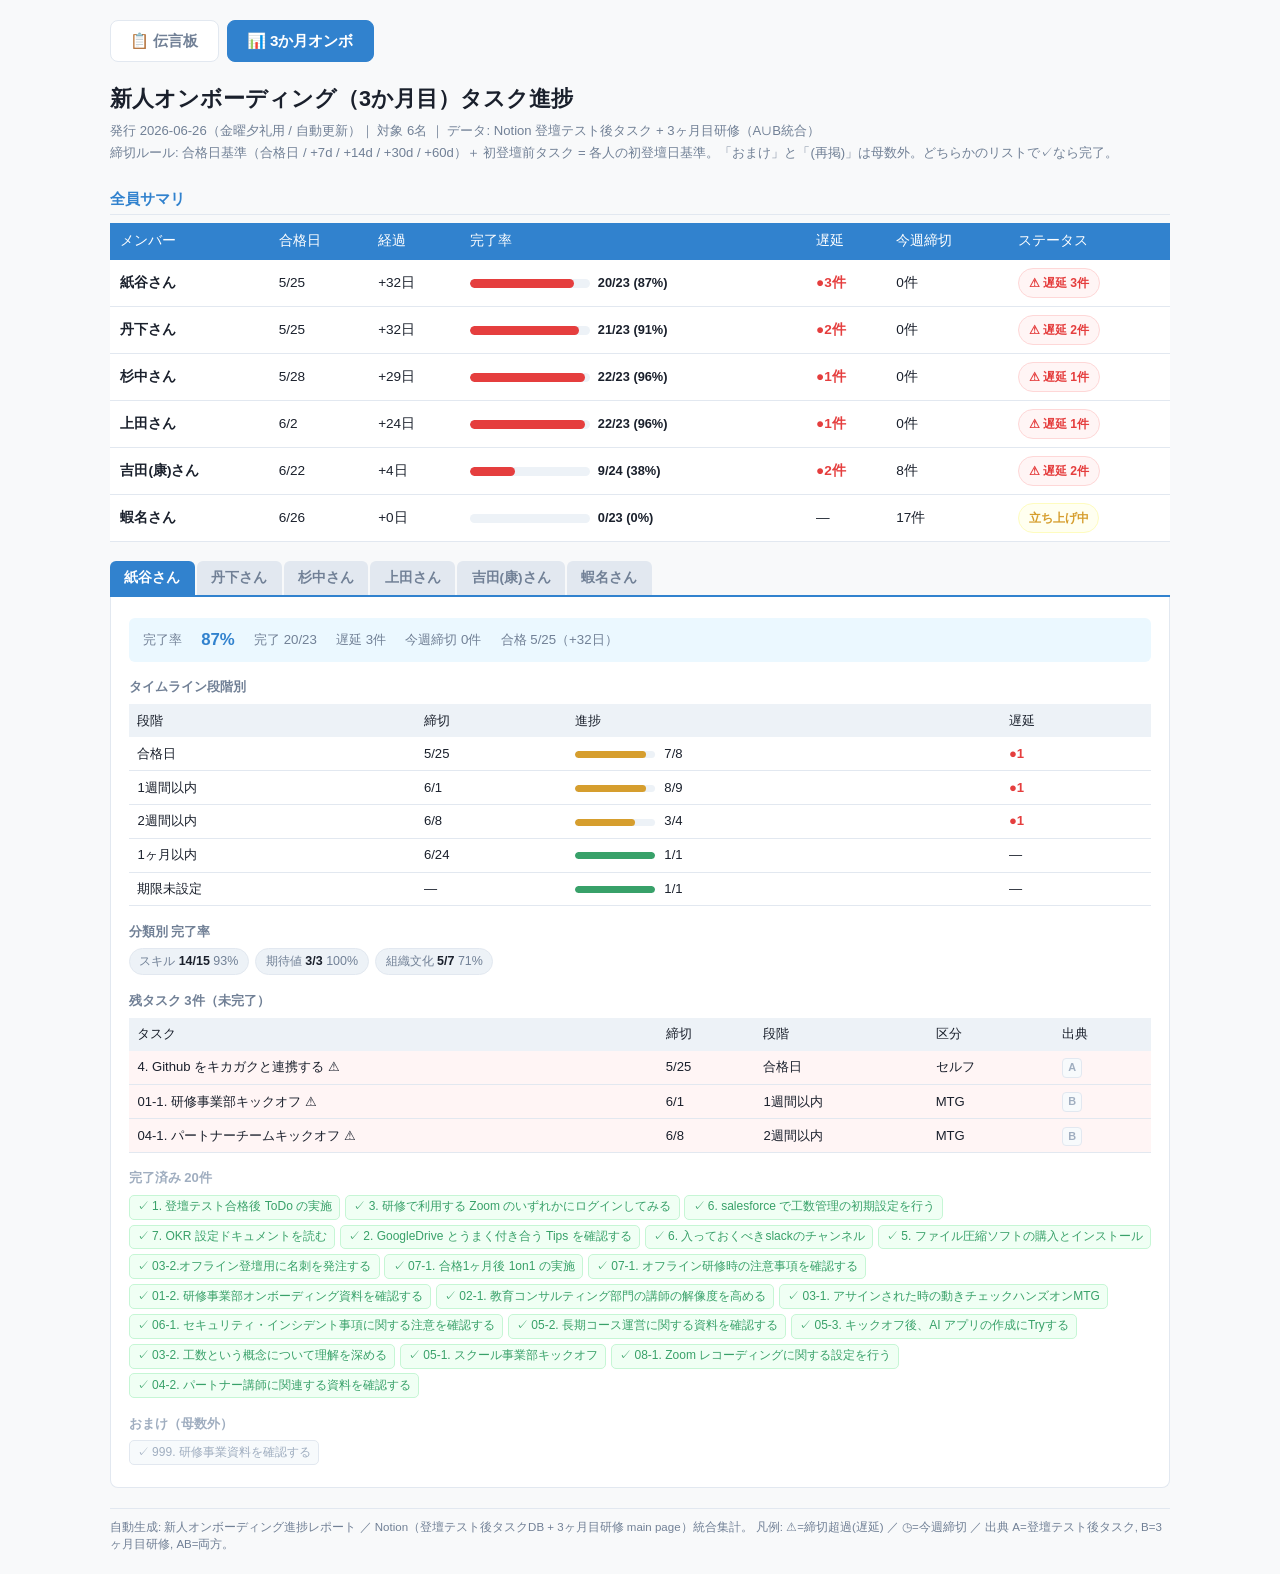
==== commit 7cc02a2f: "report: add top-level tabs (伝言板 / 3か月オンボ); 伝言板 content in persistent dengonban.html Co-Authored-By: " ====
--- a/onboarding/index.html
+++ b/onboarding/index.html
@@ -1,6 +1,6 @@
 <!DOCTYPE html><html lang="ja"><head>
 <meta charset="UTF-8"><meta name="viewport" content="width=device-width, initial-scale=1.0">
-<title>新人オンボーディング進捗 — 2026-06-26 — PMG</title>
+<title>PMG 育成 — 伝言板 / 3か月オンボ — 2026-06-26</title>
 <style>:root{--bg:#f8f9fa;--card:#fff;--border:#e2e8f0;--text:#1a202c;--sub:#718096;--accent:#3182ce;--accent-light:#ebf8ff;--good:#38a169;--warn:#d69e2e;--bad:#e53e3e}
 *{margin:0;padding:0;box-sizing:border-box}
 body{font-family:-apple-system,BlinkMacSystemFont,"Segoe UI","Hiragino Sans",sans-serif;background:var(--bg);color:var(--text);line-height:1.65}
@@ -53,15 +53,49 @@
 .src{display:inline-block;font-size:.68rem;font-weight:700;color:#a0aec0;background:#f7fafc;border:1px solid var(--border);border-radius:4px;padding:0 .3rem}
 
 .footer{margin-top:1.25rem;padding-top:.6rem;border-top:1px solid var(--border);color:var(--sub);font-size:.72rem;line-height:1.5}
+
+/* トップレベルのセクション切り替え（伝言板 / 3か月オンボ） */
+.section-tabs{display:flex;gap:.5rem;margin-bottom:1.2rem;flex-wrap:wrap}
+.section-btn{padding:.6rem 1.2rem;background:var(--card);border:1px solid var(--border);border-radius:8px;cursor:pointer;font-size:.95rem;font-weight:700;color:var(--sub);transition:all .15s}
+.section-btn:hover{border-color:var(--accent);color:var(--accent)}
+.section-btn.active{background:var(--accent);color:#fff;border-color:var(--accent)}
+.section-pane{display:none}
+.section-pane.active{display:block}
 </style></head><body><div class="container">
+<div class="section-tabs">
+<button class="section-btn" onclick="showSection('sec-dengon')">📋 伝言板</button>
+<button class="section-btn active" onclick="showSection('sec-onbo')">📊 3か月オンボ</button>
+</div>
+<div id="sec-dengon" class="section-pane"><!-- ============================================================
+  ▼ 伝言板タブの中身。ここを自由に編集してOK。
+  週次自動更新（generate.py / ルーティン）では一切上書きされません。
+  既存のCSSクラス（score-bar / eval-table / chip / status-card 等）が使えます。
+============================================================ -->
+<h1>📋 伝言板</h1>
+<p class="meta">PMG 育成チーム コミュニケーションプラン｜6月 → 7月の切り替え</p>
+
+<div class="score-bar">
+  <span class="label">ステータス</span><span class="value">下書き中</span>
+  <span class="label">6月→7月の変更点をここに掲載予定</span>
+</div>
+
+<p class="meta" style="margin-top:1rem">（内容は浦本さんの叩きをもとに反映します。ここはプレースホルダーです。）</p>
+</div>
+<div id="sec-onbo" class="section-pane active">
 <h1>新人オンボーディング（3か月目）タスク進捗</h1>
 <p class="meta">発行 2026-06-26（金曜夕礼用 / 自動更新）｜ 対象 6名 ｜ データ: Notion 登壇テスト後タスク + 3ヶ月目研修（A∪B統合）<br>
 締切ルール: 合格日基準（合格日 / +7d / +14d / +30d / +60d）＋ 初登壇前タスク = 各人の初登壇日基準。「おまけ」と「(再掲)」は母数外。どちらかのリストで✓なら完了。</p><h3>全員サマリ</h3><table class="summary-table"><thead><tr><th>メンバー</th><th>合格日</th><th>経過</th><th>完了率</th><th>遅延</th><th>今週締切</th><th>ステータス</th></tr></thead><tbody><tr><td><strong>紙谷さん</strong></td><td>5/25</td><td>+32日</td><td><span class="pbar"><span class="pfill" style="width:87%;background:var(--bad)"></span></span><span class="rate">20/23 (87%)</span></td><td><span class="bad-n">●3件</span></td><td>0件</td><td><span class="status-card status-warn">⚠ 遅延 3件</span></td></tr><tr><td><strong>丹下さん</strong></td><td>5/25</td><td>+32日</td><td><span class="pbar"><span class="pfill" style="width:91%;background:var(--bad)"></span></span><span class="rate">21/23 (91%)</span></td><td><span class="bad-n">●2件</span></td><td>0件</td><td><span class="status-card status-warn">⚠ 遅延 2件</span></td></tr><tr><td><strong>杉中さん</strong></td><td>5/28</td><td>+29日</td><td><span class="pbar"><span class="pfill" style="width:96%;background:var(--bad)"></span></span><span class="rate">22/23 (96%)</span></td><td><span class="bad-n">●1件</span></td><td>0件</td><td><span class="status-card status-warn">⚠ 遅延 1件</span></td></tr><tr><td><strong>上田さん</strong></td><td>6/2</td><td>+24日</td><td><span class="pbar"><span class="pfill" style="width:96%;background:var(--bad)"></span></span><span class="rate">22/23 (96%)</span></td><td><span class="bad-n">●1件</span></td><td>0件</td><td><span class="status-card status-warn">⚠ 遅延 1件</span></td></tr><tr><td><strong>吉田(康)さん</strong></td><td>6/22</td><td>+4日</td><td><span class="pbar"><span class="pfill" style="width:38%;background:var(--bad)"></span></span><span class="rate">9/24 (38%)</span></td><td><span class="bad-n">●2件</span></td><td>8件</td><td><span class="status-card status-warn">⚠ 遅延 2件</span></td></tr><tr><td><strong>蝦名さん</strong></td><td>6/26</td><td>+0日</td><td><span class="pbar"><span class="pfill" style="width:0%;background:var(--warn)"></span></span><span class="rate">0/23 (0%)</span></td><td>—</td><td>17件</td><td><span class="status-card status-ok">立ち上げ中</span></td></tr></tbody></table><div class="tabs"><button class="tab-btn active" onclick="showTab('t0')">紙谷さん</button><button class="tab-btn " onclick="showTab('t1')">丹下さん</button><button class="tab-btn " onclick="showTab('t2')">杉中さん</button><button class="tab-btn " onclick="showTab('t3')">上田さん</button><button class="tab-btn " onclick="showTab('t4')">吉田(康)さん</button><button class="tab-btn " onclick="showTab('t5')">蝦名さん</button></div><div id="t0" class="tab-content active"><div class="score-bar"><span class="label">完了率</span><span class="value">87%</span><span class="label">完了 20/23</span><span class="label">遅延 3件</span><span class="label">今週締切 0件</span><span class="label">合格 5/25（+32日）</span></div><h4>タイムライン段階別</h4><table class="eval-table"><thead><tr><th>段階</th><th>締切</th><th>進捗</th><th>遅延</th></tr></thead><tbody><tr><td>合格日</td><td>5/25</td><td><span class="pbar sm"><span class="pfill" style="width:88%;background:var(--warn)"></span></span> 7/8</td><td><span class="bad-n">●1</span></td></tr><tr><td>1週間以内</td><td>6/1</td><td><span class="pbar sm"><span class="pfill" style="width:89%;background:var(--warn)"></span></span> 8/9</td><td><span class="bad-n">●1</span></td></tr><tr><td>2週間以内</td><td>6/8</td><td><span class="pbar sm"><span class="pfill" style="width:75%;background:var(--warn)"></span></span> 3/4</td><td><span class="bad-n">●1</span></td></tr><tr><td>1ヶ月以内</td><td>6/24</td><td><span class="pbar sm"><span class="pfill" style="width:100%;background:var(--good)"></span></span> 1/1</td><td>—</td></tr><tr><td>期限未設定</td><td>—</td><td><span class="pbar sm"><span class="pfill" style="width:100%;background:var(--good)"></span></span> 1/1</td><td>—</td></tr></tbody></table><h4>分類別 完了率</h4><div class="chip-row"><span class="chip">スキル <b>14/15</b> 93%</span><span class="chip">期待値 <b>3/3</b> 100%</span><span class="chip">組織文化 <b>5/7</b> 71%</span></div><h4>残タスク 3件（未完了）</h4><table class="eval-table"><thead><tr><th>タスク</th><th>締切</th><th>段階</th><th>区分</th><th>出典</th></tr></thead><tbody><tr class="overdue-row"><td>4. Github をキカガクと連携する ⚠</td><td>5/25</td><td>合格日</td><td>セルフ</td><td><span class="src">A</span></td></tr><tr class="overdue-row"><td>01-1. 研修事業部キックオフ ⚠</td><td>6/1</td><td>1週間以内</td><td>MTG</td><td><span class="src">B</span></td></tr><tr class="overdue-row"><td>04-1. パートナーチームキックオフ ⚠</td><td>6/8</td><td>2週間以内</td><td>MTG</td><td><span class="src">B</span></td></tr></tbody></table><h4 class="muted">完了済み 20件</h4><div class="done-list"><span class="done-chip">✓ 1. 登壇テスト合格後 ToDo の実施</span> <span class="done-chip">✓ 3. 研修で利用する Zoom のいずれかにログインしてみる</span> <span class="done-chip">✓ 6. salesforce で工数管理の初期設定を行う</span> <span class="done-chip">✓ 7. OKR 設定ドキュメントを読む</span> <span class="done-chip">✓ 2. GoogleDrive とうまく付き合う Tips を確認する</span> <span class="done-chip">✓ 6. 入っておくべきslackのチャンネル</span> <span class="done-chip">✓ 5. ファイル圧縮ソフトの購入とインストール</span> <span class="done-chip">✓ 03-2.オフライン登壇用に名刺を発注する</span> <span class="done-chip">✓ 07-1. 合格1ヶ月後 1on1 の実施</span> <span class="done-chip">✓ 07-1. オフライン研修時の注意事項を確認する</span> <span class="done-chip">✓ 01-2. 研修事業部オンボーディング資料を確認する</span> <span class="done-chip">✓ 02-1. 教育コンサルティング部門の講師の解像度を高める</span> <span class="done-chip">✓ 03-1. アサインされた時の動きチェックハンズオンMTG</span> <span class="done-chip">✓ 06-1. セキュリティ・インシデント事項に関する注意を確認する</span> <span class="done-chip">✓ 05-2. 長期コース運営に関する資料を確認する</span> <span class="done-chip">✓ 05-3. キックオフ後、AI アプリの作成にTryする</span> <span class="done-chip">✓ 03-2. 工数という概念について理解を深める</span> <span class="done-chip">✓ 05-1. スクール事業部キックオフ</span> <span class="done-chip">✓ 08-1. Zoom レコーディングに関する設定を行う</span> <span class="done-chip">✓ 04-2. パートナー講師に関連する資料を確認する</span></div><h4 class="muted">おまけ（母数外）</h4><div class="done-list"><span class="omake-chip">✓ 999. 研修事業資料を確認する</span></div></div><div id="t1" class="tab-content "><div class="score-bar"><span class="label">完了率</span><span class="value">91%</span><span class="label">完了 21/23</span><span class="label">遅延 2件</span><span class="label">今週締切 0件</span><span class="label">合格 5/25（+32日）</span></div><h4>タイムライン段階別</h4><table class="eval-table"><thead><tr><th>段階</th><th>締切</th><th>進捗</th><th>遅延</th></tr></thead><tbody><tr><td>合格日</td><td>5/25</td><td><span class="pbar sm"><span class="pfill" style="width:100%;background:var(--good)"></span></span> 8/8</td><td>—</td></tr><tr><td>1週間以内</td><td>6/1</td><td><span class="pbar sm"><span class="pfill" style="width:89%;background:var(--warn)"></span></span> 8/9</td><td><span class="bad-n">●1</span></td></tr><tr><td>2週間以内</td><td>6/8</td><td><span class="pbar sm"><span class="pfill" style="width:75%;background:var(--warn)"></span></span> 3/4</td><td><span class="bad-n">●1</span></td></tr><tr><td>1ヶ月以内</td><td>6/24</td><td><span class="pbar sm"><span class="pfill" style="width:100%;background:var(--good)"></span></span> 1/1</td><td>—</td></tr><tr><td>期限未設定</td><td>—</td><td><span class="pbar sm"><span class="pfill" style="width:100%;background:var(--good)"></span></span> 1/1</td><td>—</td></tr></tbody></table><h4>分類別 完了率</h4><div class="chip-row"><span class="chip">スキル <b>15/15</b> 100%</span><span class="chip">期待値 <b>2/3</b> 67%</span><span class="chip">組織文化 <b>6/7</b> 86%</span></div><h4>残タスク 2件（未完了）</h4><table class="eval-table"><thead><tr><th>タスク</th><th>締切</th><th>段階</th><th>区分</th><th>出典</th></tr></thead><tbody><tr class="overdue-row"><td>02-1. 教育コンサルティング部門の講師の解像度を高める ⚠</td><td>6/1</td><td>1週間以内</td><td>MTG</td><td><span class="src">B</span></td></tr><tr class="overdue-row"><td>04-1. パートナーチームキックオフ ⚠</td><td>6/8</td><td>2週間以内</td><td>MTG</td><td><span class="src">B</span></td></tr></tbody></table><h4 class="muted">完了済み 21件</h4><div class="done-list"><span class="done-chip">✓ 4. Github をキカガクと連携する</span> <span class="done-chip">✓ 6. salesforce で工数管理の初期設定を行う</span> <span class="done-chip">✓ 6. 入っておくべきslackのチャンネル</span> <span class="done-chip">✓ 2. GoogleDrive とうまく付き合う Tips を確認する</span> <span class="done-chip">✓ 3. 研修で利用する Zoom のいずれかにログインしてみる</span> <span class="done-chip">✓ 5. ファイル圧縮ソフトの購入とインストール</span> <span class="done-chip">✓ 7. OKR 設定ドキュメントを読む</span> <span class="done-chip">✓ 1. 登壇テスト合格後 ToDo の実施</span> <span class="done-chip">✓ 03-2. オフライン登壇用に名刺を発注する</span> <span class="done-chip">✓ 07-1. 合格1ヶ月後 1on1 の実施</span> <span class="done-chip">✓ 01-1. 研修事業部キックオフ</span> <span class="done-chip">✓ 03-1. アサインされた時の動きチェックハンズオンMTG</span> <span class="done-chip">✓ 05-2. 長期コース運営に関する資料を確認する</span> <span class="done-chip">✓ 08-1. Zoom レコーディングに関する設定を行う</span> <span class="done-chip">✓ 01-2. 研修事業部オンボーディング資料を確認する</span> <span class="done-chip">✓ 05-3. キックオフ後、AI アプリの作成にTryする</span> <span class="done-chip">✓ 06-1. セキュリティ・インシデント事項に関する注意を確認する</span> <span class="done-chip">✓ 05-1. スクール事業部キックオフ</span> <span class="done-chip">✓ 07-1. オフライン研修時の注意事項を確認する</span> <span class="done-chip">✓ 03-2. 工数という概念について理解を深める</span> <span class="done-chip">✓ 04-2. パートナー講師に関連する資料を確認する</span></div><h4 class="muted">おまけ（母数外）</h4><div class="done-list"><span class="omake-chip">— 999. 研修事業資料を確認する</span></div></div><div id="t2" class="tab-content "><div class="score-bar"><span class="label">完了率</span><span class="value">96%</span><span class="label">完了 22/23</span><span class="label">遅延 1件</span><span class="label">今週締切 0件</span><span class="label">合格 5/28（+29日）</span></div><h4>タイムライン段階別</h4><table class="eval-table"><thead><tr><th>段階</th><th>締切</th><th>進捗</th><th>遅延</th></tr></thead><tbody><tr><td>合格日</td><td>5/28</td><td><span class="pbar sm"><span class="pfill" style="width:100%;background:var(--good)"></span></span> 8/8</td><td>—</td></tr><tr><td>1週間以内</td><td>6/4</td><td><span class="pbar sm"><span class="pfill" style="width:100%;background:var(--good)"></span></span> 9/9</td><td>—</td></tr><tr><td>2週間以内</td><td>6/11</td><td><span class="pbar sm"><span class="pfill" style="width:75%;background:var(--warn)"></span></span> 3/4</td><td><span class="bad-n">●1</span></td></tr><tr><td>1ヶ月以内</td><td>6/27</td><td><span class="pbar sm"><span class="pfill" style="width:100%;background:var(--good)"></span></span> 1/1</td><td>—</td></tr><tr><td>期限未設定</td><td>—</td><td><span class="pbar sm"><span class="pfill" style="width:100%;background:var(--good)"></span></span> 1/1</td><td>—</td></tr></tbody></table><h4>分類別 完了率</h4><div class="chip-row"><span class="chip">スキル <b>15/15</b> 100%</span><span class="chip">期待値 <b>3/3</b> 100%</span><span class="chip">組織文化 <b>6/7</b> 86%</span></div><h4>残タスク 1件（未完了）</h4><table class="eval-table"><thead><tr><th>タスク</th><th>締切</th><th>段階</th><th>区分</th><th>出典</th></tr></thead><tbody><tr class="overdue-row"><td>04-1. パートナーチームキックオフ ⚠</td><td>6/11</td><td>2週間以内</td><td>MTG</td><td><span class="src">B</span></td></tr></tbody></table><h4 class="muted">完了済み 22件</h4><div class="done-list"><span class="done-chip">✓ 3. 研修で利用する Zoom のいずれかにログインしてみる</span> <span class="done-chip">✓ 5. ファイル圧縮ソフトの購入とインストール</span> <span class="done-chip">✓ 6. 入っておくべきslackのチャンネル</span> <span class="done-chip">✓ 2. GoogleDrive とうまく付き合う Tips を確認する</span> <span class="done-chip">✓ 6. salesforce で工数管理の初期設定を行う</span> <span class="done-chip">✓ 4. Github をキカガクと連携する</span> <span class="done-chip">✓ 7. OKR 設定ドキュメントを読む</span> <span class="done-chip">✓ 1. 登壇テスト合格後 ToDo の実施</span> <span class="done-chip">✓ 03-2. オフライン登壇用に名刺を発注する</span> <span class="done-chip">✓ 08-1. Zoom レコーディングに関する設定を行う</span> <span class="done-chip">✓ 07-1. 合格1ヶ月後 1on1 の実施</span> <span class="done-chip">✓ 01-2. 研修事業部オンボーディング資料を確認する</span> <span class="done-chip">✓ 05-2. 長期コース運営に関する資料を確認する</span> <span class="done-chip">✓ 03-2. 工数という概念について理解を深める</span> <span class="done-chip">✓ 02-1. 教育コンサルティング部門の講師の解像度を高める</span> <span class="done-chip">✓ 05-3. キックオフ後、AI アプリの作成にTryする</span> <span class="done-chip">✓ 06-1. セキュリティ・インシデント事項に関する注意を確認する</span> <span class="done-chip">✓ 03-1. アサインされた時の動きチェックハンズオンMTG</span> <span class="done-chip">✓ 04-2. パートナー講師に関連する資料を確認する</span> <span class="done-chip">✓ 01-1. 研修事業部キックオフ</span> <span class="done-chip">✓ 07-1. オフライン研修時の注意事項を確認する</span> <span class="done-chip">✓ 05-1. スクール事業部キックオフ</span></div><h4 class="muted">おまけ（母数外）</h4><div class="done-list"><span class="omake-chip">✓ 999. 研修事業資料を確認する</span></div></div><div id="t3" class="tab-content "><div class="score-bar"><span class="label">完了率</span><span class="value">96%</span><span class="label">完了 22/23</span><span class="label">遅延 1件</span><span class="label">今週締切 0件</span><span class="label">合格 6/2（+24日）</span></div><h4>タイムライン段階別</h4><table class="eval-table"><thead><tr><th>段階</th><th>締切</th><th>進捗</th><th>遅延</th></tr></thead><tbody><tr><td>合格日</td><td>6/2</td><td><span class="pbar sm"><span class="pfill" style="width:100%;background:var(--good)"></span></span> 8/8</td><td>—</td></tr><tr><td>1週間以内</td><td>6/9</td><td><span class="pbar sm"><span class="pfill" style="width:100%;background:var(--good)"></span></span> 9/9</td><td>—</td></tr><tr><td>2週間以内</td><td>6/16</td><td><span class="pbar sm"><span class="pfill" style="width:75%;background:var(--warn)"></span></span> 3/4</td><td><span class="bad-n">●1</span></td></tr><tr><td>1ヶ月以内</td><td>7/2</td><td><span class="pbar sm"><span class="pfill" style="width:100%;background:var(--good)"></span></span> 1/1</td><td>—</td></tr><tr><td>期限未設定</td><td>—</td><td><span class="pbar sm"><span class="pfill" style="width:100%;background:var(--good)"></span></span> 1/1</td><td>—</td></tr></tbody></table><h4>分類別 完了率</h4><div class="chip-row"><span class="chip">スキル <b>15/15</b> 100%</span><span class="chip">期待値 <b>3/3</b> 100%</span><span class="chip">組織文化 <b>6/7</b> 86%</span></div><h4>残タスク 1件（未完了）</h4><table class="eval-table"><thead><tr><th>タスク</th><th>締切</th><th>段階</th><th>区分</th><th>出典</th></tr></thead><tbody><tr class="overdue-row"><td>04-1. パートナーチームキックオフ ⚠</td><td>6/16</td><td>2週間以内</td><td>MTG</td><td><span class="src">B</span></td></tr></tbody></table><h4 class="muted">完了済み 22件</h4><div class="done-list"><span class="done-chip">✓ 1. 登壇テスト合格後 ToDo の実施</span> <span class="done-chip">✓ 5. ファイル圧縮ソフトの購入とインストール</span> <span class="done-chip">✓ 6. salesforce で工数管理の初期設定を行う</span> <span class="done-chip">✓ 4. Github をキカガクと連携する</span> <span class="done-chip">✓ 2. GoogleDrive とうまく付き合う Tips を確認する</span> <span class="done-chip">✓ 6. 入っておくべきslackのチャンネル</span> <span class="done-chip">✓ 3. 研修で利用する Zoom のいずれかにログインしてみる</span> <span class="done-chip">✓ 7. OKR 設定ドキュメントを読む</span> <span class="done-chip">✓ 03-2.オフライン登壇用に名刺を発注する</span> <span class="done-chip">✓ 04-2. パートナー講師に関連する資料を確認する</span> <span class="done-chip">✓ 07-1. 合格1ヶ月後 1on1 の実施</span> <span class="done-chip">✓ 05-3. キックオフ後、AI アプリの作成にTryする</span> <span class="done-chip">✓ 01-2. 研修事業部オンボーディング資料を確認する</span> <span class="done-chip">✓ 05-2. 長期コース運営に関する資料を確認する</span> <span class="done-chip">✓ 08-1. Zoom レコーディングに関する設定を行う</span> <span class="done-chip">✓ 07-1. オフライン研修時の注意事項を確認する</span> <span class="done-chip">✓ 03-1. アサインされた時の動きチェックハンズオンMTG</span> <span class="done-chip">✓ 05-1. スクール事業部キックオフ</span> <span class="done-chip">✓ 06-1. セキュリティ・インシデント事項に関する注意を確認する</span> <span class="done-chip">✓ 03-2. 工数という概念について理解を深める</span> <span class="done-chip">✓ 02-1. 教育コンサルティング部門の講師の解像度を高める</span> <span class="done-chip">✓ 01-1. 研修事業部キックオフ</span></div><h4 class="muted">おまけ（母数外）</h4><div class="done-list"><span class="omake-chip">✓ 999. 研修事業資料を確認する</span></div></div><div id="t4" class="tab-content "><div class="score-bar"><span class="label">完了率</span><span class="value">38%</span><span class="label">完了 9/24</span><span class="label">遅延 2件</span><span class="label">今週締切 8件</span><span class="label">合格 6/22（+4日）</span></div><h4>タイムライン段階別</h4><table class="eval-table"><thead><tr><th>段階</th><th>締切</th><th>進捗</th><th>遅延</th></tr></thead><tbody><tr><td>合格日</td><td>6/22</td><td><span class="pbar sm"><span class="pfill" style="width:71%;background:var(--warn)"></span></span> 5/7</td><td><span class="bad-n">●2</span></td></tr><tr><td>1週間以内</td><td>6/29</td><td><span class="pbar sm"><span class="pfill" style="width:27%;background:var(--warn)"></span></span> 3/11</td><td>—</td></tr><tr><td>2週間以内</td><td>7/6</td><td><span class="pbar sm"><span class="pfill" style="width:20%;background:var(--warn)"></span></span> 1/5</td><td>—</td></tr><tr><td>1ヶ月以内</td><td>7/22</td><td><span class="pbar sm"><span class="pfill" style="width:0%;background:#cbd5e0"></span></span> 0/1</td><td>—</td></tr></tbody></table><h4>分類別 完了率</h4><div class="chip-row"><span class="chip">スキル <b>7/16</b> 44%</span><span class="chip">期待値 <b>0/2</b> 0%</span><span class="chip">組織文化 <b>3/7</b> 43%</span></div><h4>残タスク 15件（未完了）</h4><table class="eval-table"><thead><tr><th>タスク</th><th>締切</th><th>段階</th><th>区分</th><th>出典</th></tr></thead><tbody><tr class="overdue-row"><td>1. 登壇テスト合格後 ToDo の実施 ⚠</td><td>6/22</td><td>合格日</td><td>セルフ</td><td><span class="src">A</span></td></tr><tr class="overdue-row"><td>4. Github をキカガクと連携する ⚠</td><td>6/22</td><td>合格日</td><td>セルフ</td><td><span class="src">A</span></td></tr><tr class="soon-row"><td>05-3. キックオフ後、AI アプリの作成にTryする ◷</td><td>6/29</td><td>1週間以内</td><td>セルフ</td><td><span class="src">B</span></td></tr><tr class="soon-row"><td>01-2. 研修事業部オンボーディング資料を確認する ◷</td><td>6/29</td><td>1週間以内</td><td>セルフ</td><td><span class="src">B</span></td></tr><tr class="soon-row"><td>02-1. 教育コンサルティング部門の講師の解像度を高める ◷</td><td>6/29</td><td>1週間以内</td><td>MTG</td><td><span class="src">B</span></td></tr><tr class="soon-row"><td>05-2. 長期コース運営に関する資料を確認する ◷</td><td>6/29</td><td>1週間以内</td><td>セルフ</td><td><span class="src">B</span></td></tr><tr class="soon-row"><td>01-1. 研修事業部キックオフ ◷</td><td>6/29</td><td>1週間以内</td><td>MTG</td><td><span class="src">B</span></td></tr><tr class="soon-row"><td>05-1. スクール事業部キックオフ ◷</td><td>6/29</td><td>1週間以内</td><td>MTG</td><td><span class="src">B</span></td></tr><tr class="soon-row"><td>03-3.休日勤務と振替休日 / 移動時間の考え方 ◷</td><td>6/29</td><td>1週間以内</td><td>セルフ</td><td><span class="src">B</span></td></tr><tr class="soon-row"><td>今後の業務内容の確認と準備 ◷</td><td>6/29</td><td>1週間以内</td><td>セルフ</td><td><span class="src">B</span></td></tr><tr class=""><td>04-2. パートナー講師に関連する資料を確認する</td><td>7/6</td><td>2週間以内</td><td>セルフ</td><td><span class="src">B</span></td></tr><tr class=""><td>06-2. 講義オペレーション（Ops企画）キックオフ</td><td>7/6</td><td>2週間以内</td><td>MTG</td><td><span class="src">B</span></td></tr><tr class=""><td>04-1. パートナーチームキックオフ</td><td>7/6</td><td>2週間以内</td><td>MTG</td><td><span class="src">B</span></td></tr><tr class=""><td>06-1. セキュリティ・インシデント事項に関する注意を確認する</td><td>7/6</td><td>2週間以内</td><td>セルフ</td><td><span class="src">B</span></td></tr><tr class=""><td>07-1. オフライン研修時の注意事項を確認する</td><td>7/22</td><td>1ヶ月以内</td><td>セルフ</td><td><span class="src">B</span></td></tr></tbody></table><h4 class="muted">完了済み 9件</h4><div class="done-list"><span class="done-chip">✓ 7. 入っておくべきslackのチャンネル</span> <span class="done-chip">✓ 2. GoogleDrive とうまく付き合う Tips を確認する</span> <span class="done-chip">✓ 5. ファイル圧縮ソフトの購入とインストール</span> <span class="done-chip">✓ 3. 研修で利用する Zoom のいずれかにログインしてみる</span> <span class="done-chip">✓ 6. salesforce で工数管理の初期設定を行う</span> <span class="done-chip">✓ 07-1. 合格2週間後 1on1 の実施</span> <span class="done-chip">✓ 03-2. 工数という概念について理解を深める</span> <span class="done-chip">✓ 03-2.オフライン登壇用に名刺を発注する</span> <span class="done-chip">✓ 03-1. アサインされた時の動きチェックハンズオンMTG</span></div><h4 class="muted">おまけ（母数外）</h4><div class="done-list"><span class="omake-chip">— 999. 研修事業資料を確認する</span></div></div><div id="t5" class="tab-content "><div class="score-bar"><span class="label">完了率</span><span class="value">0%</span><span class="label">完了 0/23</span><span class="label">遅延 0件</span><span class="label">今週締切 17件</span><span class="label">合格 6/26（+0日）</span></div><h4>タイムライン段階別</h4><table class="eval-table"><thead><tr><th>段階</th><th>締切</th><th>進捗</th><th>遅延</th></tr></thead><tbody><tr><td>合格日</td><td>6/26</td><td><span class="pbar sm"><span class="pfill" style="width:0%;background:#cbd5e0"></span></span> 0/6</td><td>—</td></tr><tr><td>1週間以内</td><td>7/3</td><td><span class="pbar sm"><span class="pfill" style="width:0%;background:#cbd5e0"></span></span> 0/11</td><td>—</td></tr><tr><td>2週間以内</td><td>7/10</td><td><span class="pbar sm"><span class="pfill" style="width:0%;background:#cbd5e0"></span></span> 0/5</td><td>—</td></tr><tr><td>1ヶ月以内</td><td>7/26</td><td><span class="pbar sm"><span class="pfill" style="width:0%;background:#cbd5e0"></span></span> 0/1</td><td>—</td></tr></tbody></table><h4>分類別 完了率</h4><div class="chip-row"><span class="chip">スキル <b>0/16</b> 0%</span><span class="chip">期待値 <b>0/2</b> 0%</span><span class="chip">組織文化 <b>0/6</b> 0%</span></div><h4>残タスク 23件（未完了）</h4><table class="eval-table"><thead><tr><th>タスク</th><th>締切</th><th>段階</th><th>区分</th><th>出典</th></tr></thead><tbody><tr class="soon-row"><td>2. GoogleDrive とうまく付き合う Tips を確認する ◷</td><td>6/26</td><td>合格日</td><td>セルフ</td><td><span class="src">A</span></td></tr><tr class="soon-row"><td>4. Github をキカガクと連携する ◷</td><td>6/26</td><td>合格日</td><td>セルフ</td><td><span class="src">A</span></td></tr><tr class="soon-row"><td>1. 登壇テスト合格後 ToDo の実施 ◷</td><td>6/26</td><td>合格日</td><td>セルフ</td><td><span class="src">A</span></td></tr><tr class="soon-row"><td>3. 研修で利用する Zoom のいずれかにログインしてみる ◷</td><td>6/26</td><td>合格日</td><td>セルフ</td><td><span class="src">A</span></td></tr><tr class="soon-row"><td>7. 入っておくべきslackのチャンネル ◷</td><td>6/26</td><td>合格日</td><td>セルフ</td><td><span class="src">A</span></td></tr><tr class="soon-row"><td>5. ファイル圧縮ソフトの購入とインストール ◷</td><td>6/26</td><td>合格日</td><td>セルフ</td><td><span class="src">A</span></td></tr><tr class="soon-row"><td>03-2. 工数という概念について理解を深める ◷</td><td>7/3</td><td>1週間以内</td><td>ハンズオン</td><td><span class="src">B</span></td></tr><tr class="soon-row"><td>03-2.オフライン登壇用に名刺を発注する ◷</td><td>7/3</td><td>1週間以内</td><td>ハンズオン</td><td><span class="src">B</span></td></tr><tr class="soon-row"><td>今後の業務内容の確認と準備 ◷</td><td>7/3</td><td>1週間以内</td><td>セルフ</td><td><span class="src">B</span></td></tr><tr class="soon-row"><td>05-2. 長期コース運営に関する資料を確認する ◷</td><td>7/3</td><td>1週間以内</td><td>セルフ</td><td><span class="src">B</span></td></tr><tr class="soon-row"><td>03-3.休日勤務と振替休日 / 移動時間の考え方 ◷</td><td>7/3</td><td>1週間以内</td><td>セルフ</td><td><span class="src">B</span></td></tr><tr class="soon-row"><td>02-1. 教育コンサルティング部門の講師の解像度を高める ◷</td><td>7/3</td><td>1週間以内</td><td>MTG</td><td><span class="src">B</span></td></tr><tr class="soon-row"><td>03-1. アサインされた時の動きチェックハンズオンMTG ◷</td><td>7/3</td><td>1週間以内</td><td>ハンズオン</td><td><span class="src">B</span></td></tr><tr class="soon-row"><td>01-1. 研修事業部キックオフ ◷</td><td>7/3</td><td>1週間以内</td><td>MTG</td><td><span class="src">B</span></td></tr><tr class="soon-row"><td>05-3. キックオフ後、AI アプリの作成にTryする ◷</td><td>7/3</td><td>1週間以内</td><td>セルフ</td><td><span class="src">B</span></td></tr><tr class="soon-row"><td>01-2. 研修事業部オンボーディング資料を確認する ◷</td><td>7/3</td><td>1週間以内</td><td>セルフ</td><td><span class="src">B</span></td></tr><tr class="soon-row"><td>05-1. スクール事業部キックオフ ◷</td><td>7/3</td><td>1週間以内</td><td>MTG</td><td><span class="src">B</span></td></tr><tr class=""><td>06-2. 講義オペレーション（Ops企画）キックオフ</td><td>7/10</td><td>2週間以内</td><td>MTG</td><td><span class="src">B</span></td></tr><tr class=""><td>07-1. 合格2週間後 1on1 の実施</td><td>7/10</td><td>2週間以内</td><td>MTG</td><td><span class="src">B</span></td></tr><tr class=""><td>04-1. パートナーチームキックオフ</td><td>7/10</td><td>2週間以内</td><td>MTG</td><td><span class="src">B</span></td></tr><tr class=""><td>06-1. セキュリティ・インシデント事項に関する注意を確認する</td><td>7/10</td><td>2週間以内</td><td>セルフ</td><td><span class="src">B</span></td></tr><tr class=""><td>04-2. パートナー講師に関連する資料を確認する</td><td>7/10</td><td>2週間以内</td><td>セルフ</td><td><span class="src">B</span></td></tr><tr class=""><td>07-1. オフライン研修時の注意事項を確認する</td><td>7/26</td><td>1ヶ月以内</td><td>セルフ</td><td><span class="src">B</span></td></tr></tbody></table><h4 class="muted">完了済み 0件</h4><div class="done-list"></div><h4 class="muted">おまけ（母数外）</h4><div class="done-list"><span class="omake-chip">— 999. 研修事業資料を確認する</span></div></div><div class="footer">自動生成: 新人オンボーディング進捗レポート ／ Notion（登壇テスト後タスクDB + 3ヶ月目研修 main page）統合集計。
-凡例: ⚠=締切超過(遅延) ／ ◷=今週締切 ／ 出典 A=登壇テスト後タスク, B=3ヶ月目研修, AB=両方。</div></div>
+凡例: ⚠=締切超過(遅延) ／ ◷=今週締切 ／ 出典 A=登壇テスト後タスク, B=3ヶ月目研修, AB=両方。</div></div></div>
 <script>
 function showTab(id){
-  document.querySelectorAll('.tab-content').forEach(e=>e.classList.remove('active'));
-  document.querySelectorAll('.tab-btn').forEach(e=>e.classList.remove('active'));
+  document.querySelectorAll('#sec-onbo .tab-content').forEach(e=>e.classList.remove('active'));
+  document.querySelectorAll('#sec-onbo .tab-btn').forEach(e=>e.classList.remove('active'));
+  document.getElementById(id).classList.add('active');
+  event.target.classList.add('active');
+}
+function showSection(id){
+  document.querySelectorAll('.section-pane').forEach(e=>e.classList.remove('active'));
+  document.querySelectorAll('.section-btn').forEach(e=>e.classList.remove('active'));
   document.getElementById(id).classList.add('active');
   event.target.classList.add('active');
 }
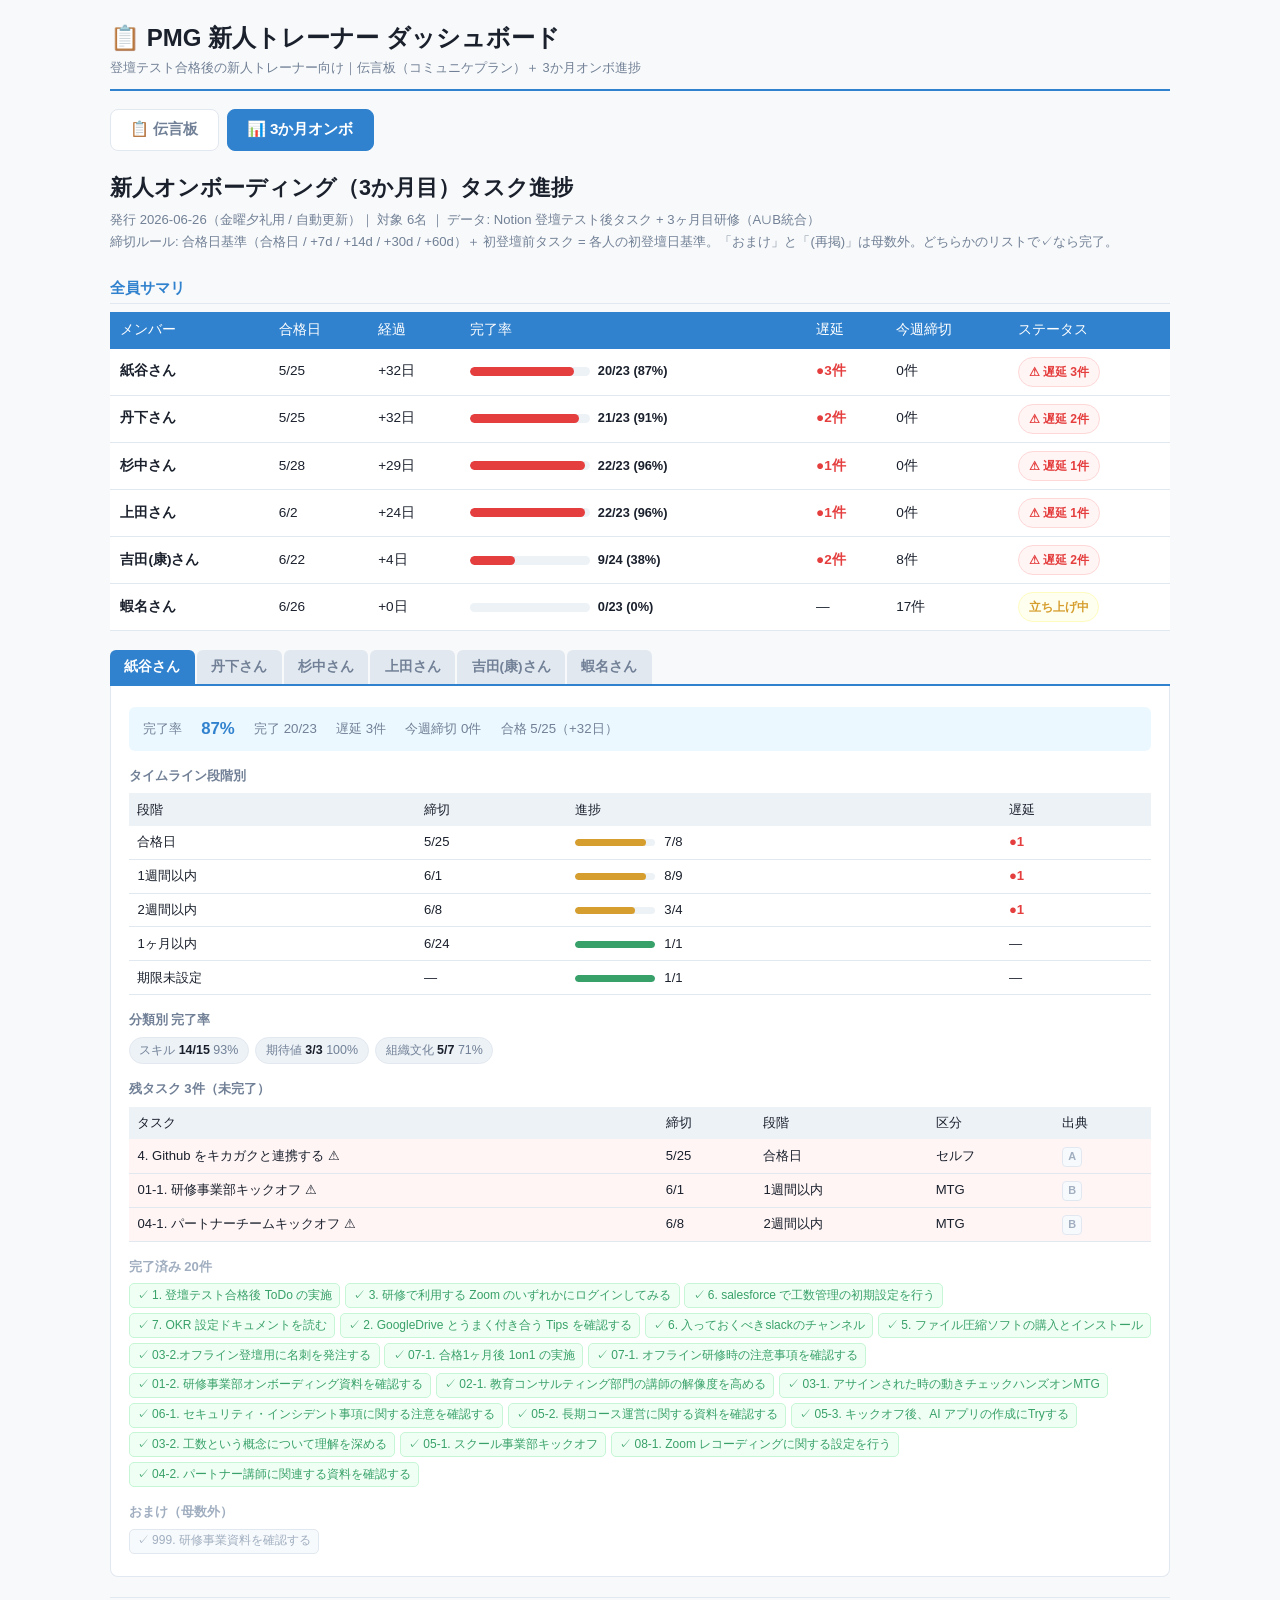
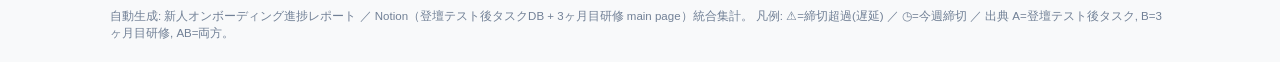
==== commit 560d135a: "report: add top-level page title 'PMG 新人トレーナー ダッシュボード' Co-Authored-By: Claude Opus 4.8 (1M context) " ====
--- a/onboarding/index.html
+++ b/onboarding/index.html
@@ -1,6 +1,6 @@
 <!DOCTYPE html><html lang="ja"><head>
 <meta charset="UTF-8"><meta name="viewport" content="width=device-width, initial-scale=1.0">
-<title>PMG 育成 — 伝言板 / 3か月オンボ — 2026-06-26</title>
+<title>PMG 新人トレーナー ダッシュボード — 2026-06-26</title>
 <style>:root{--bg:#f8f9fa;--card:#fff;--border:#e2e8f0;--text:#1a202c;--sub:#718096;--accent:#3182ce;--accent-light:#ebf8ff;--good:#38a169;--warn:#d69e2e;--bad:#e53e3e}
 *{margin:0;padding:0;box-sizing:border-box}
 body{font-family:-apple-system,BlinkMacSystemFont,"Segoe UI","Hiragino Sans",sans-serif;background:var(--bg);color:var(--text);line-height:1.65}
@@ -54,6 +54,11 @@
 
 .footer{margin-top:1.25rem;padding-top:.6rem;border-top:1px solid var(--border);color:var(--sub);font-size:.72rem;line-height:1.5}
 
+/* ページ全体タイトル */
+.page-head{margin:.1rem 0 1.1rem;padding-bottom:.7rem;border-bottom:2px solid var(--accent)}
+.page-title{font-size:1.5rem;margin:0;line-height:1.3}
+.page-sub{font-size:.8rem;color:var(--sub);margin-top:.25rem}
+
 /* トップレベルのセクション切り替え（伝言板 / 3か月オンボ） */
 .section-tabs{display:flex;gap:.5rem;margin-bottom:1.2rem;flex-wrap:wrap}
 .section-btn{padding:.6rem 1.2rem;background:var(--card);border:1px solid var(--border);border-radius:8px;cursor:pointer;font-size:.95rem;font-weight:700;color:var(--sub);transition:all .15s}
@@ -61,7 +66,32 @@
 .section-btn.active{background:var(--accent);color:#fff;border-color:var(--accent)}
 .section-pane{display:none}
 .section-pane.active{display:block}
+
+/* 伝言板：ヒーロー＋変更カード（見せる用） */
+.dengon-hero{background:linear-gradient(135deg,#ebf8ff,#e6fffa);border:1px solid #bee3f8;border-radius:12px;padding:1.1rem 1.3rem;margin:.4rem 0 1.5rem}
+.dengon-hero .eyebrow{font-size:.74rem;font-weight:800;color:var(--accent);letter-spacing:.06em}
+.dengon-hero h2{font-size:1.3rem;line-height:1.45;margin:.25rem 0 .5rem;color:var(--text)}
+.dengon-hero p{font-size:.86rem;color:var(--sub);margin:0;line-height:1.6}
+.chg-list{display:flex;flex-direction:column;gap:.8rem}
+.chg-card{background:var(--card);border:1px solid var(--border);border-left:4px solid var(--accent);border-radius:10px;padding:.9rem 1.05rem;box-shadow:0 1px 2px rgba(0,0,0,.03)}
+.chg-card.nochange{border-left-color:var(--good)}
+.chg-head{font-size:1rem;font-weight:800;margin-bottom:.6rem;display:flex;align-items:center;gap:.4rem;flex-wrap:wrap}
+.chg-flow{display:flex;align-items:stretch;gap:.6rem;flex-wrap:wrap}
+.chg-box{flex:1 1 210px;border-radius:8px;padding:.55rem .75rem;font-size:.92rem;line-height:1.45}
+.chg-box .t{display:block;font-size:.68rem;font-weight:800;margin-bottom:.15rem;letter-spacing:.04em}
+.chg-before{background:#f7fafc;color:var(--sub);border:1px dashed #cbd5e0}
+.chg-before .t{color:#a0aec0}
+.chg-after{background:var(--accent-light);color:var(--text);border:1px solid #90cdf4;font-weight:700}
+.chg-after .t{color:var(--accent)}
+.chg-arrow{display:flex;align-items:center;justify-content:center;font-size:1.4rem;font-weight:800;color:var(--accent)}
+.chg-note{margin-top:.55rem;font-size:.8rem;color:var(--sub)}
+.chg-note.warn{color:var(--warn);font-weight:600}
+@media(max-width:560px){.chg-arrow{width:100%;transform:rotate(90deg);margin:.1rem 0}}
 </style></head><body><div class="container">
+<div class="page-head">
+<h1 class="page-title">📋 PMG 新人トレーナー ダッシュボード</h1>
+<p class="page-sub">登壇テスト合格後の新人トレーナー向け｜伝言板（コミュニケプラン）＋ 3か月オンボ進捗</p>
+</div>
 <div class="section-tabs">
 <button class="section-btn" onclick="showSection('sec-dengon')">📋 伝言板</button>
 <button class="section-btn active" onclick="showSection('sec-onbo')">📊 3か月オンボ</button>
@@ -69,17 +99,74 @@
 <div id="sec-dengon" class="section-pane"><!-- ============================================================
   ▼ 伝言板タブの中身。ここを自由に編集してOK。
   週次自動更新（generate.py / ルーティン）では一切上書きされません。
-  既存のCSSクラス（score-bar / eval-table / chip / status-card 等）が使えます。
+  既存のCSSクラス（dengon-hero / chg-card / status-card 等）が使えます。
 ============================================================ -->
 <h1>📋 伝言板</h1>
-<p class="meta">PMG 育成チーム コミュニケーションプラン｜6月 → 7月の切り替え</p>
+<p class="meta">PMG 育成 — 新人コミュニケーションプラン｜最終更新 2026-06-26</p>
 
-<div class="score-bar">
-  <span class="label">ステータス</span><span class="value">下書き中</span>
-  <span class="label">6月→7月の変更点をここに掲載予定</span>
+<div class="dengon-hero">
+  <div class="eyebrow">大前提 ／ 7月からの変更</div>
+  <h2>🔀 登壇テスト合格者は「PMG 配属」→「チーム配属」へ</h2>
+  <p>これまで登壇テスト合格後2か月は <b>PMG 配属</b> でしたが、<b>7月より SDG の各チームへ配属</b>します。<br>
+  理由：SDG の各チームが Biz / DS の領域分けでなくなり、どちらの領域でも登壇できるようになったため。</p>
 </div>
 
-<p class="meta" style="margin-top:1rem">（内容は浦本さんの叩きをもとに反映します。ここはプレースホルダーです。）</p>
+<h3>6月 → 7月 の変更点</h3>
+<div class="chg-list">
+
+  <div class="chg-card">
+    <div class="chg-head">🏢 所属チーム</div>
+    <div class="chg-flow">
+      <div class="chg-box chg-before"><span class="t">〜6月</span>登壇テスト2ヶ月後まで PMG 配属</div>
+      <div class="chg-arrow">→</div>
+      <div class="chg-box chg-after"><span class="t">7月〜</span>SDG の各チームに配属</div>
+    </div>
+  </div>
+
+  <div class="chg-card">
+    <div class="chg-head">📅 朝夕礼スタイル</div>
+    <div class="chg-flow">
+      <div class="chg-box chg-before"><span class="t">〜6月</span>月・水・金</div>
+      <div class="chg-arrow">→</div>
+      <div class="chg-box chg-after"><span class="t">7月〜</span>火・木</div>
+    </div>
+  </div>
+
+  <div class="chg-card">
+    <div class="chg-head">☀️ 朝チェックイン</div>
+    <div class="chg-flow">
+      <div class="chg-box chg-before"><span class="t">〜6月</span><code>PMG rookie</code> スレッドに投稿</div>
+      <div class="chg-arrow">→</div>
+      <div class="chg-box chg-after"><span class="t">7月〜</span>所属チームのスレッドに投稿</div>
+    </div>
+  </div>
+
+  <div class="chg-card">
+    <div class="chg-head">🤝 1on1 の実施</div>
+    <div class="chg-flow">
+      <div class="chg-box chg-before"><span class="t">〜6月</span>浦本＝毎週／勇太さん＝隔週</div>
+      <div class="chg-arrow">→</div>
+      <div class="chg-box chg-after"><span class="t">7月〜</span>浦本・勇太さんで隔週（＝毎週、どちらかと実施）</div>
+    </div>
+    <div class="chg-note warn">⚠ 配属チームのリーダーとの 1on1 は要確認</div>
+  </div>
+
+  <div class="chg-card">
+    <div class="chg-head">⏱️ 工数（PMG 確保）</div>
+    <div class="chg-flow">
+      <div class="chg-box chg-before"><span class="t">〜6月</span>月 <b>80h</b> を PMG で確保</div>
+      <div class="chg-arrow">→</div>
+      <div class="chg-box chg-after"><span class="t">7月〜</span>月 <b>30h</b> を PMG で確保</div>
+    </div>
+    <div class="chg-note">ℹ 確保が減るぶん、登壇が増える可能性あり</div>
+  </div>
+
+  <div class="chg-card nochange">
+    <div class="chg-head">🎓 講師力養成コース <span class="status-card status-good" style="margin-left:.3rem">変更なし</span></div>
+    <div class="chg-note">これまで通り実施します。</div>
+  </div>
+
+</div>
 </div>
 <div id="sec-onbo" class="section-pane active">
 <h1>新人オンボーディング（3か月目）タスク進捗</h1>
